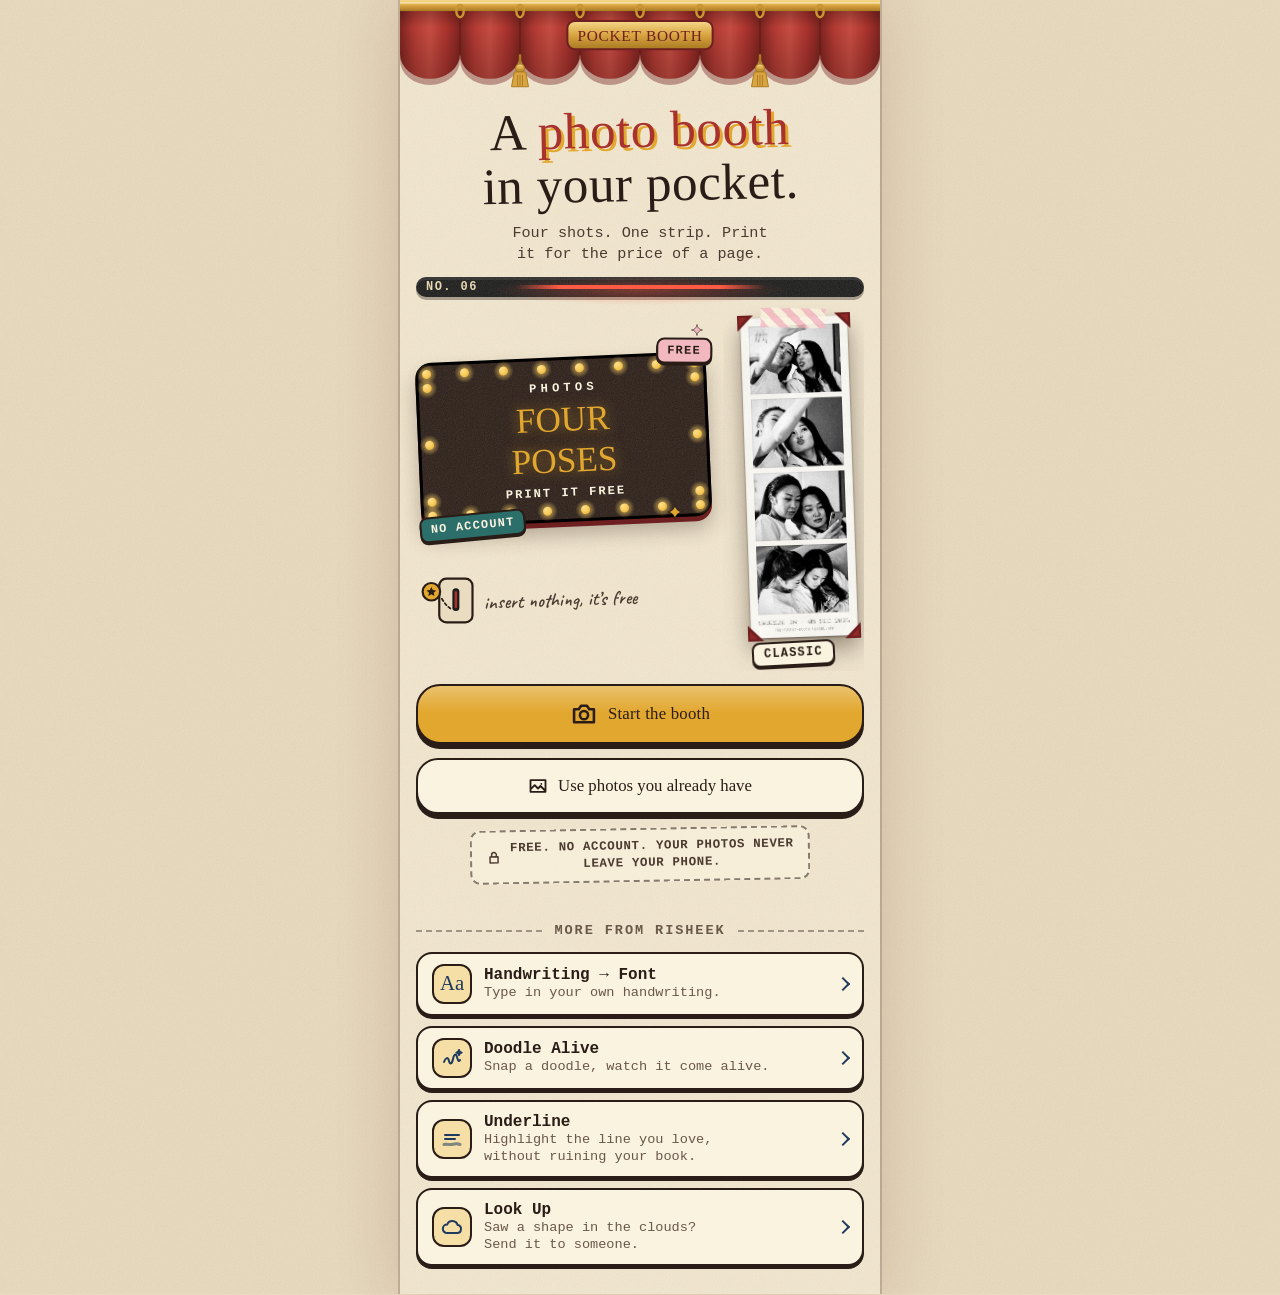
==== index.html @ fe0e9f1f "Pocket Booth (Day 6): a photo booth in your pocket Live booth and camera-roll modes, seven strip sty" ====
<!doctype html>
<html lang="en">
<head>
  <meta charset="utf-8">
  <meta name="viewport" content="width=device-width, initial-scale=1, viewport-fit=cover">
  <title>Pocket Booth: a photo booth in your pocket</title>
  <meta name="description" content="Four shots, a countdown and a flash, and out slides a real photo booth strip. Or turn four photos you already have into one. Print four real-size strips on one page. Free, no account, and your photos never leave your phone.">
  <meta name="color-scheme" content="light">
  <meta name="theme-color" content="#a8322d">
  <meta property="og:title" content="Pocket Booth: a photo booth in your pocket">
  <meta property="og:description" content="Four shots. One strip. Print it for the price of a page. Free, and your photos never leave your phone.">
  <meta property="og:type" content="website">
  <meta property="og:url" content="https://the-pocket-booth.vercel.app/">
  <meta name="twitter:card" content="summary">
  <meta name="twitter:title" content="Pocket Booth: a photo booth in your pocket">
  <link rel="icon" href="data:image/svg+xml,%3Csvg xmlns='http://www.w3.org/2000/svg' viewBox='0 0 32 32'%3E%3Crect width='32' height='32' rx='8' fill='%23a8322d'/%3E%3Crect x='10' y='3' width='12' height='26' rx='1.5' fill='%23f3e9d2' stroke='%232a1d17' stroke-width='1.4'/%3E%3Cg fill='%232a1d17'%3E%3Crect x='12' y='5.5' width='8' height='5.5'/%3E%3Crect x='12' y='12.5' width='8' height='5.5'/%3E%3Crect x='12' y='19.5' width='8' height='5.5'/%3E%3C/g%3E%3C/svg%3E">
  <link rel="preload" href="fonts/shrikhand-400.woff2" as="font" type="font/woff2" crossorigin>
  <link rel="preload" href="fonts/courier-prime-400.woff2" as="font" type="font/woff2" crossorigin>
  <link rel="stylesheet" href="src/styles.css">
  <!-- Vercel Web Analytics (page views). Same-origin once deployed; a harmless 404 until it is switched on in the Vercel dashboard. -->
  <script>window.va = window.va || function () { (window.vaq = window.vaq || []).push(arguments); };</script>
  <script defer src="/_vercel/insights/script.js" onerror="this.remove()"></script>
</head>
<body data-screen="landing">
  <noscript>
    <div class="noscript">
      <h1>Pocket Booth needs JavaScript</h1>
      <p>Switch it on in your browser settings and give this page a refresh. Then squeeze in.</p>
    </div>
  </noscript>

  <!-- Shared drawings: gradients, the curtain, sparkle, photo corner, a sample face. Everything is drawn here, no picture files. -->
  <svg class="sprite" width="0" height="0" aria-hidden="true" focusable="false">
    <defs>
      <linearGradient id="g-cv" x1="0" x2="48.75" y1="0" y2="0" gradientUnits="userSpaceOnUse" spreadMethod="repeat">
        <stop offset="0" stop-color="#7d2420"/><stop offset=".24" stop-color="#b13a33"/><stop offset=".5" stop-color="#c64d42"/><stop offset=".78" stop-color="#a8322d"/><stop offset="1" stop-color="#7d2420"/>
      </linearGradient>
      <linearGradient id="g-cs" x1="0" x2="0" y1="0" y2="1">
        <stop offset="0" stop-color="#000" stop-opacity=".28"/><stop offset=".28" stop-color="#000" stop-opacity="0"/><stop offset="1" stop-color="#000" stop-opacity=".2"/>
      </linearGradient>
      <linearGradient id="g-gold" x1="0" x2="0" y1="0" y2="1">
        <stop offset="0" stop-color="#f6d98a"/><stop offset=".5" stop-color="#d9a441"/><stop offset="1" stop-color="#a97a22"/>
      </linearGradient>
      <linearGradient id="g-photo" x1="0" x2="0" y1="0" y2="1">
        <stop offset="0" stop-color="#b9a58f"/><stop offset="1" stop-color="#6a5a4b"/>
      </linearGradient>

      <symbol id="sym-curtain" viewBox="0 0 390 74">
        <path transform="translate(0 5)" fill="#6e1f1f" opacity=".4" d="M0 8H390V44a24.375 20 0 0 1-48.75 0a24.375 20 0 0 1-48.75 0a24.375 20 0 0 1-48.75 0a24.375 20 0 0 1-48.75 0a24.375 20 0 0 1-48.75 0a24.375 20 0 0 1-48.75 0a24.375 20 0 0 1-48.75 0a24.375 20 0 0 1-48.75 0Z"/>
        <path fill="url(#g-cv)" d="M0 6H390V44a24.375 20 0 0 1-48.75 0a24.375 20 0 0 1-48.75 0a24.375 20 0 0 1-48.75 0a24.375 20 0 0 1-48.75 0a24.375 20 0 0 1-48.75 0a24.375 20 0 0 1-48.75 0a24.375 20 0 0 1-48.75 0a24.375 20 0 0 1-48.75 0Z"/>
        <path fill="url(#g-cs)" d="M0 6H390V44a24.375 20 0 0 1-48.75 0a24.375 20 0 0 1-48.75 0a24.375 20 0 0 1-48.75 0a24.375 20 0 0 1-48.75 0a24.375 20 0 0 1-48.75 0a24.375 20 0 0 1-48.75 0a24.375 20 0 0 1-48.75 0a24.375 20 0 0 1-48.75 0Z"/>
        <path fill="none" stroke="#4d1411" stroke-opacity=".35" stroke-width="1.4" d="M48.75 9v35M97.5 9v35M146.25 9v35M195 9v35M243.75 9v35M292.5 9v35M341.25 9v35"/>
        <rect width="390" height="9" fill="url(#g-gold)"/>
        <rect y="1.5" width="390" height="1.4" fill="#fff6d0" opacity=".6"/>
        <g fill="none" stroke="#c99533" stroke-width="2">
          <ellipse cx="48.75" cy="9" rx="3" ry="5"/><ellipse cx="97.5" cy="9" rx="3" ry="5"/><ellipse cx="146.25" cy="9" rx="3" ry="5"/><ellipse cx="195" cy="9" rx="3" ry="5"/><ellipse cx="243.75" cy="9" rx="3" ry="5"/><ellipse cx="292.5" cy="9" rx="3" ry="5"/><ellipse cx="341.25" cy="9" rx="3" ry="5"/>
        </g>
        <rect x="136" y="17" width="118" height="23" rx="6" fill="url(#g-gold)" stroke="#6e1f1f" stroke-width="1.6"/>
        <text x="195" y="33.4" text-anchor="middle" font-family="Shrikhand, 'Booth Display Fallback', Georgia, serif" font-size="12.5" letter-spacing=".6" fill="#6e1f1f">POCKET BOOTH</text>
        <g stroke="#a97a22">
          <path d="M97.5 44v10M292.5 44v10" stroke-width="2"/>
          <circle cx="97.5" cy="55.5" r="3.6" fill="url(#g-gold)"/><circle cx="292.5" cy="55.5" r="3.6" fill="url(#g-gold)"/>
          <path d="M92.8 58.5h9.4l2.2 12h-13.8zM287.8 58.5h9.4l2.2 12h-13.8z" fill="#d9a441" stroke-width=".8"/>
          <path d="M95.5 61v9M97.5 61v9M99.5 61v9M290.5 61v9M292.5 61v9M294.5 61v9" stroke-width=".7"/>
        </g>
      </symbol>

      <symbol id="sym-spark" viewBox="0 0 24 24"><path d="M12 1c.8 6.5 4.5 10.2 11 11-6.5.8-10.2 4.5-11 11-.8-6.5-4.5-10.2-11-11 6.5-.8 10.2-4.5 11-11z"/></symbol>
      <symbol id="sym-pc" viewBox="0 0 16 16"><path d="M0 0H16L0 16Z" fill="#6e1f1f"/><path d="M2 2H10L2 10Z" fill="#a8322d" opacity=".55"/></symbol>
      <symbol id="sym-face" viewBox="0 0 510 383">
        <rect width="510" height="383" fill="url(#g-photo)"/>
        <path d="M110 383c0-84 62-130 145-130s145 46 145 130z" fill="#7d5f50"/>
        <circle cx="255" cy="165" r="64" fill="#e0c3a8"/>
        <path d="M190 150c4-48 36-66 70-62 34 3 58 26 56 62-20-22-44-30-70-28-24 2-42 12-56 28z" fill="#3a2a21"/>
        <circle cx="232" cy="172" r="5" fill="#2a1d17"/><circle cx="278" cy="172" r="5" fill="#2a1d17"/>
        <path d="M232 196q23 20 46 0" fill="none" stroke="#7a3a2e" stroke-width="5" stroke-linecap="round"/>
      </symbol>
    </defs>
  </svg>

  <!-- the one strip: the picture, photo corners, washi tape, and the develop covers -->
  <template id="tpl-strip">
    <canvas class="sc" width="300" height="900" role="img" aria-label="Your photo booth strip"></canvas>
    <span class="tape" aria-hidden="true"></span>
    <svg class="pc pc1" viewBox="0 0 16 16" aria-hidden="true" focusable="false"><use href="#sym-pc"/></svg>
    <svg class="pc pc2" viewBox="0 0 16 16" aria-hidden="true" focusable="false"><use href="#sym-pc"/></svg>
    <svg class="pc pc3" viewBox="0 0 16 16" aria-hidden="true" focusable="false"><use href="#sym-pc"/></svg>
    <svg class="pc pc4" viewBox="0 0 16 16" aria-hidden="true" focusable="false"><use href="#sym-pc"/></svg>
    <div class="dv" aria-hidden="true"><i class="df f1"></i><i class="df f2"></i><i class="df f3"></i><i class="df f4"></i><i class="df df-b"></i></div>
  </template>

  <div id="app">

    <!-- 1. Landing (Step 1) -->
    <section id="screen-landing" class="screen landing is-active" aria-label="Pocket Booth">
      <div class="poster">
        <div class="curtain"><svg class="curtain-svg" viewBox="0 0 390 74" aria-hidden="true" focusable="false"><use href="#sym-curtain"/></svg></div>
        <main class="poster-main">
          <h1 class="headline" tabindex="-1">A <em>photo booth</em> in your pocket.</h1>
          <p class="sub">Four shots. One strip. Print it for the price of a page.</p>
          <svg class="garland" viewBox="0 0 390 84" preserveAspectRatio="xMidYMid meet" aria-hidden="true" focusable="false"><path d="M0 6 Q97.5 66 195 6  Q292.5 66 390 6 " fill="none" stroke="#2a1d17" stroke-width="2" stroke-linecap="round"/><g transform="translate(32.5 22.7)"><path d="M-3 0h6l1.4 5h-8.8z" fill="#6e1f1f"/><circle cy="10" r="6.2" fill="#f2b8c0" stroke="#2a1d17" stroke-width="1.6"/><circle cx="-2" cy="8" r="1.8" fill="#fff" opacity=".7"/></g><g transform="translate(65.0 32.7)"><path d="M-3 0h6l1.4 5h-8.8z" fill="#6e1f1f"/><circle cy="10" r="6.2" fill="#fff1c4" stroke="#2a1d17" stroke-width="1.6"/><circle cx="-2" cy="8" r="1.8" fill="#fff" opacity=".7"/></g><g transform="translate(97.5 36.0)"><path d="M-3 0h6l1.4 5h-8.8z" fill="#6e1f1f"/><circle cy="10" r="6.2" fill="#e2a72e" stroke="#2a1d17" stroke-width="1.6"/><circle cx="-2" cy="8" r="1.8" fill="#fff" opacity=".7"/></g><g transform="translate(130.0 32.7)"><path d="M-3 0h6l1.4 5h-8.8z" fill="#6e1f1f"/><circle cy="10" r="6.2" fill="#2c6e6a" stroke="#2a1d17" stroke-width="1.6"/><circle cx="-2" cy="8" r="1.8" fill="#fff" opacity=".7"/></g><g transform="translate(162.5 22.7)"><path d="M-3 0h6l1.4 5h-8.8z" fill="#6e1f1f"/><circle cy="10" r="6.2" fill="#fff1c4" stroke="#2a1d17" stroke-width="1.6"/><circle cx="-2" cy="8" r="1.8" fill="#fff" opacity=".7"/></g><g transform="translate(227.5 22.7)"><path d="M-3 0h6l1.4 5h-8.8z" fill="#6e1f1f"/><circle cy="10" r="6.2" fill="#2c6e6a" stroke="#2a1d17" stroke-width="1.6"/><circle cx="-2" cy="8" r="1.8" fill="#fff" opacity=".7"/></g><g transform="translate(260.0 32.7)"><path d="M-3 0h6l1.4 5h-8.8z" fill="#6e1f1f"/><circle cy="10" r="6.2" fill="#fff1c4" stroke="#2a1d17" stroke-width="1.6"/><circle cx="-2" cy="8" r="1.8" fill="#fff" opacity=".7"/></g><g transform="translate(292.5 36.0)"><path d="M-3 0h6l1.4 5h-8.8z" fill="#6e1f1f"/><circle cy="10" r="6.2" fill="#e2a72e" stroke="#2a1d17" stroke-width="1.6"/><circle cx="-2" cy="8" r="1.8" fill="#fff" opacity=".7"/></g><g transform="translate(325.0 32.7)"><path d="M-3 0h6l1.4 5h-8.8z" fill="#6e1f1f"/><circle cy="10" r="6.2" fill="#f2b8c0" stroke="#2a1d17" stroke-width="1.6"/><circle cx="-2" cy="8" r="1.8" fill="#fff" opacity=".7"/></g><g transform="translate(357.5 22.7)"><path d="M-3 0h6l1.4 5h-8.8z" fill="#6e1f1f"/><circle cy="10" r="6.2" fill="#fff1c4" stroke="#2a1d17" stroke-width="1.6"/><circle cx="-2" cy="8" r="1.8" fill="#fff" opacity=".7"/></g></svg>

          <div class="zone" id="zone">
            <div class="slot" aria-hidden="true"><span class="serial">NO. 06</span></div>
            <div class="zone-l">
              <div class="sign-wrap">
                <div class="sign">
                  <div data-ring="8,3"></div>
                  <p class="sign-a">PHOTOS</p>
                  <p class="sign-b">FOUR<br>POSES</p>
                  <p class="sign-c">PRINT IT FREE</p>
                </div>
                <span class="tag tag-free">FREE</span>
                <span class="tag tag-noacc">NO ACCOUNT</span>
              </div>
              <div class="coin">
                <svg viewBox="0 0 64 56" aria-hidden="true" focusable="false">
                  <rect x="22" y="3" width="38" height="50" rx="8" fill="#e9dcc0" stroke="#2a1d17" stroke-width="2.5"/>
                  <rect x="37" y="14" width="8" height="26" rx="4" fill="#1b1b1b"/>
                  <rect x="39.5" y="17" width="3" height="20" rx="1.5" fill="#a8322d"/>
                  <circle cx="13" cy="18" r="10" fill="#e2a72e" stroke="#2a1d17" stroke-width="2.5"/>
                  <path d="M13 12.5l1.7 3.6 3.9.4-2.9 2.6.8 3.8-3.5-2-3.5 2 .8-3.8-2.9-2.6 3.9-.4z" fill="#2a1d17"/>
                  <path d="M25 26c3 5 6 9 11 12" fill="none" stroke="#2a1d17" stroke-width="2" stroke-dasharray="3 3" stroke-linecap="round"/>
                </svg>
                <p>insert nothing, it&rsquo;s free</p>
              </div>
            </div>
            <div class="zone-r">
              <div class="clip">
                <div class="strip" id="lStrip" data-strip>
                  <svg class="fb" viewBox="0 0 600 1800" aria-hidden="true" focusable="false">
                    <rect width="600" height="1800" fill="#f7f5f0"/>
                    <use href="#sym-face" x="45" y="45" width="510" height="383"/>
                    <use href="#sym-face" x="45" y="458" width="510" height="383"/>
                    <use href="#sym-face" x="45" y="871" width="510" height="383"/>
                    <use href="#sym-face" x="45" y="1284" width="510" height="383"/>
                    <text x="300" y="1745" text-anchor="middle" font-family="'Courier Prime','Courier New',monospace" font-size="26" font-weight="700" fill="#2a1d17" opacity=".6">THE-POCKET-BOOTH.VERCEL.APP</text>
                  </svg>
                </div>
              </div>
              <p class="style-tag" id="lStyle" aria-live="off">Classic</p>
            </div>
            <svg class="spk spk-a" viewBox="0 0 24 24" aria-hidden="true" focusable="false"><use href="#sym-spark"/></svg>
            <svg class="spk spk-b" viewBox="0 0 24 24" aria-hidden="true" focusable="false"><use href="#sym-spark"/></svg>
          </div>

          <div class="cta">
            <button id="btnStart" class="btn btn-go btn-xl" type="button"><span data-icon="camera" aria-hidden="true"></span><span class="lbl">Start the booth</span></button>
            <button id="btnPhotos" class="btn" type="button"><span data-icon="photos" aria-hidden="true"></span><span class="lbl">Use photos you already have</span></button>
          </div>
          <p class="ticket"><span data-icon="lock" aria-hidden="true"></span><span>Free. No account. Your photos never leave your phone.</span></p>
        </main>
      </div>
      <div data-footer></div>
    </section>

    <!-- 2. The booth (Step 2A) -->
    <section id="screen-booth" class="screen booth has-bar st-asking" aria-label="The booth">
      <div class="curtain"><svg class="curtain-svg" viewBox="0 0 390 74" aria-hidden="true" focusable="false"><use href="#sym-curtain"/></svg></div>
      <header class="top">
        <button id="btnBoothBack" class="btn-back" type="button"><span data-icon="back" aria-hidden="true"></span><span>Back</span></button>
        <h1 class="top-title" tabindex="-1">Squeeze in.</h1>
        <button id="btnFlip" class="icon-btn" type="button" aria-label="Flip the camera"><span data-icon="flip" aria-hidden="true"></span></button>
      </header>
      <div class="window mirror" id="window">
        <div data-ring="12,8"></div>
        <div class="view">
          <video id="video" playsinline muted autoplay></video>
          <div class="explain" id="explain">
            <span class="explain-ico" data-icon="lock" aria-hidden="true"></span>
            <p id="explainText">Your camera stays on your phone. Nothing is recorded or sent.</p>
          </div>
          <div class="dare" id="dare" hidden><span id="dareText"></span></div>
          <div class="count" id="count" aria-hidden="true"><span id="countNum"></span></div>
          <div class="mini" id="mini" aria-hidden="true">
            <canvas width="108" height="81"></canvas><canvas width="108" height="81"></canvas><canvas width="108" height="81"></canvas><canvas width="108" height="81"></canvas>
          </div>
        </div>
      </div>
      <div class="shots" role="status" aria-live="polite">
        <span class="lamps" id="lamps" aria-hidden="true"><i></i><i></i><i></i><i></i></span>
        <span id="shotText">Shot 1 of 4</span>
      </div>
      <p class="hint">Prop your phone up, or hold it out.</p>
      <div class="toggles">
        <button id="tgPose" class="switch" type="button" role="switch" aria-checked="false"><span class="sw-t">Pose ideas</span><span class="sw" aria-hidden="true"><i></i></span></button>
        <button id="tgSound" class="switch" type="button" role="switch" aria-checked="true"><span class="sw-t">Sound</span><span class="sw" aria-hidden="true"><i></i></span></button>
      </div>
      <div class="floor" aria-hidden="true"></div>
      <div class="bar"><div class="bar-in">
        <button id="btnShoot" class="btn btn-go btn-xl grow" type="button" disabled><span class="lbl">Start</span></button>
        <button id="btnStop" class="btn btn-xl grow" type="button" hidden><span class="lbl">Stop</span></button>
      </div></div>
    </section>

    <!-- 3. Camera help (Step 2A, when the camera can't open) -->
    <section id="screen-camera-help" class="screen help has-bar" aria-label="The camera did not open">
      <header class="top">
        <button id="btnHelpBack" class="btn-back" type="button"><span data-icon="back" aria-hidden="true"></span><span>Back</span></button>
        <span class="top-spacer" aria-hidden="true"></span>
      </header>
      <main class="help-main">
        <svg class="help-art" viewBox="0 0 120 84" aria-hidden="true" focusable="false">
          <rect x="14" y="20" width="92" height="56" rx="12" fill="#faf3df" stroke="#2a1d17" stroke-width="3.5"/>
          <path d="M40 20l6-11h28l6 11" fill="#e2a72e" stroke="#2a1d17" stroke-width="3.5" stroke-linejoin="round"/>
          <circle cx="60" cy="48" r="17" fill="#2c6e6a" stroke="#2a1d17" stroke-width="3.5"/>
          <path d="M52 44q3-3 6 0M64 44q3-3 6 0M53 55q7 5 14 0" fill="none" stroke="#faf3df" stroke-width="3" stroke-linecap="round"/>
          <circle cx="94" cy="32" r="4" fill="#a8322d"/>
        </svg>
        <h1 class="help-title" id="helpTitle" tabindex="-1">No camera found.</h1>
        <p class="help-detail" id="helpDetail"></p>

        <div class="card one" id="oneBox">
          <div class="slots row" id="camSlots"></div>
          <p class="one-note">Each tap opens your phone&rsquo;s camera. Take the photo, then come back for the next one.</p>
        </div>

        <div class="card steps" id="steps" hidden>
          <h2>Open it in your browser</h2>
          <ol>
            <li>Tap the <b>&bull;&bull;&bull;</b> or the share icon in the corner.</li>
            <li>Choose <b>Open in browser</b>, <b>Open in Chrome</b> or <b>Open in Safari</b>.</li>
            <li>Tap <b>Start the booth</b> again.</li>
          </ol>
          <button id="btnCopy" class="btn btn-sm" type="button"><span class="lbl">Copy the link</span></button>
        </div>
        <div class="card steps" id="allow" hidden>
          <h2>Switch the camera back on</h2>
          <ol>
            <li>Tap the lock or camera icon next to the web address.</li>
            <li>Set <b>Camera</b> to <b>Allow</b>.</li>
            <li>Come back and try again.</li>
          </ol>
        </div>

        <div class="help-links">
          <button id="btnHelpRetry" class="btn btn-sm" type="button"><span data-icon="retake" aria-hidden="true"></span><span class="lbl">Try the camera again</span></button>
          <button id="btnHelpPhotos" class="btn btn-sm" type="button"><span data-icon="photos" aria-hidden="true"></span><span class="lbl">Use photos I already have</span></button>
        </div>
      </main>
      <div class="bar"><div class="bar-in">
        <button id="btnCamTake" class="btn btn-go btn-xl grow" type="button"><span data-icon="camera" aria-hidden="true"></span><span class="lbl">Take four photos one at a time</span></button>
      </div></div>
    </section>

    <!-- 4. Pick (Step 2B): "Pick N more" -->
    <section id="screen-pick" class="screen pick has-bar" aria-label="Pick your photos">
      <header class="top">
        <button id="btnPickBack" class="btn-back" type="button"><span data-icon="back" aria-hidden="true"></span><span>Back</span></button>
        <span class="top-spacer" aria-hidden="true"></span>
      </header>
      <main class="pick-main">
        <h1 class="pick-title" id="pickTitle" tabindex="-1">Pick four photos</h1>
        <p class="pick-note" id="pickNote">Four photos make one strip. They&rsquo;ll go in the order you pick them.</p>
        <div class="slots" id="pickSlots"></div>
      </main>
      <div class="floor" aria-hidden="true"></div>
      <div class="bar"><div class="bar-in col">
        <button id="btnPickAdd" class="btn btn-go btn-xl" type="button"><span data-icon="plus" aria-hidden="true"></span><span class="lbl">Add photos</span></button>
        <button id="btnPickReset" class="btn btn-sm" type="button"><span class="lbl">Start over</span></button>
      </div></div>
    </section>

    <!-- 5. Frame editor (Step 2B) -->
    <section id="screen-edit" class="screen edit has-bar" aria-label="Adjust a photo">
      <header class="top">
        <button id="btnEditBack" class="btn-back" type="button"><span data-icon="back" aria-hidden="true"></span><span>Strip</span></button>
        <h1 class="top-title" id="editTitle" tabindex="-1">Frame one of four</h1>
        <span class="top-spacer" aria-hidden="true"></span>
      </header>
      <div class="window window-edit">
        <div class="view view-edit"><canvas id="editCanvas" role="img" aria-label="The photo in its frame. Drag to move it, pinch to zoom."></canvas></div>
      </div>
      <p class="hint">Drag to move. Pinch to zoom.</p>
      <label class="zoomrow"><span>Zoom</span><input id="zoom" type="range" min="1" max="4" step="0.01" value="1"></label>
      <div class="frames" id="frameRow" role="group" aria-label="Pick a frame"></div>
      <div class="floor" aria-hidden="true"></div>
      <div class="bar"><div class="bar-in col">
        <div class="row3 only-photos">
          <button id="btnUp" class="btn btn-sm" type="button"><span data-icon="up" aria-hidden="true"></span><span class="lbl">Move up</span></button>
          <button id="btnDown" class="btn btn-sm" type="button"><span data-icon="down" aria-hidden="true"></span><span class="lbl">Move down</span></button>
          <button id="btnReplace" class="btn btn-sm" type="button"><span data-icon="photos" aria-hidden="true"></span><span class="lbl">Replace</span></button>
        </div>
        <button id="btnEditDone" class="btn btn-go btn-xl" type="button"><span data-icon="check" aria-hidden="true"></span><span class="lbl">Done</span></button>
      </div></div>
    </section>

    <!-- 6. Result (Steps 3 and 4) -->
    <section id="screen-result" class="screen result has-bar" aria-label="Your strip">
      <header class="top">
        <button id="btnNew" class="btn-back" type="button"><span data-icon="back" aria-hidden="true"></span><span>New strip</span></button>
        <h1 class="top-title" tabindex="-1">Your strip</h1>
        <span class="top-spacer" aria-hidden="true"></span>
      </header>

      <div class="table" id="rTable">
        <div class="slot" aria-hidden="true"><span class="serial">NO. 06</span></div>
        <div class="clip"><div class="strip" id="rStrip" data-strip></div></div>
        <div class="stamp-date" aria-hidden="true"><span>DEVELOPED</span><b id="stampDate">08 OCT 2026</b></div>
        <p class="note-hand" id="noteHand">tap a photo to adjust it
          <svg viewBox="0 0 40 24" aria-hidden="true" focusable="false"><path d="M36 3c-10 0-22 4-30 17M6 20l1-9M6 20l9-3" fill="none" stroke="currentColor" stroke-width="2" stroke-linecap="round" stroke-linejoin="round"/></svg>
        </p>
        <svg class="spk spk-a" viewBox="0 0 24 24" aria-hidden="true" focusable="false"><use href="#sym-spark"/></svg>
        <svg class="spk spk-b" viewBox="0 0 24 24" aria-hidden="true" focusable="false"><use href="#sym-spark"/></svg>
        <svg class="spk spk-c" viewBox="0 0 24 24" aria-hidden="true" focusable="false"><use href="#sym-spark"/></svg>
      </div>

      <div class="panel">
        <div class="grp">
          <h2 class="lbl">Style</h2>
          <div class="chips" id="styleRow" role="group" aria-label="Style"></div>
        </div>
        <div class="grp">
          <div class="lbl-row"><h2 class="lbl">Strip colour</h2><span class="lbl-val" id="paperName">Style&rsquo;s own</span></div>
          <div class="dots" id="paperRow" role="group" aria-label="Strip colour"></div>
        </div>
        <div class="grp grp-last">
          <label class="field" for="caption"><span class="lbl">Caption <small>(if you like)</small></span>
            <span class="field-box"><input id="caption" type="text" maxlength="24" autocomplete="off" autocapitalize="words" enterkeyhint="done" placeholder="Riya&rsquo;s room"><small id="capCount" aria-hidden="true">0/24</small></span>
          </label>
          <button id="dateToggle" class="switch switch-wide" type="button" role="switch" aria-checked="true"><span class="sw-t">Date on the strip <small id="dateText">08 OCT 2026</small></span><span class="sw" aria-hidden="true"><i></i></span></button>
        </div>
      </div>

      <div class="outs">
        <button id="btnPrint" class="btn" type="button"><span data-icon="print" aria-hidden="true"></span><span class="lbl">Print four strips (PDF)</span></button>
        <p class="tip">Print at Actual size (100%), on photo paper if you can.</p>
        <button id="btnStory" class="btn" type="button"><span data-icon="story" aria-hidden="true"></span><span class="lbl">Story size</span></button>
        <div class="row2">
          <button id="btnEdit" class="btn btn-sm" type="button"><span data-icon="crop" aria-hidden="true"></span><span class="lbl">Edit photos</span></button>
          <button id="btnRetake" class="btn btn-sm" type="button"><span data-icon="retake" aria-hidden="true"></span><span class="lbl">Retake</span></button>
        </div>
      </div>

      <div class="bar"><div class="bar-in">
        <button id="btnSend" class="btn btn-go btn-xl grow" type="button"><span data-icon="share" aria-hidden="true"></span><span class="lbl">Send</span></button>
        <button id="btnSave" class="btn btn-xl grow" type="button"><span data-icon="download" aria-hidden="true"></span><span class="lbl">Save image</span></button>
      </div></div>
    </section>

    <!-- 7. Done (Step 5) -->
    <section id="screen-done" class="screen done has-bar" aria-label="Done">
      <div class="table table-sm" id="dTable">
        <div class="slot" aria-hidden="true"><span class="serial">NO. 06</span></div>
        <div class="clip"><div class="strip" id="dStrip" data-strip></div></div>
        <svg class="spk spk-a" viewBox="0 0 24 24" aria-hidden="true" focusable="false"><use href="#sym-spark"/></svg>
        <svg class="spk spk-b" viewBox="0 0 24 24" aria-hidden="true" focusable="false"><use href="#sym-spark"/></svg>
        <svg class="spk spk-c" viewBox="0 0 24 24" aria-hidden="true" focusable="false"><use href="#sym-spark"/></svg>
      </div>
      <main class="done-main">
        <h1 class="done-title" id="doneTitle" tabindex="-1">Saved.</h1>
        <p class="done-nudge" id="doneNudge" role="status">Send it to everyone in the strip.</p>
        <div class="done-links">
          <button id="btnPrint2" class="btn btn-sm" type="button"><span data-icon="print" aria-hidden="true"></span><span class="lbl">Print four strips</span></button>
          <button id="btnAnother" class="btn btn-sm" type="button"><span data-icon="crop" aria-hidden="true"></span><span class="lbl">Try another style</span></button>
          <button id="btnNewStrip" class="btn btn-sm" type="button"><span data-icon="plus" aria-hidden="true"></span><span class="lbl">New strip</span></button>
        </div>
      </main>
      <div data-footer></div>
      <div class="bar"><div class="bar-in">
        <button id="btnSendAgain" class="btn btn-go btn-xl grow" type="button"><span data-icon="share" aria-hidden="true"></span><span class="lbl">Send again</span></button>
      </div></div>
    </section>

    <!-- 8. Errors: one friendly message, one button -->
    <section id="screen-error" class="screen error has-bar" aria-label="Something went wrong">
      <div class="curtain"><svg class="curtain-svg" viewBox="0 0 390 74" aria-hidden="true" focusable="false"><use href="#sym-curtain"/></svg></div>
      <main class="err-main">
        <div class="err-card">
          <div class="sign-wrap err-sign">
            <div class="sign">
              <div data-ring="7,3"></div>
              <p class="sign-a">SORRY</p>
              <p class="sign-b" id="errSign">OUT OF ORDER</p>
              <p class="sign-c">BACK IN A MOMENT</p>
            </div>
            <span class="tag tag-free">OOPS</span>
          </div>
          <h1 class="err-title" id="errTitle" tabindex="-1">Hmm, that didn&rsquo;t work.</h1>
          <p class="err-detail" id="errDetail" role="alert"></p>
        </div>
      </main>
      <div class="bar"><div class="bar-in col">
        <button id="errBtn" class="btn btn-go btn-xl" type="button"><span class="lbl">Start over</span></button>
        <button id="errBtn2" class="btn btn-sm" type="button" hidden><span class="lbl">Take four photos one at a time</span></button>
      </div></div>
    </section>

    <!-- The engine did not load -->
    <section id="screen-broken" class="screen error" aria-label="Pocket Booth did not load">
      <div class="curtain"><svg class="curtain-svg" viewBox="0 0 390 74" aria-hidden="true" focusable="false"><use href="#sym-curtain"/></svg></div>
      <main class="err-main">
        <div class="err-card">
          <svg class="err-art" viewBox="0 0 72 120" aria-hidden="true" focusable="false">
            <rect x="6" y="4" width="60" height="112" rx="4" fill="#faf3df" stroke="#2a1d17" stroke-width="3.5" transform="rotate(4 36 60)"/>
            <g transform="rotate(4 36 60)" fill="#d8c8a4" stroke="#2a1d17" stroke-width="2.5"><rect x="14" y="12" width="44" height="22"/><rect x="14" y="40" width="44" height="22"/><rect x="14" y="68" width="44" height="22"/></g>
          </svg>
          <h1 class="err-title" tabindex="-1">The booth&rsquo;s still warming up.</h1>
          <p class="err-detail">Something didn&rsquo;t load. Check your connection and give it another go.</p>
          <button id="brokenBtn" class="btn btn-go btn-xl" type="button"><span class="lbl">Refresh</span></button>
        </div>
      </main>
      <div data-footer></div>
    </section>

  </div>

  <!-- A single full-size output (address shortcut screen=frame) -->
  <div id="frameHolder"><canvas id="frameCanvas" width="600" height="1800"></canvas></div>

  <div class="flash" id="flash" aria-hidden="true"></div>
  <div class="busy" id="busy" role="status" aria-live="polite"><div class="busy-card"><span class="lamps" aria-hidden="true"><i></i><i></i><i></i><i></i></span><p id="busyText">One moment&hellip;</p></div></div>
  <div class="toast" id="toast" role="status" aria-live="polite"></div>

  <!-- Photo inputs: the picker, the one-at-a-time camera, and replace -->
  <input id="fPick" class="vh" type="file" accept="image/*" multiple tabindex="-1" aria-hidden="true">
  <input id="fCam" class="vh" type="file" accept="image/*" capture="user" tabindex="-1" aria-hidden="true">
  <input id="fRepl" class="vh" type="file" accept="image/*" tabindex="-1" aria-hidden="true">

  <script defer src="src/engine/util.js"></script>
  <script defer src="src/engine/decode.js"></script>
  <script defer src="src/engine/camera.js"></script>
  <script defer src="src/engine/photo.js"></script>
  <script defer src="src/engine/styles.js"></script>
  <script defer src="src/engine/stamp.js"></script>
  <script defer src="src/engine/strip.js"></script>
  <script defer src="src/engine/scene.js"></script>
  <script defer src="src/engine/print.js"></script>
  <script defer src="src/engine/pdf.js"></script>
  <script defer src="src/engine/sound.js"></script>
  <script defer src="src/engine/sample.js"></script>
  <script defer src="src/engine/export.js"></script>
  <script defer src="src/engine/share.js"></script>
  <script defer src="src/app.js"></script>
</body>
</html>
---- src/styles.css ----
/* Pocket Booth: styles.css
   A lovingly kept 1970s-80s mall photo booth, drawn with CSS and inline SVG.
   Starts from ../shared-kit/tokens.css and ../shared-kit/footer/footer.css (copied, then re-pointed to the booth palette).
   Sections: 0 fonts, 1 tokens, 2 base, 3 motion keyframes, 4 stickers (buttons, chips, switches), 5 curtain + bulbs + slot,
   6 strip + table + develop, 7 landing, 8 booth, 9 help + pick + edit, 10 result + done, 11 errors + overlays, 12 footer, 13 desktop. */

/* ===== 0. Fonts (self-hosted in ../fonts/; the fallbacks keep the retro look until they load) ===== */
@font-face { font-family: "Shrikhand"; src: url("../fonts/shrikhand-400.woff2") format("woff2"); font-weight: 400; font-style: normal; font-display: swap; }
@font-face { font-family: "Courier Prime"; src: url("../fonts/courier-prime-400.woff2") format("woff2"); font-weight: 400; font-style: normal; font-display: swap; }
@font-face { font-family: "Courier Prime"; src: url("../fonts/courier-prime-700.woff2") format("woff2"); font-weight: 700; font-style: normal; font-display: swap; }
@font-face { font-family: "Caveat"; src: url("../fonts/caveat-600.woff2") format("woff2"); font-weight: 600; font-style: normal; font-display: swap; } /* kit */
/* a bold-italic Georgia dressed as the display face, for the moment before Shrikhand arrives */
@font-face { font-family: "Booth Display Fallback"; src: local("Georgia Bold Italic"), local("Georgia-BoldItalic"), local("Times New Roman Bold Italic"), local("TimesNewRomanPS-BoldItalicMT"); font-weight: 400; font-style: normal; size-adjust: 94%; }

/* ===== 1. Tokens ===== */
:root {
  color-scheme: light;

  /* the booth palette */
  --paper: #f3e9d2;      /* page: warm cream */
  --paper-2: #e9dcc0;    /* deeper paper: panels, stripes, outside the column */
  --cream: #faf3df;      /* buttons, cards, the ticket stub */
  --curtain: #a8322d;    /* curtain red: countdown, curtain, small alerts */
  --burgundy: #6e1f1f;   /* shadows, gold lettering on the curtain */
  --mustard: #e2a72e;    /* the main button, bulbs, selected lamps */
  --teal: #2c6e6a;       /* secondary accent, selected chips */
  --ink: #2a1d17;        /* text and every outline */
  --ink-blue: #1f3a5f;   /* family accent: links and the footer only */
  --rose: #f2b8c0;       /* a sweet accent, used sparingly */
  --slot: #1b1b1b;       /* the slot the strip slides out of */

  /* kit names, re-pointed */
  --bg: var(--paper);
  --card: var(--cream);
  --text: var(--ink);
  --ink-2: #4b3b31;
  --muted: #6a5849;
  --accent: var(--ink-blue);
  --accent-2: #2a4a78;
  --accent-ink: #ffffff;
  --accent-soft: #f6dfa6;
  --line: #d8c8a4;
  --bad: #8f2a22;
  --bad-soft: #f6d9d2;

  /* shape and motion */
  --radius: 22px;
  --radius-sm: 16px;
  --ease: cubic-bezier(.2, .75, .25, 1);
  --pop: cubic-bezier(.3, 1.6, .5, 1);
  --shadow-sm: 0 1px 2px rgba(110, 31, 31, .1), 0 3px 10px rgba(110, 31, 31, .08);
  --shadow: 0 1px 2px rgba(110, 31, 31, .1), 0 8px 24px rgba(110, 31, 31, .12);

  /* type: Shrikhand for display, Courier Prime for everything you read, Caveat for tiny handwritten notes */
  --serif: "Shrikhand", "Booth Display Fallback", Georgia, "Times New Roman", serif;
  --mono: "Courier Prime", "Courier New", Courier, monospace;
  --sans: var(--mono);
  --hand: "Caveat", "Bradley Hand", "Segoe Print", cursive;

  /* phones with a home bar or notch, and the keyboard (set by app.js) */
  --safe-b: env(safe-area-inset-bottom, 0px);
  --safe-t: env(safe-area-inset-top, 0px);
  --kb: 0px;

  /* paper grain (light, warm) and film grain (for dark areas), both drawn as tiny SVG noise */
  --grain: url("data:image/svg+xml,%3Csvg xmlns='http://www.w3.org/2000/svg' width='180' height='180'%3E%3Cfilter id='n'%3E%3CfeTurbulence type='fractalNoise' baseFrequency='.85' numOctaves='2' stitchTiles='stitch'/%3E%3CfeColorMatrix values='0 0 0 0 .25 0 0 0 0 .16 0 0 0 0 .1 0 0 0 .9 0'/%3E%3C/filter%3E%3Crect width='180' height='180' filter='url(%23n)' opacity='.1'/%3E%3C/svg%3E");
  --grain-dark: url("data:image/svg+xml,%3Csvg xmlns='http://www.w3.org/2000/svg' width='140' height='140'%3E%3Cfilter id='n'%3E%3CfeTurbulence type='fractalNoise' baseFrequency='.9' numOctaves='2' stitchTiles='stitch'/%3E%3CfeColorMatrix values='0 0 0 0 .98 0 0 0 0 .95 0 0 0 0 .85 0 0 0 .9 0'/%3E%3C/filter%3E%3Crect width='140' height='140' filter='url(%23n)' opacity='.13'/%3E%3C/svg%3E");
}

/* ===== 2. Base ===== */
* { box-sizing: border-box; }
html { -webkit-text-size-adjust: 100%; background: var(--paper-2); }
body {
  margin: 0; background: var(--paper-2) var(--grain); color: var(--text);
  font: 400 16px/1.5 var(--mono); font-synthesis: none;
  -webkit-font-smoothing: antialiased; -webkit-tap-highlight-color: transparent; overflow-x: hidden;
}
h1, h2, h3 { font-family: var(--serif); font-weight: 400; line-height: 1.1; margin: 0; letter-spacing: .01em; }
p { margin: 0; }
a { color: var(--accent); }
button { font: inherit; color: inherit; }
[hidden] { display: none !important; }
[tabindex="-1"]:focus { outline: none; }
:focus-visible { outline: 3px dashed var(--teal); outline-offset: 3px; }
.vh { position: absolute !important; width: 1px; height: 1px; overflow: hidden; clip: rect(0 0 0 0); white-space: nowrap; opacity: 0; pointer-events: none; }
.sprite { position: absolute; width: 0; height: 0; overflow: hidden; }
.noscript { max-width: 420px; margin: 40px auto; padding: 0 20px; text-align: center; }
.ic { width: 1.25em; height: 1.25em; flex: none; fill: none; stroke: currentColor; stroke-width: 2.2; stroke-linecap: round; stroke-linejoin: round; }
[data-icon] { display: inline-flex; }

/* each screen is one page in a 480px column; only the active one shows */
.screen {
  display: none; position: relative; width: 100%; max-width: 480px; margin: 0 auto;
  min-height: 100vh; min-height: 100svh; padding-top: var(--safe-t);
  background: var(--paper) var(--grain);
}
.screen.is-active { display: block; }
.screen.landing, .screen.booth { padding-top: 0; }
.has-bar { padding-bottom: calc(124px + var(--safe-b)); }
.edit.has-bar, .pick.has-bar, .help.has-bar { padding-bottom: calc(172px + var(--safe-b)); }

.top { display: flex; align-items: center; justify-content: space-between; gap: 8px; min-height: 64px; padding: 10px 12px; }
.top-title { font-size: 1.35rem; text-align: center; flex: 1; }
.top-spacer { width: 44px; flex: none; }
body[data-screen="landing"] .top { display: none; }

/* ===== 3. Motion ===== */
@keyframes sway { from { transform: skewX(-.5deg) scaleY(1); } to { transform: skewX(.6deg) scaleY(1.025); } }
@keyframes curtain-in { from { transform: translateY(-14px) scaleY(.8); } to { transform: none; } }
@keyframes glow { 0%, 100% { opacity: .22; } 50% { opacity: 1; } }
@keyframes pop { 0% { transform: scale(.35); opacity: 0; } 55% { transform: scale(1.14); opacity: 1; } 100% { transform: scale(1); opacity: 1; } }
@keyframes drop { from { transform: translateY(-150%) scale(.8); opacity: 0; } to { transform: none; opacity: 1; } }
@keyframes blink { 50% { opacity: .35; } }
@keyframes slit { from { opacity: .45; } to { opacity: 1; } }
@keyframes twinkle { 0%, 100% { opacity: .25; transform: scale(.7) rotate(0); } 50% { opacity: 1; transform: scale(1.1) rotate(14deg); } }
@keyframes out {
  0% { transform: translateY(-112%) rotate(0deg); }
  55% { transform: translateY(1.5%) rotate(calc(var(--tilt, -2deg) - 1deg)); }
  80% { transform: translateY(-.4%) rotate(calc(var(--tilt, -2deg) + .6deg)); }
  100% { transform: translateY(0) rotate(var(--tilt, -2deg)); }
}
@keyframes unflat { from { opacity: 1; } to { opacity: 0; } }
@keyframes band { from { opacity: 1; transform: scaleX(1); } to { opacity: 1; transform: scaleX(0); } }
@keyframes wiggle { 0%, 100% { transform: rotate(-1deg); } 50% { transform: rotate(1deg); } }
@keyframes nowpulse { 0%, 100% { transform: scale(1); } 50% { transform: scale(1.3); } }
@keyframes chase { 0% { opacity: .25; } 25% { opacity: 1; } 50%, 100% { opacity: .25; } }
@keyframes toast-in { from { transform: translate(-50%, 12px); opacity: 0; } to { transform: translate(-50%, 0); opacity: 1; } }

/* ===== 4. Stickers: buttons, chips, switches ===== */
/* chunky sticker button: ink outline, a hard shadow that squishes down when pressed */
.btn {
  display: inline-flex; align-items: center; justify-content: center; gap: 10px; min-height: 56px; padding: 0 20px;
  border: 2.5px solid var(--ink); border-radius: 22px; background: var(--cream); color: var(--ink);
  font: 700 1rem/1.1 var(--mono); text-align: center; text-decoration: none; cursor: pointer; -webkit-user-select: none; user-select: none;
  box-shadow: 0 5px 0 var(--ink); transition: transform .08s var(--ease), box-shadow .08s var(--ease);
}
.btn:active { transform: translateY(4px); box-shadow: 0 1px 0 var(--ink); }
.btn[disabled], .btn.is-busy { opacity: .55; pointer-events: none; }
.btn-go {
  background: var(--mustard) linear-gradient(180deg, rgba(255, 255, 255, .3), rgba(255, 255, 255, 0) 48%); font-family: var(--serif); font-weight: 400; letter-spacing: .01em;
}
.btn-xl { min-height: 60px; font-size: 1.05rem; border-radius: 24px; }
.btn-xl.btn-go { font-size: 1.4rem; }
#btnCamTake { font-size: 1.1rem; }
.btn-sm { min-height: 44px; padding: 0 14px; font-size: .88rem; border-radius: 16px; box-shadow: 0 4px 0 var(--ink); }
.btn.is-now { animation: wiggle .5s ease-in-out infinite; background: var(--mustard); }
.grow { flex: 1 1 0; min-width: 0; }
.btn-back, .icon-btn {
  display: inline-flex; align-items: center; justify-content: center; gap: 4px; min-height: 44px; padding: 0 14px 0 8px;
  border: 2.5px solid var(--ink); border-radius: 16px; background: var(--cream); font: 700 .88rem/1 var(--mono); cursor: pointer;
  box-shadow: 0 3px 0 var(--ink); transition: transform .08s var(--ease), box-shadow .08s var(--ease);
}
.btn-back:active, .icon-btn:active { transform: translateY(2px); box-shadow: 0 1px 0 var(--ink); }
.icon-btn { width: 48px; min-height: 48px; padding: 0; border-radius: 50%; }

/* tiny tilted sticker labels */
.tag {
  position: absolute; z-index: 4; padding: 5px 9px; border: 2px solid var(--ink); border-radius: 8px; box-shadow: 0 2px 0 var(--ink);
  font: 700 .75rem/1 var(--mono); letter-spacing: .1em; white-space: nowrap; pointer-events: none;
}
.tag-free { right: -6px; top: -14px; background: var(--rose); color: var(--ink); transform: rotate(3deg); }
.tag-noacc { left: -2px; bottom: -13px; background: var(--teal); color: var(--cream); transform: rotate(-3deg); }

/* a style chip is a little sticker label with a swatch of that style's paper */
.chips { display: flex; gap: 12px; margin: 0 -16px; padding: 6px 16px 12px; overflow-x: auto; scroll-snap-type: x proximity; -webkit-overflow-scrolling: touch; scrollbar-width: none; }
.chips::-webkit-scrollbar { display: none; }
.chip {
  flex: none; display: inline-flex; align-items: center; gap: 8px; min-height: 44px; padding: 0 14px 0 8px; scroll-snap-align: center;
  border: 2.5px solid var(--ink); border-radius: 14px; background: var(--cream); color: var(--ink); font: 700 .82rem/1 var(--mono); cursor: pointer;
  box-shadow: 0 3px 0 var(--ink); transform: rotate(var(--r, 0deg)); transition: transform .1s var(--ease), box-shadow .1s var(--ease);
}
.chip i { width: 24px; height: 24px; border-radius: 50%; border: 2px solid var(--ink); background: var(--c, #fff); box-shadow: inset 0 -3px 0 rgba(42, 29, 23, .14); }
.chip[aria-pressed="true"] { background: var(--teal); color: var(--cream); transform: rotate(var(--r, 0deg)) translateY(2px); box-shadow: 0 1px 0 var(--ink); }

/* strip-colour dots: real colour discs with an ink ring */
.dots { display: flex; gap: 4px; justify-content: space-between; max-width: 320px; }
.dot { width: 48px; height: 48px; display: grid; place-items: center; padding: 0; border: 0; background: none; cursor: pointer; }
.dot .disc {
  width: 32px; height: 32px; border-radius: 50%; border: 2.5px solid var(--ink); background: var(--c, #fff); display: grid; place-items: center;
  box-shadow: 0 2px 0 var(--ink), inset 0 -4px 0 rgba(42, 29, 23, .12); transition: transform .1s var(--pop);
}
.dot .disc svg { width: 14px; height: 14px; fill: var(--ink); }
.dot[aria-pressed="true"] .disc { box-shadow: 0 0 0 3px var(--paper), 0 0 0 6px var(--teal); transform: scale(1.06); }

/* switches */
.switch {
  display: inline-flex; align-items: center; justify-content: space-between; gap: 10px; min-height: 44px; padding: 0 10px 0 14px;
  border: 2.5px solid var(--ink); border-radius: 14px; background: var(--cream); font: 700 .85rem/1.15 var(--mono); text-align: left; cursor: pointer;
  box-shadow: 0 3px 0 var(--ink); transition: transform .08s var(--ease), box-shadow .08s var(--ease);
}
.switch:active { transform: translateY(2px); box-shadow: 0 1px 0 var(--ink); }
.switch small { display: block; font-weight: 400; font-size: .74rem; color: var(--muted); letter-spacing: .06em; }
.sw { position: relative; flex: none; width: 46px; height: 26px; border: 2.5px solid var(--ink); border-radius: 14px; background: var(--paper-2); transition: background-color .15s; }
.sw i { position: absolute; top: 2px; left: 2px; width: 16px; height: 16px; border-radius: 50%; background: var(--ink); transition: transform .18s var(--pop); }
[aria-checked="true"] > .sw { background: var(--mustard); }
[aria-checked="true"] > .sw i { transform: translateX(20px); }
.switch-wide { width: 100%; }

/* ===== 5. Curtain, bulbs, slot ===== */
.curtain { background: none; box-shadow: inset 0 var(--safe-t) 0 0 #a97a22; padding-top: var(--safe-t); overflow: hidden; }   /* valance over the paper wall: no flat band under the scallops */
.curtain-svg { display: block; width: 100%; height: auto; transform-origin: 50% 0; animation: curtain-in .9s var(--ease) both, sway 7s 1s ease-in-out infinite alternate; }

/* marquee bulbs: a ring of warm dots whose glow chases round (data-ring="across,down" is filled in by app.js) */
.ring { position: absolute; inset: 4px; pointer-events: none; z-index: 3; }
.ring div { position: absolute; display: flex; justify-content: space-between; }
.r-t, .r-b { left: 0; right: 0; height: 9px; }
.r-t { top: 0; }
.r-b { bottom: 0; flex-direction: row-reverse; }
.r-l, .r-r { top: 14px; bottom: 14px; width: 9px; flex-direction: column; }
.r-r { right: 0; }
.r-l { left: 0; flex-direction: column-reverse; }
.ring i { position: relative; display: block; width: 9px; height: 9px; border-radius: 50%; background: radial-gradient(circle at 35% 30%, #fff6d0, var(--mustard) 60%, #b57d12); }
.ring i::after {
  content: ""; position: absolute; inset: -6px; border-radius: 50%; background: radial-gradient(circle, rgba(255, 213, 102, .85), rgba(255, 213, 102, 0) 68%);
  animation: glow 1.6s ease-in-out infinite; animation-delay: calc(var(--i, 0) * -.13s);
}
.is-count .ring i::after { animation-duration: .55s; animation-delay: calc(var(--i, 0) * -.045s); }

/* the slot a strip slides out of: a dark bar with a faint glowing red slit */
.slot { position: relative; height: 20px; border-radius: 10px; background: var(--slot) var(--grain-dark); box-shadow: inset 0 3px 0 rgba(255, 255, 255, .08), 0 3px 0 rgba(42, 29, 23, .35); z-index: 3; }
.slot::before { content: ""; position: absolute; left: 22%; right: 22%; top: 8px; height: 4px; border-radius: 2px; background: linear-gradient(90deg, transparent, #ff5a45 18%, #ff5a45 82%, transparent); }
.slot::after { content: ""; position: absolute; left: 14%; right: 14%; top: -2px; bottom: -9px; border-radius: 50%; background: radial-gradient(ellipse at 50% 50%, rgba(255, 90, 69, .38), transparent 66%); animation: slit 3.2s ease-in-out infinite alternate; pointer-events: none; }
.serial { position: absolute; left: 10px; top: 50%; transform: translateY(-50%); font: 700 12px/1 var(--mono); letter-spacing: .12em; color: #e6d7b2; }

.spk { position: absolute; z-index: 5; width: 16px; height: 16px; fill: var(--mustard); stroke: var(--ink); stroke-width: 1.2; pointer-events: none; animation: twinkle 3.2s ease-in-out infinite; }
.spk-a { left: 6%; top: 36%; }
.spk-b { right: 4%; top: 62%; width: 12px; height: 12px; animation-delay: -1.2s; fill: var(--rose); }
.spk-c { left: 12%; bottom: 14%; width: 11px; height: 11px; animation-delay: -2.1s; }

/* ===== 6. The strip, the table, the develop animation ===== */
.strip {
  position: relative; flex: none; height: var(--sh); width: calc(var(--sh) / 3); transform: rotate(var(--tilt, -2deg)); transform-origin: 50% 0; background: #f7f5f0;
  box-shadow: 0 1px 2px rgba(42, 29, 23, .5), 0 10px 18px rgba(42, 29, 23, .32), 0 18px 30px rgba(42, 29, 23, .16);
}
.strip .sc { display: block; width: 100%; height: 100%; }
.strip:not(.has-canvas) .sc { display: none; }
.strip.has-canvas .fb { display: none; }
.strip .fb { display: block; width: 100%; height: 100%; }
.strip[data-tap].has-canvas { cursor: pointer; }
.tape {
  position: absolute; top: -9px; left: 50%; width: 62%; height: 20px; transform: translateX(-50%) rotate(3deg); z-index: 2; pointer-events: none;
  background: repeating-linear-gradient(45deg, rgba(242, 184, 192, .85) 0 7px, rgba(250, 243, 223, .78) 7px 14px); box-shadow: 0 1px 2px rgba(42, 29, 23, .22);
  clip-path: polygon(0 0, 100% 0, 98% 25%, 100% 50%, 98% 75%, 100% 100%, 0 100%, 2% 75%, 0 50%, 2% 25%);
}
.pc { position: absolute; z-index: 2; width: clamp(10px, calc(var(--sh) * .05), 22px); aspect-ratio: 1; pointer-events: none; }
.pc1 { left: -3px; top: -3px; }
.pc2 { right: -3px; top: -3px; transform: rotate(90deg); }
.pc3 { right: -3px; bottom: -3px; transform: rotate(180deg); }
.pc4 { left: -3px; bottom: -3px; transform: rotate(270deg); }
/* develop covers: flat pale grey-brown over each frame, and the paper over the stamp band (frame positions come from PB.STRIP) */
.dv { position: absolute; inset: 0; pointer-events: none; z-index: 1; }
.df { position: absolute; left: 7.5%; width: 85%; height: 21.28%; background: #cfc6b8; opacity: 0; border-radius: 2px; }
.f1 { top: 2.5%; } .f2 { top: 25.44%; } .f3 { top: 48.39%; } .f4 { top: 71.33%; }
.df-b { left: 0; width: 100%; top: 92.6%; height: 7.4%; background: var(--paper-now, #f7f5f0); border-radius: 0; transform-origin: 100% 50%; }
.go .strip { animation: out 1.25s cubic-bezier(.16, .8, .3, 1) both; }
.go .df { animation: unflat 1.8s .6s ease-in both; }
.go .df-b { animation: band .55s 2.1s ease-in-out both; }

/* the table: slightly darker paper with a soft lamp light, the strip lying on it */
.table {
  position: relative; margin: 2px 12px 0; border: 2.5px solid var(--ink); border-radius: 24px; overflow: hidden; box-shadow: 0 5px 0 var(--ink);
  background: radial-gradient(120% 80% at 50% 14%, #f3e4bc 0, #dcc89a 55%, #bda673 100%); --sh: clamp(240px, 47vh, 500px); --tilt: -2deg;
}
.table::before { content: ""; position: absolute; inset: 0; background: var(--grain); pointer-events: none; }
.table .slot { margin: 14px 16px 0; }
.clip { position: relative; z-index: 2; overflow: hidden; margin-top: -10px; padding: 24px 0 42px; display: flex; justify-content: center; }
.table-sm { --sh: clamp(190px, 32vh, 320px); }
.stamp-date {
  position: absolute; left: 12px; bottom: 54px; z-index: 3; display: grid; padding: 4px 8px; border: 2.5px solid var(--curtain); border-radius: 6px; color: var(--curtain);
  font: 700 .75rem/1.25 var(--mono); letter-spacing: .1em; text-align: center; transform: rotate(-9deg); opacity: .85; mix-blend-mode: multiply; pointer-events: none;
}
.stamp-date b { font-size: .85rem; }
.table .spk-c { left: auto; right: 9%; bottom: 17%; }
.table .spk-a { top: 22%; }
.note-hand { position: absolute; right: 8px; top: 118px; z-index: 3; width: 92px; font: 600 1.15rem/1 var(--hand); color: var(--ink-2); transform: rotate(4deg); pointer-events: none; }
.note-hand svg { display: block; width: 40px; height: 24px; margin: 4px 0 0 -20px; }

/* ===== 7. Landing: a poster ===== */
.poster { min-height: 100vh; min-height: 100svh; display: flex; flex-direction: column; }
.poster-main { flex: 1; display: flex; flex-direction: column; gap: 12px; padding: 12px 16px calc(18px + var(--safe-b)); }
.headline {
  font-size: clamp(2rem, 9.8vw, 3.2rem); line-height: 1.05; text-align: center; text-wrap: balance; transform: rotate(-1.2deg); color: var(--ink);
}
.headline em { font-style: normal; color: var(--curtain); text-shadow: 3px 3px 0 var(--mustard); }
.sub { text-align: center; font-size: .95rem; line-height: 1.4; color: var(--ink-2); max-width: 31ch; margin: 0 auto; text-wrap: balance; }
.garland { display: none; }
.zone { position: relative; display: grid; grid-template-columns: 1fr auto; gap: 8px; padding-top: 14px; flex: 1 1 auto; align-content: center; min-height: 0; --sh: clamp(190px, 33vh, 320px); --tilt: -2deg; }
.zone > .slot { position: absolute; left: 0; right: 0; top: 0; }
.zone .spk-a { left: 56%; top: 58%; }
.zone .spk-b { right: 36%; top: 12%; }
.zone-l { position: relative; display: flex; flex-direction: column; justify-content: center; gap: clamp(22px, 6svh, 70px); padding: 26px 0 8px; min-width: 0; z-index: 2; }
.zone-r { position: relative; width: calc(var(--sh) / 3 + 34px); z-index: 1; }
.zone-r .clip { margin-top: 4px; padding: 20px 17px 34px; }
.style-tag {
  position: relative; display: block; width: max-content; margin: -30px auto 0; transform: rotate(-3deg); z-index: 4; white-space: nowrap; padding: 4px 10px;
  border: 2px solid var(--ink); border-radius: 8px; background: var(--cream); box-shadow: 0 2px 0 var(--ink); font: 700 .75rem/1.1 var(--mono); letter-spacing: .1em; text-transform: uppercase;
}
/* the lit booth sign */
.sign-wrap { position: relative; transform: rotate(-2.5deg); margin: 4px 6px 0 2px; }
.sign {
  position: relative; padding: 22px 14px 20px; text-align: center; color: var(--cream); border-radius: 16px; border: 3px solid #000;
  background: var(--ink) var(--grain-dark); box-shadow: 0 5px 0 var(--burgundy), 0 12px 20px rgba(42, 29, 23, .3);
}
.sign p { position: relative; z-index: 2; }
.sign-a { font: 700 .76rem/1 var(--mono); letter-spacing: .34em; padding-left: .34em; }
.sign-b { font: 400 clamp(1.7rem, 7.4vw, 2.2rem)/1.15 var(--serif); color: var(--mustard); text-shadow: 0 0 14px rgba(226, 167, 46, .6); margin: 6px 0; }
.sign-c { font: 700 .76rem/1 var(--mono); letter-spacing: .16em; }
.coin { display: flex; align-items: center; gap: 8px; padding-left: 4px; }
.coin svg { width: 56px; height: 49px; flex: none; }
.coin p { font: 600 1.2rem/1 var(--hand); color: var(--ink-2); transform: rotate(-2deg); }
.cta { display: grid; gap: 14px; margin: 4px 0 2px; }
.ticket {
  align-self: center; display: flex; align-items: center; gap: 8px; max-width: 340px; padding: 8px 14px; border: 2px dashed rgba(42, 29, 23, .55); border-radius: 10px;
  background: rgba(250, 243, 223, .65); color: var(--ink-2); text-align: center; text-transform: uppercase; font: 700 .78rem/1.35 var(--mono); letter-spacing: .05em; transform: rotate(-1deg);
}
.ticket .ic { width: 16px; height: 16px; }

/* ===== 8. The live booth ===== */
.window {
  position: relative; margin: 2px 10px 0; padding: 16px; border-radius: 26px; background: var(--ink) var(--grain-dark);
  box-shadow: 0 6px 0 var(--burgundy), 0 14px 22px rgba(42, 29, 23, .28);
}
.view { position: relative; aspect-ratio: 4 / 3; overflow: hidden; isolation: isolate; border-radius: 12px; border: 2px solid #000; background: var(--slot) var(--grain-dark); }
.view video { position: absolute; inset: 0; width: 100%; height: 100%; object-fit: cover; opacity: 0; transition: opacity .3s; }
.mirror video { transform: scaleX(-1); }
.st-ready .view video, .st-run .view video { opacity: 1; }
.explain { position: absolute; inset: 0; display: none; flex-direction: column; align-items: center; justify-content: center; gap: 12px; padding: 16px; text-align: center; }
.st-asking .explain, .st-opening .explain { display: flex; }
.explain-ico { width: 44px; height: 44px; align-items: center; justify-content: center; border-radius: 50%; border: 2.5px solid var(--ink); background: var(--mustard); color: var(--ink); }
.explain p { max-width: 270px; padding: 10px 14px; border: 2.5px solid var(--ink); border-radius: 12px; background: var(--cream); color: var(--ink); font-weight: 700; font-size: .92rem; line-height: 1.35; box-shadow: 0 4px 0 var(--burgundy); transform: rotate(-1deg); }
.dare { position: absolute; top: 10px; left: 10px; right: 74px; text-align: center; display: none; pointer-events: none; z-index: 3; }
.st-run .dare:not([hidden]) { display: block; }
.dare span { display: inline-block; max-width: 100%; padding: 6px 12px; border: 2.5px solid var(--ink); border-radius: 12px; background: var(--cream); color: var(--ink); font: 700 .95rem/1.2 var(--mono); transform: rotate(-1.5deg); box-shadow: 0 3px 0 var(--ink); text-wrap: balance; }
.count { position: absolute; inset: 0; display: none; align-items: center; justify-content: center; pointer-events: none; z-index: 2; }
.st-run .count.show { display: flex; }
.count span {
  font: 400 clamp(6.5rem, 38vw, 10rem)/1 var(--serif); color: var(--curtain); display: block; padding-top: .08em;
  text-shadow: -5px -5px 0 var(--cream), 5px -5px 0 var(--cream), -5px 5px 0 var(--cream), 5px 5px 0 var(--cream), 0 -6px 0 var(--cream), 0 6px 0 var(--cream), -6px 0 0 var(--cream), 6px 0 0 var(--cream), 0 11px 0 var(--ink), 6px 11px 0 var(--ink), -6px 11px 0 var(--ink);
}
.count.pop span { animation: pop .45s var(--pop) both; }
.mini { position: absolute; top: 8px; right: 8px; z-index: 3; width: 54px; padding: 5px; display: none; flex-direction: column; gap: 4px; border: 2px solid #000; border-radius: 8px; background: var(--slot) var(--grain-dark); box-shadow: 0 0 0 2px rgba(250, 243, 223, .55); }
.st-run .mini { display: flex; }
.mini canvas { display: block; width: 100%; aspect-ratio: 4 / 3; background: #2d2926; border-radius: 2px; opacity: .6; }
.mini canvas.in { opacity: 1; animation: drop .5s var(--pop) both; }
.shots { display: flex; align-items: center; justify-content: center; gap: 12px; margin-top: 22px; font: 700 .82rem/1 var(--mono); letter-spacing: .12em; text-transform: uppercase; }
.lamps { display: inline-flex; gap: 10px; }
.lamps i { width: 16px; height: 16px; border-radius: 50%; border: 2px solid var(--ink); background: #5b4a3f; box-shadow: inset 0 2px 2px rgba(0, 0, 0, .45); }
.lamps i.on { background: radial-gradient(circle at 35% 30%, #fff3c4, var(--mustard) 55%, #b57d12); box-shadow: 0 0 10px 2px rgba(226, 167, 46, .75); }
.lamps i.now { animation: nowpulse .9s ease-in-out infinite; border-color: var(--curtain); }
.hint { margin-top: 10px; text-align: center; font-size: .88rem; color: var(--ink-2); }
.toggles { display: flex; flex-wrap: wrap; gap: 12px; justify-content: center; padding: 0 16px; margin-top: 16px; }
.st-run .toggles, .st-run .hint { opacity: .35; pointer-events: none; }

/* on tall phones the content sits in the middle of the free height; a checkered booth floor fills the bottom */
.screen.is-active.booth, .screen.is-active.edit, .screen.is-active.pick { display: flex; flex-direction: column; }
.booth > .window, .edit > .window-edit { margin-top: auto; }
.pick > .pick-main { margin-block: auto; }
.floor { display: none; flex: none; margin-top: auto; height: 30px; border-block: 2.5px solid var(--ink); background: conic-gradient(var(--burgundy) 25%, var(--paper-2) 0 50%, var(--burgundy) 0 75%, var(--paper-2) 0) 0 0 / 30px 30px; box-shadow: inset 0 5px 8px rgba(42, 29, 23, .28); }
@media (min-height: 780px) { .floor { display: block; } }

/* ===== 9. Camera help, pick, frame editor ===== */
.help-main, .pick-main { display: flex; flex-direction: column; gap: 14px; padding: 0 16px 8px; }
.help-main { align-items: center; text-align: center; }
.help-art { width: 120px; height: 84px; transform: rotate(-4deg); }
.help-title, .pick-title { font-size: clamp(1.7rem, 7.6vw, 2.2rem); text-wrap: balance; }
.help-detail, .pick-note { color: var(--ink-2); font-size: .95rem; line-height: 1.45; max-width: 34ch; text-wrap: balance; }
.pick-main { text-align: center; align-items: center; }
.card { width: 100%; padding: 16px; border: 2.5px solid var(--ink); border-radius: var(--radius); background: var(--cream) var(--grain); box-shadow: 0 4px 0 var(--ink); text-align: left; }
.steps h2 { font-size: 1.15rem; margin-bottom: 8px; }
.steps ol { margin: 0 0 12px; padding-left: 22px; font-size: .9rem; line-height: 1.5; }
.steps li { padding-left: 4px; }
.one { text-align: center; }
.one-note { margin-top: 12px; font-size: .84rem; color: var(--muted); }
.help-links { display: flex; flex-wrap: wrap; gap: 12px; justify-content: center; width: 100%; padding-bottom: 6px; }
.slots { display: grid; grid-template-columns: repeat(2, 1fr); gap: 14px; width: 100%; }
.slots.row { grid-template-columns: repeat(4, 1fr); gap: 8px; }
.tile { position: relative; aspect-ratio: 4 / 3; display: grid; place-items: center; border: 2.5px dashed rgba(42, 29, 23, .5); border-radius: 12px; background: rgba(233, 220, 192, .7); color: var(--ink-2); }
.tile.full { border: 2.5px solid var(--ink); background: var(--slot); box-shadow: 0 4px 0 var(--ink); overflow: hidden; transform: rotate(var(--r, 0deg)); }
.tile.full:nth-child(odd) { --r: -1.4deg; }
.tile.full:nth-child(even) { --r: 1.2deg; }
.tile canvas { display: block; width: 100%; height: 100%; }
.tile b { position: absolute; left: 5px; top: 5px; z-index: 2; min-width: 22px; height: 22px; display: grid; place-items: center; border: 2px solid var(--ink); border-radius: 50%; background: var(--mustard); color: var(--ink); font: 700 .72rem/1 var(--mono); }
.tile:not(.full) b { background: var(--cream); }
.tile .ic { width: 24px; height: 24px; opacity: .6; }
.row .tile { border-radius: 8px; }
.row .tile .ic { width: 16px; height: 16px; }
.row .tile b { min-width: 18px; height: 18px; font-size: .6rem; left: 3px; top: 3px; }

.window-edit { margin-top: 0; }
.view-edit { aspect-ratio: 510 / 383; }
#editCanvas { position: absolute; inset: 0; width: 100%; height: 100%; touch-action: none; cursor: grab; -webkit-user-select: none; user-select: none; }
.zoomrow { display: flex; align-items: center; gap: 12px; padding: 0 22px; margin-top: 10px; font: 700 .85rem/1 var(--mono); letter-spacing: .1em; text-transform: uppercase; }
.zoomrow input { flex: 1; height: 44px; accent-color: var(--curtain); }
.frames { display: flex; gap: 10px; justify-content: center; padding: 8px 16px 0; }
.frames button { padding: 0; width: 72px; border: 2.5px solid var(--ink); border-radius: 8px; overflow: hidden; background: var(--slot); box-shadow: 0 3px 0 var(--ink); cursor: pointer; }
.frames button[aria-pressed="true"] { outline: 3px solid var(--mustard); outline-offset: 2px; }
.frames canvas { display: block; width: 100%; aspect-ratio: 4 / 3; }
.row3 { display: flex; gap: 10px; }
.row3 .btn { flex: 1 1 0; min-width: 0; padding: 0 8px; font-size: .8rem; gap: 4px; }
.row3 .btn[aria-disabled="true"] { opacity: .4; }
.edit.is-live .only-photos { display: none; }

/* ===== 10. Result and done ===== */
.panel { margin: 22px 12px 0; padding: 16px; border: 2.5px solid var(--ink); border-radius: 22px; background: var(--cream) var(--grain); box-shadow: 0 4px 0 var(--ink); }
.panel::before { content: ""; display: block; height: 0; margin: -4px 0 12px; border-top: 3px dotted rgba(42, 29, 23, .35); }
.grp { margin-bottom: 14px; }
.grp-last { margin-bottom: 0; display: grid; gap: 14px; }
.lbl { font: 400 1.05rem/1 var(--serif); color: var(--ink); }
.lbl small { font: 400 .74rem/1 var(--mono); color: var(--muted); }
.lbl-row { display: flex; align-items: baseline; justify-content: space-between; }
.lbl-val { font: 700 .76rem/1 var(--mono); letter-spacing: .1em; text-transform: uppercase; color: var(--muted); }
.field { display: grid; gap: 8px; }
.field-box { position: relative; display: block; }
.field input { width: 100%; min-height: 50px; padding: 0 56px 0 14px; border: 2.5px solid var(--ink); border-radius: 14px; background: #fffaf0; color: var(--ink); font: 700 1rem/1 var(--mono); box-shadow: inset 0 3px 0 rgba(42, 29, 23, .08); }
.field input::placeholder { color: #76665a; font-weight: 400; }
.field input:focus { outline: 3px dashed var(--teal); outline-offset: 2px; }
.field-box small { position: absolute; right: 12px; top: 50%; transform: translateY(-50%); font-size: .72rem; color: var(--muted); }
.outs { display: grid; gap: 12px; padding: 22px 16px 8px; }
.tip { margin-top: -4px; text-align: center; font-size: .8rem; color: var(--ink-2); }
.row2 { display: flex; gap: 12px; }
.row2 .btn { flex: 1 1 0; }
.done-main { display: flex; flex-direction: column; align-items: center; gap: 10px; padding: 24px 16px 8px; text-align: center; }
.done-title { font-size: clamp(2.2rem, 12vw, 3.2rem); color: var(--curtain); text-shadow: 3px 3px 0 var(--mustard); transform: rotate(-2deg); }
.done-nudge { max-width: 30ch; color: var(--ink-2); font-size: 1rem; text-wrap: balance; }
.done-links { display: flex; flex-wrap: wrap; justify-content: center; gap: 12px; margin-top: 8px; }
body.kb .bar { display: none; }
.result { padding-bottom: calc(124px + var(--safe-b) + var(--kb)); }

/* the sticky bar: a cream ticket stub with a perforated top edge */
.bar { position: fixed; left: 0; right: 0; bottom: 0; z-index: 20; width: 100%; max-width: 480px; margin: 0 auto; filter: drop-shadow(0 -3px 5px rgba(110, 31, 31, .2)); }
.bar-in {
  position: relative; display: flex; gap: 12px; padding: 22px 14px calc(14px + var(--safe-b)); background: var(--cream) var(--grain);
  -webkit-mask: radial-gradient(circle at 9px 0, transparent 5px, #000 5.5px) 0 0 / 18px 100% repeat-x; mask: radial-gradient(circle at 9px 0, transparent 5px, #000 5.5px) 0 0 / 18px 100% repeat-x;
}
.bar-in::before { content: ""; position: absolute; left: 12px; right: 12px; top: 11px; border-top: 2px dashed rgba(42, 29, 23, .28); }
.bar-in.col { flex-direction: column; gap: 10px; }

/* ===== 11. Errors, busy, toast, flash ===== */
.screen.error { padding-top: 0; }
.err-main { display: grid; place-items: center; min-height: calc(100svh - 230px); padding: 20px 16px 8px; }
.err-card { display: flex; flex-direction: column; align-items: center; gap: 14px; text-align: center; max-width: 340px; }
.err-sign { width: min(290px, 80vw); margin: 0 auto 10px; }
.err-sign .sign-b { font-size: clamp(1.8rem, 8.6vw, 2.5rem); }
.err-art { width: 76px; height: auto; }
.err-title { font-size: clamp(1.7rem, 8vw, 2.3rem); text-wrap: balance; }
.err-detail { color: var(--ink-2); line-height: 1.45; text-wrap: balance; }
.flash { position: fixed; inset: 0; z-index: 90; background: #fff; opacity: 0; pointer-events: none; transition: opacity .3s ease-out; }
.flash.on { opacity: 1; transition: none; }
.busy { position: fixed; inset: 0; z-index: 80; display: none; align-items: center; justify-content: center; padding: 20px; background: rgba(243, 233, 210, .9); }
.busy.on { display: flex; }
.busy-card { display: grid; justify-items: center; gap: 14px; padding: 22px 26px; border: 2.5px solid var(--ink); border-radius: 22px; background: var(--cream); box-shadow: 0 5px 0 var(--ink); font-weight: 700; text-align: center; }
.busy .lamps i { animation: chase 1.2s linear infinite; }
.busy .lamps i:nth-child(2) { animation-delay: .15s; } .busy .lamps i:nth-child(3) { animation-delay: .3s; } .busy .lamps i:nth-child(4) { animation-delay: .45s; }
.busy .lamps i { background: var(--mustard); }
.toast { position: fixed; left: 50%; bottom: calc(112px + var(--safe-b)); z-index: 85; display: none; max-width: min(90vw, 360px); padding: 10px 16px; border: 2.5px solid var(--ink); border-radius: 14px; background: var(--cream); font-weight: 700; font-size: .88rem; text-align: center; box-shadow: 0 4px 0 var(--ink); transform: translateX(-50%); }
.toast.on { display: block; animation: toast-in .25s var(--ease) both; }
.btn.is-busy::after { content: ""; width: 10px; height: 10px; border-radius: 50%; background: var(--curtain); animation: blink .6s steps(2) infinite; }

/* address shortcut screen=frame: just one canvas, full size */
#frameHolder { display: none; }
body.is-frame #app, body.is-frame .busy { display: none; }
body.is-frame #frameHolder { display: block; }
body.is-frame { background: #fff; }
#frameCanvas { display: block; }

/* ===== 12. Footer: "More from Risheek", restyled as a ticket edge (kit footer.css, re-pointed) ===== */
.site-footer { padding: 24px 16px calc(28px + var(--safe-b)); display: grid; gap: 10px; text-align: left; width: 100%; max-width: 480px; margin: 0 auto; }
.more-from { display: flex; align-items: center; gap: 12px; margin: 0 0 4px; font: 700 .85rem/1 var(--mono); letter-spacing: .14em; text-transform: uppercase; color: var(--muted); }
.more-from::before, .more-from::after { content: ""; flex: 1; height: 0; border-top: 2.5px dashed rgba(42, 29, 23, .4); }
.sib-card {
  display: flex; align-items: center; gap: 12px; min-height: 64px; padding: 10px 14px; background: var(--cream); border: 2px solid var(--ink); border-radius: var(--radius-sm);
  text-decoration: none; color: var(--ink); box-shadow: 0 3px 0 var(--ink); transition: transform .08s var(--ease), box-shadow .08s var(--ease);
}
.sib-card::after { content: ""; flex: none; margin-left: auto; width: 8px; height: 8px; border-right: 2.5px solid var(--ink-blue); border-top: 2.5px solid var(--ink-blue); transform: rotate(45deg); }
.sib-card:active { transform: translateY(2px); box-shadow: 0 1px 0 var(--ink); }
.sib-ico { flex: none; width: 40px; height: 40px; border-radius: 12px; border: 2px solid var(--ink); background: var(--accent-soft); color: var(--ink-blue); display: grid; place-items: center; font-family: var(--serif); font-size: 1.3rem; line-height: 1; }
.sib-ico svg { width: 24px; height: 24px; }
.sib-text { display: grid; line-height: 1.25; min-width: 0; }
.sib-text strong { font-size: 1rem; }
.sib-text span { color: var(--muted); font-size: .85rem; text-wrap: balance; }

/* ===== 13. Small screens, wide screens, reduced motion ===== */
/* where the "small viewport" unit exists, the strip sizes follow it (so the browser bar never pushes things off the screen) */
@supports (height: 1svh) {
  .table { --sh: clamp(240px, 47svh, 500px); }
  .table-sm { --sh: clamp(190px, 32svh, 320px); }
  .zone { --sh: clamp(190px, 33svh, 320px); }
}
@media (max-width: 430px) {
  .row3 .btn { white-space: nowrap; }
  .row3 .ic { display: none; }   /* "Move up / Move down / Replace" stay on one line on a phone */
}
@media (max-width: 400px) {
  .bar-in .btn-xl { padding: 0 10px; gap: 6px; white-space: nowrap; }
  .bar-in .btn-xl:not(.btn-go) { font-size: .98rem; }
  #btnCamTake { font-size: 1rem; }
}
@media (max-width: 380px) {
  .btn-xl.btn-go { font-size: 1.25rem; }
  #btnCamTake { font-size: 1rem; }
  .poster-main { padding-left: 12px; padding-right: 12px; }
}
@media (max-height: 700px) {
  .table { --sh: clamp(200px, 34svh, 250px); }   /* the strip leaves room for the style chips to peek above the bar */
  .sub { display: none; }
  .zone { --sh: clamp(170px, 30vh, 260px); }
}
@media (min-height: 940px) {
  .garland { display: block; flex: none; width: 100%; height: auto; max-height: 90px; margin: auto 0 0; filter: drop-shadow(0 3px 0 rgba(42, 29, 23, .16)); }
  .zone { margin-bottom: auto; flex: 0 1 auto; }
  .zone { --sh: clamp(300px, 36svh, 430px); }
  .sign { padding: 32px 16px 30px; }
  .sign-b { font-size: clamp(1.9rem, 8vw, 2.4rem); margin: 10px 0; }
  .sign-a, .sign-c { font-size: .78rem; letter-spacing: .12em; }
  .coin svg { width: 66px; height: 58px; }
  .coin p { font-size: 1.4rem; }
}
@media (min-width: 520px) {
  .screen { box-shadow: -2px 0 0 rgba(42, 29, 23, .18), 2px 0 0 rgba(42, 29, 23, .18), 0 0 60px rgba(110, 31, 31, .18); }
  .table { --sh: 480px; }
  .table-sm { --sh: 320px; }
  .zone { --sh: 320px; }
}
@media (prefers-reduced-motion: reduce) {
  *, *::before, *::after { animation-duration: .01ms !important; animation-delay: 0s !important; animation-iteration-count: 1 !important; transition-duration: .01ms !important; scroll-behavior: auto !important; }
  .ring i::after { animation: none; opacity: .65; }
  .spk, .slot::after { animation: none; opacity: .8; }
  .curtain-svg { animation: none; }
  .btn.is-now, .lamps i.now { animation: none; }
}

/* breathing room above the booth floor */
.booth .toggles, .edit .frames, .pick-main { margin-bottom: 16px; }
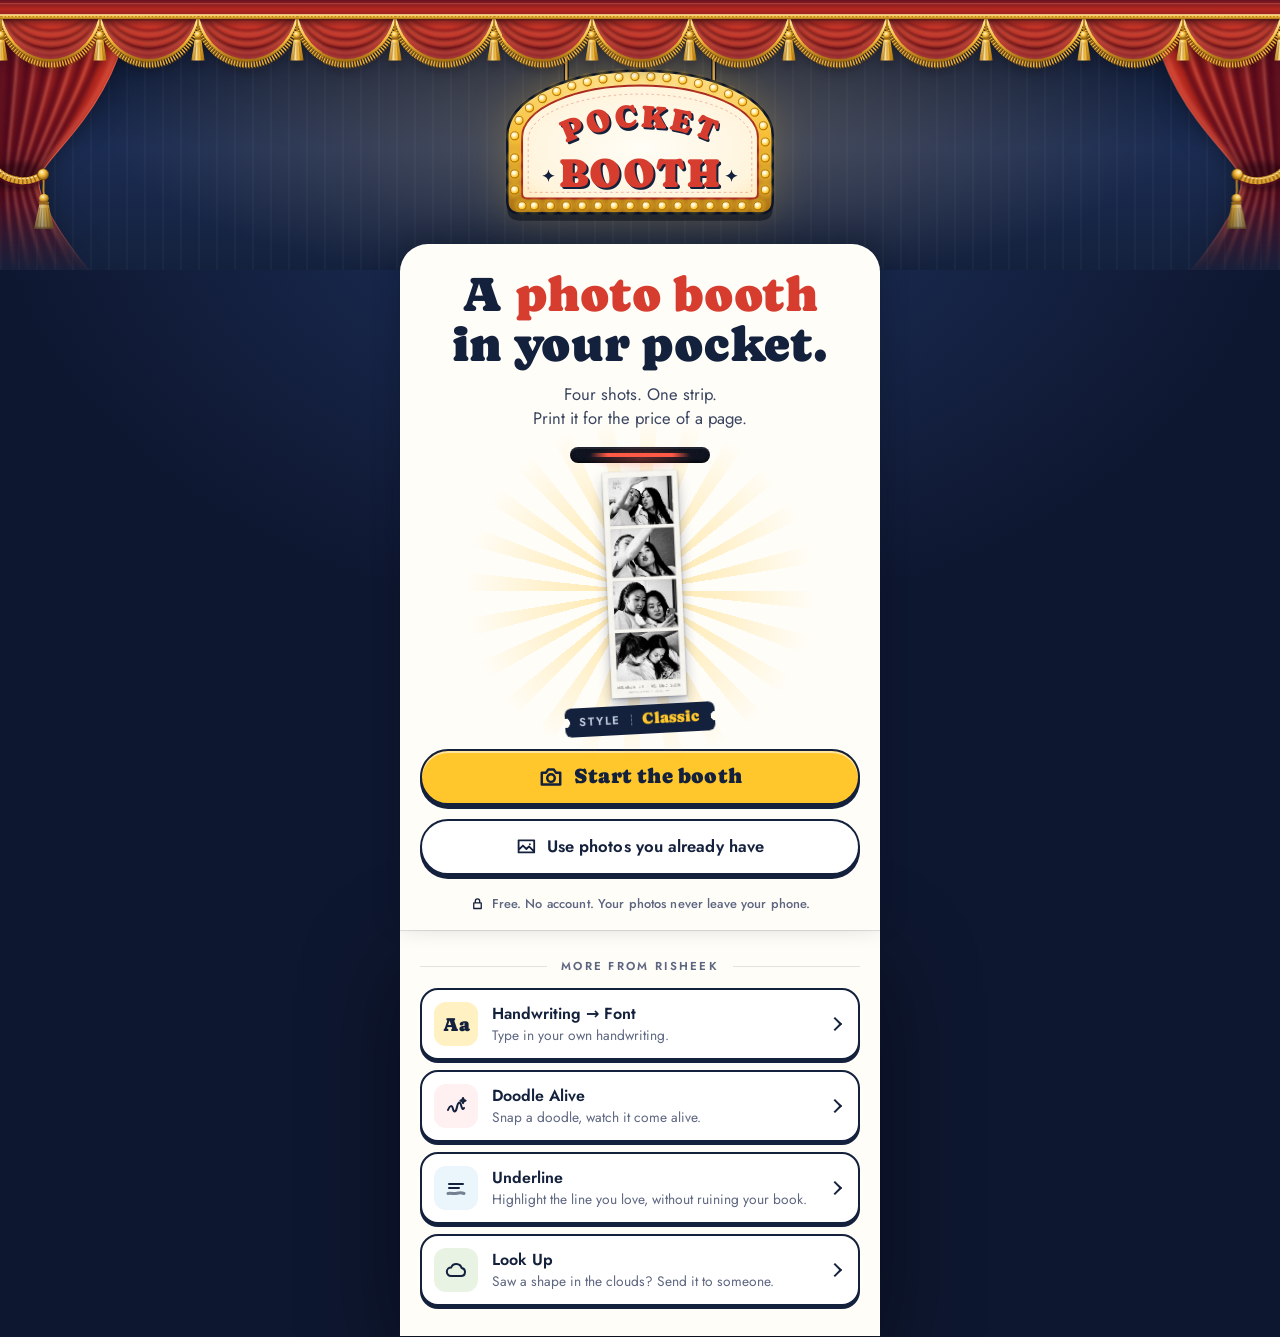
==== commit 3a2fdb8b: "Redesign: Caprasimo + Jost type, illustrated curtain, navy/red/butter palette - New fonts (Caprasimo" ====
--- a/index.html
+++ b/index.html
@@ -6,16 +6,16 @@
   <title>Pocket Booth: a photo booth in your pocket</title>
   <meta name="description" content="Four shots, a countdown and a flash, and out slides a real photo booth strip. Or turn four photos you already have into one. Print four real-size strips on one page. Free, no account, and your photos never leave your phone.">
   <meta name="color-scheme" content="light">
-  <meta name="theme-color" content="#a8322d">
+  <meta name="theme-color" content="#8e1c1f">
   <meta property="og:title" content="Pocket Booth: a photo booth in your pocket">
   <meta property="og:description" content="Four shots. One strip. Print it for the price of a page. Free, and your photos never leave your phone.">
   <meta property="og:type" content="website">
   <meta property="og:url" content="https://the-pocket-booth.vercel.app/">
   <meta name="twitter:card" content="summary">
   <meta name="twitter:title" content="Pocket Booth: a photo booth in your pocket">
-  <link rel="icon" href="data:image/svg+xml,%3Csvg xmlns='http://www.w3.org/2000/svg' viewBox='0 0 32 32'%3E%3Crect width='32' height='32' rx='8' fill='%23a8322d'/%3E%3Crect x='10' y='3' width='12' height='26' rx='1.5' fill='%23f3e9d2' stroke='%232a1d17' stroke-width='1.4'/%3E%3Cg fill='%232a1d17'%3E%3Crect x='12' y='5.5' width='8' height='5.5'/%3E%3Crect x='12' y='12.5' width='8' height='5.5'/%3E%3Crect x='12' y='19.5' width='8' height='5.5'/%3E%3C/g%3E%3C/svg%3E">
-  <link rel="preload" href="fonts/shrikhand-400.woff2" as="font" type="font/woff2" crossorigin>
-  <link rel="preload" href="fonts/courier-prime-400.woff2" as="font" type="font/woff2" crossorigin>
+  <link rel="icon" href="data:image/svg+xml,%3Csvg xmlns='http://www.w3.org/2000/svg' viewBox='0 0 32 32'%3E%3Crect width='32' height='32' rx='8' fill='%23d63d2e'/%3E%3Crect x='10' y='3' width='12' height='26' rx='1.5' fill='%23fffdf8' stroke='%2314213d' stroke-width='1.4'/%3E%3Cg fill='%2314213d'%3E%3Crect x='12' y='5.5' width='8' height='5.5'/%3E%3Crect x='12' y='12.5' width='8' height='5.5'/%3E%3Crect x='12' y='19.5' width='8' height='5.5'/%3E%3C/g%3E%3C/svg%3E">
+  <link rel="preload" href="fonts/caprasimo-400.woff2" as="font" type="font/woff2" crossorigin>
+  <link rel="preload" href="fonts/jost-var.woff2" as="font" type="font/woff2" crossorigin>
   <link rel="stylesheet" href="src/styles.css">
   <!-- Vercel Web Analytics (page views). Same-origin once deployed; a harmless 404 until it is switched on in the Vercel dashboard. -->
   <script>window.va = window.va || function () { (window.vaq = window.vaq || []).push(arguments); };</script>
@@ -29,63 +29,100 @@
     </div>
   </noscript>
 
-  <!-- Shared drawings: gradients, the curtain, sparkle, photo corner, a sample face. Everything is drawn here, no picture files. -->
+  <!-- Shared drawings: velvet, gold, the drape, sparkle, photo corner, a sample face. Everything is drawn here, no picture files. -->
   <svg class="sprite" width="0" height="0" aria-hidden="true" focusable="false">
     <defs>
-      <linearGradient id="g-cv" x1="0" x2="48.75" y1="0" y2="0" gradientUnits="userSpaceOnUse" spreadMethod="repeat">
-        <stop offset="0" stop-color="#7d2420"/><stop offset=".24" stop-color="#b13a33"/><stop offset=".5" stop-color="#c64d42"/><stop offset=".78" stop-color="#a8322d"/><stop offset="1" stop-color="#7d2420"/>
+      <!-- velvet: dark at the outer edge, lit where the spotlight catches the inner edge -->
+      <linearGradient id="g-vel" x1="0" x2="1" y1="0" y2="0">
+        <stop offset="0" stop-color="#5e1020"/><stop offset=".35" stop-color="#8e1c22"/><stop offset=".78" stop-color="#b8291f"/><stop offset="1" stop-color="#cf3a2c"/>
       </linearGradient>
-      <linearGradient id="g-cs" x1="0" x2="0" y1="0" y2="1">
-        <stop offset="0" stop-color="#000" stop-opacity=".28"/><stop offset=".28" stop-color="#000" stop-opacity="0"/><stop offset="1" stop-color="#000" stop-opacity=".2"/>
+      <linearGradient id="g-velv" x1="0" x2="0" y1="0" y2="1">
+        <stop offset="0" stop-color="#1e0610" stop-opacity=".7"/><stop offset=".2" stop-color="#1e0610" stop-opacity="0"/>
+        <stop offset=".54" stop-color="#1e0610" stop-opacity="0"/><stop offset=".64" stop-color="#1e0610" stop-opacity=".38"/><stop offset=".74" stop-color="#1e0610" stop-opacity="0"/>
+        <stop offset="1" stop-color="#1e0610" stop-opacity=".35"/>
       </linearGradient>
       <linearGradient id="g-gold" x1="0" x2="0" y1="0" y2="1">
-        <stop offset="0" stop-color="#f6d98a"/><stop offset=".5" stop-color="#d9a441"/><stop offset="1" stop-color="#a97a22"/>
+        <stop offset="0" stop-color="#ffe9a8"/><stop offset=".45" stop-color="#f4bd3a"/><stop offset="1" stop-color="#a86f12"/>
       </linearGradient>
+      <linearGradient id="g-goldh" x1="0" x2="1" y1="0" y2="0">
+        <stop offset="0" stop-color="#b47812"/><stop offset=".4" stop-color="#ffe39a"/><stop offset=".62" stop-color="#f2b632"/><stop offset="1" stop-color="#9a650f"/>
+      </linearGradient>
+      <radialGradient id="g-knob" cx=".38" cy=".32" r=".7">
+        <stop offset="0" stop-color="#fff3c8"/><stop offset=".45" stop-color="#f4bd3a"/><stop offset="1" stop-color="#8f5c0e"/>
+      </radialGradient>
+      <radialGradient id="g-bulb" cx=".4" cy=".35" r=".65">
+        <stop offset="0" stop-color="#ffffff"/><stop offset=".35" stop-color="#fff2bf"/><stop offset=".8" stop-color="#ffc72c"/><stop offset="1" stop-color="#d98e0b"/>
+      </radialGradient>
+      <radialGradient id="g-halo" cx=".5" cy=".5" r=".5">
+        <stop offset="0" stop-color="#ffd76a" stop-opacity=".95"/><stop offset=".5" stop-color="#ffc72c" stop-opacity=".35"/><stop offset="1" stop-color="#ffc72c" stop-opacity="0"/>
+      </radialGradient>
+      <radialGradient id="g-panel" cx=".5" cy=".55" r=".7">
+        <stop offset="0" stop-color="#fffdf6"/><stop offset=".75" stop-color="#fff4dc"/><stop offset="1" stop-color="#ffe7b8"/>
+      </radialGradient>
       <linearGradient id="g-photo" x1="0" x2="0" y1="0" y2="1">
-        <stop offset="0" stop-color="#b9a58f"/><stop offset="1" stop-color="#6a5a4b"/>
+        <stop offset="0" stop-color="#c8ccd4"/><stop offset="1" stop-color="#6c7383"/>
       </linearGradient>
-
-      <symbol id="sym-curtain" viewBox="0 0 390 74">
-        <path transform="translate(0 5)" fill="#6e1f1f" opacity=".4" d="M0 8H390V44a24.375 20 0 0 1-48.75 0a24.375 20 0 0 1-48.75 0a24.375 20 0 0 1-48.75 0a24.375 20 0 0 1-48.75 0a24.375 20 0 0 1-48.75 0a24.375 20 0 0 1-48.75 0a24.375 20 0 0 1-48.75 0a24.375 20 0 0 1-48.75 0Z"/>
-        <path fill="url(#g-cv)" d="M0 6H390V44a24.375 20 0 0 1-48.75 0a24.375 20 0 0 1-48.75 0a24.375 20 0 0 1-48.75 0a24.375 20 0 0 1-48.75 0a24.375 20 0 0 1-48.75 0a24.375 20 0 0 1-48.75 0a24.375 20 0 0 1-48.75 0a24.375 20 0 0 1-48.75 0Z"/>
-        <path fill="url(#g-cs)" d="M0 6H390V44a24.375 20 0 0 1-48.75 0a24.375 20 0 0 1-48.75 0a24.375 20 0 0 1-48.75 0a24.375 20 0 0 1-48.75 0a24.375 20 0 0 1-48.75 0a24.375 20 0 0 1-48.75 0a24.375 20 0 0 1-48.75 0a24.375 20 0 0 1-48.75 0Z"/>
-        <path fill="none" stroke="#4d1411" stroke-opacity=".35" stroke-width="1.4" d="M48.75 9v35M97.5 9v35M146.25 9v35M195 9v35M243.75 9v35M292.5 9v35M341.25 9v35"/>
-        <rect width="390" height="9" fill="url(#g-gold)"/>
-        <rect y="1.5" width="390" height="1.4" fill="#fff6d0" opacity=".6"/>
-        <g fill="none" stroke="#c99533" stroke-width="2">
-          <ellipse cx="48.75" cy="9" rx="3" ry="5"/><ellipse cx="97.5" cy="9" rx="3" ry="5"/><ellipse cx="146.25" cy="9" rx="3" ry="5"/><ellipse cx="195" cy="9" rx="3" ry="5"/><ellipse cx="243.75" cy="9" rx="3" ry="5"/><ellipse cx="292.5" cy="9" rx="3" ry="5"/><ellipse cx="341.25" cy="9" rx="3" ry="5"/>
+      <filter id="f-soft" x="-20%" y="-5%" width="140%" height="110%"><feGaussianBlur stdDeviation="2.4"/></filter>
+      <filter id="f-softer" x="-20%" y="-5%" width="140%" height="110%"><feGaussianBlur stdDeviation="1.3"/></filter>
+      <clipPath id="c-drape"><path d="M-2-2H152C150 40 132 92 96 140C72 172 52 190 46 204C40 220 60 262 110 322H-2Z"/></clipPath>
+
+      <!-- one drape, pulled aside to the left and tied back with a gold rope; the right one is the same, mirrored -->
+      <symbol id="sym-drape" viewBox="0 0 150 320">
+        <path d="M-2-2H152C150 40 132 92 96 140C72 172 52 190 46 204C40 220 60 262 110 322H-2Z" fill="url(#g-vel)"/>
+        <g clip-path="url(#c-drape)">
+          <!-- the folds: soft shadow valleys, then the lit ridges beside them -->
+          <g filter="url(#f-soft)" fill="none" stroke="#3a0814" stroke-opacity=".62" stroke-width="7" stroke-linecap="round">
+            <path d="M14-2C14 70 7.2 150 5 204C2 226 6 268 10 322"/>
+            <path d="M36-2C36 70 21 150 13 204C10 226 20 268 26 322"/>
+            <path d="M60-2C60 70 34 150 21 204C18 226 34 268 44 322"/>
+            <path d="M84-2C84 70 48 150 29 204C26 226 47 268 62 322"/>
+            <path d="M106-2C106 70 61 150 36 204C33 226 60 268 80 322"/>
+            <path d="M127-2C127 70 72 150 42 204C39 226 72 268 97 322"/>
+          </g>
+          <g filter="url(#f-softer)" fill="none" stroke="#ff9478" stroke-opacity=".34" stroke-width="3.2" stroke-linecap="round">
+            <path d="M23-2C23 70 11 150 8 204C6 226 12 268 17 322"/>
+            <path d="M46-2C46 70 26 150 16.5 204C14 226 26 268 34 322"/>
+            <path d="M70-2C70 70 40 150 24.5 204C22 226 40 268 52 322"/>
+            <path d="M94-2C94 70 54 150 32.5 204C30 226 53 268 70 322"/>
+            <path d="M116-2C116 70 67 150 39.5 204C37 226 66 268 88 322"/>
+          </g>
+          <!-- velvet sheen along the inner hem, and the shade under the valance, at the pinch and at the floor -->
+          <path filter="url(#f-soft)" d="M146 0C144 40 128 92 92 140C69 172 50 190 44 204C39 220 58 262 106 322" fill="none" stroke="#ff7a5c" stroke-opacity=".42" stroke-width="6"/>
+          <rect x="-2" y="-2" width="154" height="324" fill="url(#g-velv)"/>
+          <ellipse cx="22" cy="204" rx="34" ry="16" fill="#1e0610" opacity=".35" filter="url(#f-soft)"/>
         </g>
-        <rect x="136" y="17" width="118" height="23" rx="6" fill="url(#g-gold)" stroke="#6e1f1f" stroke-width="1.6"/>
-        <text x="195" y="33.4" text-anchor="middle" font-family="Shrikhand, 'Booth Display Fallback', Georgia, serif" font-size="12.5" letter-spacing=".6" fill="#6e1f1f">POCKET BOOTH</text>
-        <g stroke="#a97a22">
-          <path d="M97.5 44v10M292.5 44v10" stroke-width="2"/>
-          <circle cx="97.5" cy="55.5" r="3.6" fill="url(#g-gold)"/><circle cx="292.5" cy="55.5" r="3.6" fill="url(#g-gold)"/>
-          <path d="M92.8 58.5h9.4l2.2 12h-13.8zM287.8 58.5h9.4l2.2 12h-13.8z" fill="#d9a441" stroke-width=".8"/>
-          <path d="M95.5 61v9M97.5 61v9M99.5 61v9M290.5 61v9M292.5 61v9M294.5 61v9" stroke-width=".7"/>
-        </g>
+        <path d="M152-2C150 40 132 92 96 140C72 172 52 190 46 204C40 220 60 262 110 322" fill="none" stroke="#f0644c" stroke-opacity=".75" stroke-width="1.3"/>
+        <!-- the gold rope tieback with a tassel -->
+        <path d="M-4 197C10 211 34 214 50 202" fill="none" stroke="#5e1020" stroke-opacity=".45" stroke-width="10" stroke-linecap="round" transform="translate(1 3)"/>
+        <path d="M-4 197C10 211 34 214 50 202" fill="none" stroke="#e3a632" stroke-width="8" stroke-linecap="round"/>
+        <path d="M-4 197C10 211 34 214 50 202" fill="none" stroke="#7d500c" stroke-opacity=".75" stroke-width="8" stroke-dasharray="1.6 3.1"/>
+        <path d="M-4 194.6C10 208.6 34 211.6 50 199.6" fill="none" stroke="#fff0b8" stroke-opacity=".85" stroke-width="1.5" stroke-dasharray="3 1.7"/>
+        <path d="M50 206C52 213 49 219 51 226" fill="none" stroke="#c78a22" stroke-width="2.2" stroke-linecap="round"/>
+        <circle cx="50" cy="202" r="6.4" fill="url(#g-knob)" stroke="#7a4d0c" stroke-width=".8"/>
+        <ellipse cx="51" cy="230" rx="5.6" ry="5" fill="url(#g-knob)"/>
+        <rect x="45" y="233.5" width="12" height="3.4" rx="1.7" fill="#a86f12"/>
+        <path d="M45.4 237C44 247 41 255 39.6 265H62.4C61 255 58 247 56.6 237Z" fill="url(#g-goldh)"/>
+        <path d="M46 241 42.6 264M48.7 241 46.8 264M51 241V264M53.3 241 55.2 264M56 241 59.4 264" stroke="#8a5a0f" stroke-opacity=".7" stroke-width=".7"/>
+        <rect x="39.4" y="263" width="23.2" height="2.6" rx="1.3" fill="#8a5a0f" opacity=".55"/>
       </symbol>
 
       <symbol id="sym-spark" viewBox="0 0 24 24"><path d="M12 1c.8 6.5 4.5 10.2 11 11-6.5.8-10.2 4.5-11 11-.8-6.5-4.5-10.2-11-11 6.5-.8 10.2-4.5 11-11z"/></symbol>
-      <symbol id="sym-pc" viewBox="0 0 16 16"><path d="M0 0H16L0 16Z" fill="#6e1f1f"/><path d="M2 2H10L2 10Z" fill="#a8322d" opacity=".55"/></symbol>
+      <symbol id="sym-pc" viewBox="0 0 16 16"><path d="M0 0H16L0 16Z" fill="#14213d"/><path d="M2 2H10L2 10Z" fill="#fffdf8" opacity=".25"/></symbol>
       <symbol id="sym-face" viewBox="0 0 510 383">
         <rect width="510" height="383" fill="url(#g-photo)"/>
-        <path d="M110 383c0-84 62-130 145-130s145 46 145 130z" fill="#7d5f50"/>
-        <circle cx="255" cy="165" r="64" fill="#e0c3a8"/>
-        <path d="M190 150c4-48 36-66 70-62 34 3 58 26 56 62-20-22-44-30-70-28-24 2-42 12-56 28z" fill="#3a2a21"/>
-        <circle cx="232" cy="172" r="5" fill="#2a1d17"/><circle cx="278" cy="172" r="5" fill="#2a1d17"/>
-        <path d="M232 196q23 20 46 0" fill="none" stroke="#7a3a2e" stroke-width="5" stroke-linecap="round"/>
+        <path d="M110 383c0-84 62-130 145-130s145 46 145 130z" fill="#5d6576"/>
+        <circle cx="255" cy="165" r="64" fill="#e3e5ea"/>
+        <path d="M190 150c4-48 36-66 70-62 34 3 58 26 56 62-20-22-44-30-70-28-24 2-42 12-56 28z" fill="#2a2f3a"/>
+        <circle cx="232" cy="172" r="5" fill="#14213d"/><circle cx="278" cy="172" r="5" fill="#14213d"/>
+        <path d="M232 196q23 20 46 0" fill="none" stroke="#4a5060" stroke-width="5" stroke-linecap="round"/>
       </symbol>
     </defs>
   </svg>
 
-  <!-- the one strip: the picture, photo corners, washi tape, and the develop covers -->
+  <!-- the one strip: the picture, washi tape (done screen), photo corners, and the develop covers -->
   <template id="tpl-strip">
     <canvas class="sc" width="300" height="900" role="img" aria-label="Your photo booth strip"></canvas>
     <span class="tape" aria-hidden="true"></span>
-    <svg class="pc pc1" viewBox="0 0 16 16" aria-hidden="true" focusable="false"><use href="#sym-pc"/></svg>
-    <svg class="pc pc2" viewBox="0 0 16 16" aria-hidden="true" focusable="false"><use href="#sym-pc"/></svg>
-    <svg class="pc pc3" viewBox="0 0 16 16" aria-hidden="true" focusable="false"><use href="#sym-pc"/></svg>
-    <svg class="pc pc4" viewBox="0 0 16 16" aria-hidden="true" focusable="false"><use href="#sym-pc"/></svg>
     <div class="dv" aria-hidden="true"><i class="df f1"></i><i class="df f2"></i><i class="df f3"></i><i class="df f4"></i><i class="df df-b"></i></div>
   </template>
 
@@ -93,119 +130,122 @@
 
     <!-- 1. Landing (Step 1) -->
     <section id="screen-landing" class="screen landing is-active" aria-label="Pocket Booth">
-      <div class="poster">
-        <div class="curtain"><svg class="curtain-svg" viewBox="0 0 390 74" aria-hidden="true" focusable="false"><use href="#sym-curtain"/></svg></div>
-        <main class="poster-main">
-          <h1 class="headline" tabindex="-1">A <em>photo booth</em> in your pocket.</h1>
-          <p class="sub">Four shots. One strip. Print it for the price of a page.</p>
-          <svg class="garland" viewBox="0 0 390 84" preserveAspectRatio="xMidYMid meet" aria-hidden="true" focusable="false"><path d="M0 6 Q97.5 66 195 6  Q292.5 66 390 6 " fill="none" stroke="#2a1d17" stroke-width="2" stroke-linecap="round"/><g transform="translate(32.5 22.7)"><path d="M-3 0h6l1.4 5h-8.8z" fill="#6e1f1f"/><circle cy="10" r="6.2" fill="#f2b8c0" stroke="#2a1d17" stroke-width="1.6"/><circle cx="-2" cy="8" r="1.8" fill="#fff" opacity=".7"/></g><g transform="translate(65.0 32.7)"><path d="M-3 0h6l1.4 5h-8.8z" fill="#6e1f1f"/><circle cy="10" r="6.2" fill="#fff1c4" stroke="#2a1d17" stroke-width="1.6"/><circle cx="-2" cy="8" r="1.8" fill="#fff" opacity=".7"/></g><g transform="translate(97.5 36.0)"><path d="M-3 0h6l1.4 5h-8.8z" fill="#6e1f1f"/><circle cy="10" r="6.2" fill="#e2a72e" stroke="#2a1d17" stroke-width="1.6"/><circle cx="-2" cy="8" r="1.8" fill="#fff" opacity=".7"/></g><g transform="translate(130.0 32.7)"><path d="M-3 0h6l1.4 5h-8.8z" fill="#6e1f1f"/><circle cy="10" r="6.2" fill="#2c6e6a" stroke="#2a1d17" stroke-width="1.6"/><circle cx="-2" cy="8" r="1.8" fill="#fff" opacity=".7"/></g><g transform="translate(162.5 22.7)"><path d="M-3 0h6l1.4 5h-8.8z" fill="#6e1f1f"/><circle cy="10" r="6.2" fill="#fff1c4" stroke="#2a1d17" stroke-width="1.6"/><circle cx="-2" cy="8" r="1.8" fill="#fff" opacity=".7"/></g><g transform="translate(227.5 22.7)"><path d="M-3 0h6l1.4 5h-8.8z" fill="#6e1f1f"/><circle cy="10" r="6.2" fill="#2c6e6a" stroke="#2a1d17" stroke-width="1.6"/><circle cx="-2" cy="8" r="1.8" fill="#fff" opacity=".7"/></g><g transform="translate(260.0 32.7)"><path d="M-3 0h6l1.4 5h-8.8z" fill="#6e1f1f"/><circle cy="10" r="6.2" fill="#fff1c4" stroke="#2a1d17" stroke-width="1.6"/><circle cx="-2" cy="8" r="1.8" fill="#fff" opacity=".7"/></g><g transform="translate(292.5 36.0)"><path d="M-3 0h6l1.4 5h-8.8z" fill="#6e1f1f"/><circle cy="10" r="6.2" fill="#e2a72e" stroke="#2a1d17" stroke-width="1.6"/><circle cx="-2" cy="8" r="1.8" fill="#fff" opacity=".7"/></g><g transform="translate(325.0 32.7)"><path d="M-3 0h6l1.4 5h-8.8z" fill="#6e1f1f"/><circle cy="10" r="6.2" fill="#f2b8c0" stroke="#2a1d17" stroke-width="1.6"/><circle cx="-2" cy="8" r="1.8" fill="#fff" opacity=".7"/></g><g transform="translate(357.5 22.7)"><path d="M-3 0h6l1.4 5h-8.8z" fill="#6e1f1f"/><circle cy="10" r="6.2" fill="#fff1c4" stroke="#2a1d17" stroke-width="1.6"/><circle cx="-2" cy="8" r="1.8" fill="#fff" opacity=".7"/></g></svg>
-
-          <div class="zone" id="zone">
-            <div class="slot" aria-hidden="true"><span class="serial">NO. 06</span></div>
-            <div class="zone-l">
-              <div class="sign-wrap">
-                <div class="sign">
-                  <div data-ring="8,3"></div>
-                  <p class="sign-a">PHOTOS</p>
-                  <p class="sign-b">FOUR<br>POSES</p>
-                  <p class="sign-c">PRINT IT FREE</p>
-                </div>
-                <span class="tag tag-free">FREE</span>
-                <span class="tag tag-noacc">NO ACCOUNT</span>
-              </div>
-              <div class="coin">
-                <svg viewBox="0 0 64 56" aria-hidden="true" focusable="false">
-                  <rect x="22" y="3" width="38" height="50" rx="8" fill="#e9dcc0" stroke="#2a1d17" stroke-width="2.5"/>
-                  <rect x="37" y="14" width="8" height="26" rx="4" fill="#1b1b1b"/>
-                  <rect x="39.5" y="17" width="3" height="20" rx="1.5" fill="#a8322d"/>
-                  <circle cx="13" cy="18" r="10" fill="#e2a72e" stroke="#2a1d17" stroke-width="2.5"/>
-                  <path d="M13 12.5l1.7 3.6 3.9.4-2.9 2.6.8 3.8-3.5-2-3.5 2 .8-3.8-2.9-2.6 3.9-.4z" fill="#2a1d17"/>
-                  <path d="M25 26c3 5 6 9 11 12" fill="none" stroke="#2a1d17" stroke-width="2" stroke-dasharray="3 3" stroke-linecap="round"/>
-                </svg>
-                <p>insert nothing, it&rsquo;s free</p>
-              </div>
+      <div class="stage" aria-hidden="true">
+        <div class="stage-wall"></div>
+        <svg class="drape drape-l" viewBox="0 0 150 320" preserveAspectRatio="xMinYMax meet" focusable="false"><use href="#sym-drape"/></svg>
+        <svg class="drape drape-r" viewBox="0 0 150 320" preserveAspectRatio="xMinYMax meet" focusable="false"><use href="#sym-drape"/></svg>
+        <svg class="marquee" viewBox="0 0 240 140" focusable="false">
+          <path d="M60-90V36M180-90V36" stroke="#0b1428" stroke-width="4"/>
+          <path d="M60-90V36M180-90V36" stroke="#d9a441" stroke-width="2"/>
+          <path d="M12 64A108 52 0 0 1 228 64V118Q228 128 218 128H22Q12 128 12 118Z" fill="#050a16" opacity=".5" transform="translate(0 6)"/>
+          <path d="M12 64A108 52 0 0 1 228 64V118Q228 128 218 128H22Q12 128 12 118Z" fill="url(#g-gold)" stroke="#0b1428" stroke-width="2"/>
+          <path d="M24 66A96 42 0 0 1 216 66V112Q216 116 212 116H28Q24 116 24 112Z" fill="url(#g-panel)" stroke="#a8281f" stroke-width="1.6"/>
+          <path d="M29 68A91 37 0 0 1 211 68V109Q211 111 209 111H31Q29 111 29 109Z" fill="none" stroke="#d63d2e" stroke-opacity=".35" stroke-width=".8" stroke-dasharray="2 2.4"/>
+          <path id="mq-arc" d="M46 90A74 32 0 0 1 194 90" fill="none"/>
+          <g class="mq-word" font-family="Caprasimo, 'Caprasimo Fallback', Georgia, serif" text-anchor="middle">
+            <text font-size="26" letter-spacing="1.6" fill="#14213d" transform="translate(1.4 1.8)"><textPath href="#mq-arc" startOffset="50%">POCKET</textPath></text>
+            <text font-size="26" letter-spacing="1.6" fill="#d63d2e"><textPath href="#mq-arc" startOffset="50%">POCKET</textPath></text>
+            <text x="121.6" y="108.6" font-size="33" letter-spacing="1.2" fill="#14213d">BOOTH</text>
+            <text x="120" y="106.6" font-size="33" letter-spacing="1.2" fill="#d63d2e">BOOTH</text>
+          </g>
+          <g fill="#14213d"><use href="#sym-spark" x="40" y="92" width="11" height="11"/><use href="#sym-spark" x="189" y="92" width="11" height="11"/></g>
+          <g class="mq-halo" fill="url(#g-halo)"><circle cx="18" cy="65" r="8" style="--i:0"/><circle cx="21.5" cy="52.4" r="8" style="--i:1"/><circle cx="30" cy="42.3" r="8" style="--i:2"/><circle cx="40.5" cy="34.7" r="8" style="--i:3"/><circle cx="52.2" cy="28.9" r="8" style="--i:4"/><circle cx="64.5" cy="24.4" r="8" style="--i:5"/><circle cx="77.1" cy="21.1" r="8" style="--i:6"/><circle cx="89.9" cy="18.8" r="8" style="--i:7"/><circle cx="102.9" cy="17.4" r="8" style="--i:8"/><circle cx="115.9" cy="16.7" r="8" style="--i:9"/><circle cx="128.9" cy="16.9" r="8" style="--i:10"/><circle cx="141.9" cy="17.8" r="8" style="--i:11"/><circle cx="154.8" cy="19.6" r="8" style="--i:12"/><circle cx="167.6" cy="22.4" r="8" style="--i:13"/><circle cx="180" cy="26" r="8" style="--i:14"/><circle cx="192.1" cy="30.9" r="8" style="--i:15"/><circle cx="203.5" cy="37.3" r="8" style="--i:16"/><circle cx="213.4" cy="45.8" r="8" style="--i:17"/><circle cx="220.4" cy="56.8" r="8" style="--i:18"/><circle cx="222" cy="70" r="8" style="--i:19"/><circle cx="222" cy="83" r="8" style="--i:20"/><circle cx="222" cy="96" r="8" style="--i:21"/><circle cx="222" cy="109" r="8" style="--i:22"/><circle cx="216" cy="122" r="8" style="--i:23"/><circle cx="203" cy="122" r="8" style="--i:24"/><circle cx="190" cy="122" r="8" style="--i:25"/><circle cx="177" cy="122" r="8" style="--i:26"/><circle cx="164" cy="122" r="8" style="--i:27"/><circle cx="151" cy="122" r="8" style="--i:28"/><circle cx="138" cy="122" r="8" style="--i:29"/><circle cx="125" cy="122" r="8" style="--i:30"/><circle cx="112" cy="122" r="8" style="--i:31"/><circle cx="99" cy="122" r="8" style="--i:32"/><circle cx="86" cy="122" r="8" style="--i:33"/><circle cx="73" cy="122" r="8" style="--i:34"/><circle cx="60" cy="122" r="8" style="--i:35"/><circle cx="47" cy="122" r="8" style="--i:36"/><circle cx="34" cy="122" r="8" style="--i:37"/><circle cx="24" cy="122" r="8" style="--i:38"/><circle cx="18" cy="109" r="8" style="--i:39"/><circle cx="18" cy="96" r="8" style="--i:40"/><circle cx="18" cy="83" r="8" style="--i:41"/></g>
+          <g class="mq-bulb" fill="url(#g-bulb)" stroke="#9a5f08" stroke-width=".6"><circle cx="18" cy="65" r="3.3"/><circle cx="21.5" cy="52.4" r="3.3"/><circle cx="30" cy="42.3" r="3.3"/><circle cx="40.5" cy="34.7" r="3.3"/><circle cx="52.2" cy="28.9" r="3.3"/><circle cx="64.5" cy="24.4" r="3.3"/><circle cx="77.1" cy="21.1" r="3.3"/><circle cx="89.9" cy="18.8" r="3.3"/><circle cx="102.9" cy="17.4" r="3.3"/><circle cx="115.9" cy="16.7" r="3.3"/><circle cx="128.9" cy="16.9" r="3.3"/><circle cx="141.9" cy="17.8" r="3.3"/><circle cx="154.8" cy="19.6" r="3.3"/><circle cx="167.6" cy="22.4" r="3.3"/><circle cx="180" cy="26" r="3.3"/><circle cx="192.1" cy="30.9" r="3.3"/><circle cx="203.5" cy="37.3" r="3.3"/><circle cx="213.4" cy="45.8" r="3.3"/><circle cx="220.4" cy="56.8" r="3.3"/><circle cx="222" cy="70" r="3.3"/><circle cx="222" cy="83" r="3.3"/><circle cx="222" cy="96" r="3.3"/><circle cx="222" cy="109" r="3.3"/><circle cx="216" cy="122" r="3.3"/><circle cx="203" cy="122" r="3.3"/><circle cx="190" cy="122" r="3.3"/><circle cx="177" cy="122" r="3.3"/><circle cx="164" cy="122" r="3.3"/><circle cx="151" cy="122" r="3.3"/><circle cx="138" cy="122" r="3.3"/><circle cx="125" cy="122" r="3.3"/><circle cx="112" cy="122" r="3.3"/><circle cx="99" cy="122" r="3.3"/><circle cx="86" cy="122" r="3.3"/><circle cx="73" cy="122" r="3.3"/><circle cx="60" cy="122" r="3.3"/><circle cx="47" cy="122" r="3.3"/><circle cx="34" cy="122" r="3.3"/><circle cx="24" cy="122" r="3.3"/><circle cx="18" cy="109" r="3.3"/><circle cx="18" cy="96" r="3.3"/><circle cx="18" cy="83" r="3.3"/></g>
+        </svg>
+        <div class="valance"></div>
+      </div>
+
+      <main class="sheet poster">
+        <h1 class="headline" tabindex="-1">A <em>photo booth</em> in your&nbsp;pocket.</h1>
+        <p class="sub"><span>Four shots. One strip.</span> <span>Print it for the price of a page.</span></p>
+
+        <div class="zone" id="zone">
+          <div class="burst" aria-hidden="true"></div>
+          <div class="slot" aria-hidden="true"></div>
+          <div class="clip">
+            <div class="strip" id="lStrip" data-strip>
+              <svg class="fb" viewBox="0 0 600 1800" aria-hidden="true" focusable="false">
+                <rect width="600" height="1800" fill="#f7f5f0"/>
+                <use href="#sym-face" x="45" y="45" width="510" height="383"/>
+                <use href="#sym-face" x="45" y="458" width="510" height="383"/>
+                <use href="#sym-face" x="45" y="871" width="510" height="383"/>
+                <use href="#sym-face" x="45" y="1284" width="510" height="383"/>
+                <text x="300" y="1745" text-anchor="middle" font-family="Jost, 'Jost Fallback', 'Century Gothic', sans-serif" font-size="26" font-weight="600" letter-spacing="3" fill="#14213d" opacity=".6">THE-POCKET-BOOTH.VERCEL.APP</text>
+              </svg>
             </div>
-            <div class="zone-r">
-              <div class="clip">
-                <div class="strip" id="lStrip" data-strip>
-                  <svg class="fb" viewBox="0 0 600 1800" aria-hidden="true" focusable="false">
-                    <rect width="600" height="1800" fill="#f7f5f0"/>
-                    <use href="#sym-face" x="45" y="45" width="510" height="383"/>
-                    <use href="#sym-face" x="45" y="458" width="510" height="383"/>
-                    <use href="#sym-face" x="45" y="871" width="510" height="383"/>
-                    <use href="#sym-face" x="45" y="1284" width="510" height="383"/>
-                    <text x="300" y="1745" text-anchor="middle" font-family="'Courier Prime','Courier New',monospace" font-size="26" font-weight="700" fill="#2a1d17" opacity=".6">THE-POCKET-BOOTH.VERCEL.APP</text>
-                  </svg>
-                </div>
-              </div>
-              <p class="style-tag" id="lStyle" aria-live="off">Classic</p>
-            </div>
-            <svg class="spk spk-a" viewBox="0 0 24 24" aria-hidden="true" focusable="false"><use href="#sym-spark"/></svg>
-            <svg class="spk spk-b" viewBox="0 0 24 24" aria-hidden="true" focusable="false"><use href="#sym-spark"/></svg>
-          </div>
-
-          <div class="cta">
-            <button id="btnStart" class="btn btn-go btn-xl" type="button"><span data-icon="camera" aria-hidden="true"></span><span class="lbl">Start the booth</span></button>
-            <button id="btnPhotos" class="btn" type="button"><span data-icon="photos" aria-hidden="true"></span><span class="lbl">Use photos you already have</span></button>
-          </div>
-          <p class="ticket"><span data-icon="lock" aria-hidden="true"></span><span>Free. No account. Your photos never leave your phone.</span></p>
-        </main>
-      </div>
+          </div>
+          <p class="ticket-tag" aria-live="off"><span>Style</span><b id="lStyle">Classic</b></p>
+        </div>
+
+        <div class="cta">
+          <button id="btnStart" class="btn btn-go btn-xl" type="button"><span data-icon="camera" aria-hidden="true"></span><span class="lbl">Start the booth</span></button>
+          <button id="btnPhotos" class="btn btn-xl" type="button"><span data-icon="photos" aria-hidden="true"></span><span class="lbl">Use photos you already have</span></button>
+        </div>
+        <p class="trust"><span data-icon="lock" aria-hidden="true"></span><span>Free. No account. Your photos never leave your phone.</span></p>
+      </main>
       <div data-footer></div>
     </section>
 
     <!-- 2. The booth (Step 2A) -->
-    <section id="screen-booth" class="screen booth has-bar st-asking" aria-label="The booth">
-      <div class="curtain"><svg class="curtain-svg" viewBox="0 0 390 74" aria-hidden="true" focusable="false"><use href="#sym-curtain"/></svg></div>
+    <section id="screen-booth" class="screen booth dark has-bar st-asking" aria-label="The booth">
+      <div class="valance slim" aria-hidden="true"></div>
       <header class="top">
         <button id="btnBoothBack" class="btn-back" type="button"><span data-icon="back" aria-hidden="true"></span><span>Back</span></button>
         <h1 class="top-title" tabindex="-1">Squeeze in.</h1>
         <button id="btnFlip" class="icon-btn" type="button" aria-label="Flip the camera"><span data-icon="flip" aria-hidden="true"></span></button>
       </header>
-      <div class="window mirror" id="window">
-        <div data-ring="12,8"></div>
-        <div class="view">
-          <video id="video" playsinline muted autoplay></video>
-          <div class="explain" id="explain">
-            <span class="explain-ico" data-icon="lock" aria-hidden="true"></span>
-            <p id="explainText">Your camera stays on your phone. Nothing is recorded or sent.</p>
-          </div>
-          <div class="dare" id="dare" hidden><span id="dareText"></span></div>
-          <div class="count" id="count" aria-hidden="true"><span id="countNum"></span></div>
-          <div class="mini" id="mini" aria-hidden="true">
-            <canvas width="108" height="81"></canvas><canvas width="108" height="81"></canvas><canvas width="108" height="81"></canvas><canvas width="108" height="81"></canvas>
-          </div>
-        </div>
-      </div>
-      <div class="shots" role="status" aria-live="polite">
-        <span class="lamps" id="lamps" aria-hidden="true"><i></i><i></i><i></i><i></i></span>
-        <span id="shotText">Shot 1 of 4</span>
-      </div>
-      <p class="hint">Prop your phone up, or hold it out.</p>
-      <div class="toggles">
-        <button id="tgPose" class="switch" type="button" role="switch" aria-checked="false"><span class="sw-t">Pose ideas</span><span class="sw" aria-hidden="true"><i></i></span></button>
-        <button id="tgSound" class="switch" type="button" role="switch" aria-checked="true"><span class="sw-t">Sound</span><span class="sw" aria-hidden="true"><i></i></span></button>
-      </div>
-      <div class="floor" aria-hidden="true"></div>
+      <div class="booth-main">
+        <p class="booth-sign" aria-hidden="true"><span>Photos</span></p>
+        <div class="window mirror" id="window">
+          <div data-ring="12,9"></div>
+          <div class="view">
+            <video id="video" playsinline muted autoplay></video>
+            <div class="explain" id="explain">
+              <span class="explain-ico" data-icon="lock" aria-hidden="true"></span>
+              <p id="explainText">Your camera stays on your phone. Nothing is recorded or sent.</p>
+            </div>
+            <div class="dare" id="dare" hidden><span id="dareText"></span></div>
+            <div class="count" id="count" aria-hidden="true"><span id="countNum"></span></div>
+            <div class="mini" id="mini" aria-hidden="true">
+              <canvas width="108" height="81"></canvas><canvas width="108" height="81"></canvas><canvas width="108" height="81"></canvas><canvas width="108" height="81"></canvas>
+            </div>
+          </div>
+        </div>
+        <div class="shots" role="status" aria-live="polite">
+          <span class="lamps" id="lamps" aria-hidden="true"><i></i><i></i><i></i><i></i></span>
+          <span id="shotText">Shot 1 of 4</span>
+        </div>
+        <p class="hint">Prop your phone up, or hold it out.</p>
+        <div class="toggles">
+          <button id="tgPose" class="switch" type="button" role="switch" aria-checked="false"><span class="sw-t">Pose ideas</span><span class="sw" aria-hidden="true"><i></i></span></button>
+          <button id="tgSound" class="switch" type="button" role="switch" aria-checked="true"><span class="sw-t">Sound</span><span class="sw" aria-hidden="true"><i></i></span></button>
+        </div>
+      </div>
       <div class="bar"><div class="bar-in">
-        <button id="btnShoot" class="btn btn-go btn-xl grow" type="button" disabled><span class="lbl">Start</span></button>
+        <button id="btnShoot" class="btn btn-go btn-xl grow" type="button" disabled><span data-icon="camera" aria-hidden="true"></span><span class="lbl">Start</span></button>
         <button id="btnStop" class="btn btn-xl grow" type="button" hidden><span class="lbl">Stop</span></button>
       </div></div>
     </section>
 
     <!-- 3. Camera help (Step 2A, when the camera can't open) -->
     <section id="screen-camera-help" class="screen help has-bar" aria-label="The camera did not open">
+      <div class="valance slim" aria-hidden="true"></div>
       <header class="top">
         <button id="btnHelpBack" class="btn-back" type="button"><span data-icon="back" aria-hidden="true"></span><span>Back</span></button>
         <span class="top-spacer" aria-hidden="true"></span>
       </header>
       <main class="help-main">
-        <svg class="help-art" viewBox="0 0 120 84" aria-hidden="true" focusable="false">
-          <rect x="14" y="20" width="92" height="56" rx="12" fill="#faf3df" stroke="#2a1d17" stroke-width="3.5"/>
-          <path d="M40 20l6-11h28l6 11" fill="#e2a72e" stroke="#2a1d17" stroke-width="3.5" stroke-linejoin="round"/>
-          <circle cx="60" cy="48" r="17" fill="#2c6e6a" stroke="#2a1d17" stroke-width="3.5"/>
-          <path d="M52 44q3-3 6 0M64 44q3-3 6 0M53 55q7 5 14 0" fill="none" stroke="#faf3df" stroke-width="3" stroke-linecap="round"/>
-          <circle cx="94" cy="32" r="4" fill="#a8322d"/>
+        <svg class="help-art" viewBox="0 0 132 96" aria-hidden="true" focusable="false">
+          <ellipse cx="66" cy="88" rx="44" ry="5" fill="#14213d" opacity=".1"/>
+          <path d="M46 24l6-12h28l6 12" fill="#ffc72c" stroke="#14213d" stroke-width="3" stroke-linejoin="round"/>
+          <rect x="14" y="22" width="104" height="62" rx="16" fill="#d63d2e" stroke="#14213d" stroke-width="3"/>
+          <rect x="14" y="40" width="104" height="26" fill="#a8281f"/>
+          <rect x="14" y="22" width="104" height="62" rx="16" fill="none" stroke="#14213d" stroke-width="3"/>
+          <circle cx="66" cy="53" r="22" fill="#fffdf8" stroke="#14213d" stroke-width="3"/>
+          <circle cx="66" cy="53" r="14" fill="#14213d"/>
+          <circle cx="60" cy="47" r="4.5" fill="#bfe3f0"/>
+          <rect x="94" y="29" width="14" height="7" rx="3.5" fill="#fffdf8" stroke="#14213d" stroke-width="2.2"/>
+          <path d="M104 10l2.4 4.6 5 .6-3.7 3.4 1 5-4.7-2.5-4.6 2.5.9-5-3.6-3.4 5-.6z" fill="#ffc72c" stroke="#14213d" stroke-width="1.6" stroke-linejoin="round"/>
         </svg>
         <h1 class="help-title" id="helpTitle" tabindex="-1">No camera found.</h1>
         <p class="help-detail" id="helpDetail"></p>
@@ -239,42 +279,44 @@
         </div>
       </main>
       <div class="bar"><div class="bar-in">
-        <button id="btnCamTake" class="btn btn-go btn-xl grow" type="button"><span data-icon="camera" aria-hidden="true"></span><span class="lbl">Take four photos one at a time</span></button>
+        <button id="btnCamTake" class="btn btn-go btn-xl grow" type="button"><span data-icon="camera" aria-hidden="true"></span><span class="lbl">Take 4 photos one at a time</span></button>
       </div></div>
     </section>
 
     <!-- 4. Pick (Step 2B): "Pick N more" -->
     <section id="screen-pick" class="screen pick has-bar" aria-label="Pick your photos">
+      <div class="valance slim" aria-hidden="true"></div>
       <header class="top">
         <button id="btnPickBack" class="btn-back" type="button"><span data-icon="back" aria-hidden="true"></span><span>Back</span></button>
         <span class="top-spacer" aria-hidden="true"></span>
       </header>
       <main class="pick-main">
-        <h1 class="pick-title" id="pickTitle" tabindex="-1">Pick four photos</h1>
+        <h1 class="pick-title" id="pickTitle" tabindex="-1">Pick 4 photos</h1>
         <p class="pick-note" id="pickNote">Four photos make one strip. They&rsquo;ll go in the order you pick them.</p>
         <div class="slots" id="pickSlots"></div>
       </main>
-      <div class="floor" aria-hidden="true"></div>
       <div class="bar"><div class="bar-in col">
         <button id="btnPickAdd" class="btn btn-go btn-xl" type="button"><span data-icon="plus" aria-hidden="true"></span><span class="lbl">Add photos</span></button>
-        <button id="btnPickReset" class="btn btn-sm" type="button"><span class="lbl">Start over</span></button>
+        <button id="btnPickReset" class="btn btn-text" type="button"><span class="lbl">Start over</span></button>
       </div></div>
     </section>
 
     <!-- 5. Frame editor (Step 2B) -->
     <section id="screen-edit" class="screen edit has-bar" aria-label="Adjust a photo">
+      <div class="valance slim" aria-hidden="true"></div>
       <header class="top">
         <button id="btnEditBack" class="btn-back" type="button"><span data-icon="back" aria-hidden="true"></span><span>Strip</span></button>
-        <h1 class="top-title" id="editTitle" tabindex="-1">Frame one of four</h1>
+        <h1 class="top-title" id="editTitle" tabindex="-1">Frame 1 of 4</h1>
         <span class="top-spacer" aria-hidden="true"></span>
       </header>
-      <div class="window window-edit">
-        <div class="view view-edit"><canvas id="editCanvas" role="img" aria-label="The photo in its frame. Drag to move it, pinch to zoom."></canvas></div>
-      </div>
-      <p class="hint">Drag to move. Pinch to zoom.</p>
-      <label class="zoomrow"><span>Zoom</span><input id="zoom" type="range" min="1" max="4" step="0.01" value="1"></label>
-      <div class="frames" id="frameRow" role="group" aria-label="Pick a frame"></div>
-      <div class="floor" aria-hidden="true"></div>
+      <div class="edit-main">
+        <div class="window window-edit">
+          <div class="view view-edit"><canvas id="editCanvas" role="img" aria-label="The photo in its frame. Drag to move it, pinch to zoom."></canvas></div>
+        </div>
+        <p class="hint">Drag to move. Pinch to zoom.</p>
+        <label class="zoomrow"><span>Zoom</span><input id="zoom" type="range" min="1" max="4" step="0.01" value="1"></label>
+        <div class="frames" id="frameRow" role="group" aria-label="Pick a frame"></div>
+      </div>
       <div class="bar"><div class="bar-in col">
         <div class="row3 only-photos">
           <button id="btnUp" class="btn btn-sm" type="button"><span data-icon="up" aria-hidden="true"></span><span class="lbl">Move up</span></button>
@@ -287,48 +329,50 @@
 
     <!-- 6. Result (Steps 3 and 4) -->
     <section id="screen-result" class="screen result has-bar" aria-label="Your strip">
-      <header class="top">
-        <button id="btnNew" class="btn-back" type="button"><span data-icon="back" aria-hidden="true"></span><span>New strip</span></button>
-        <h1 class="top-title" tabindex="-1">Your strip</h1>
-        <span class="top-spacer" aria-hidden="true"></span>
-      </header>
-
-      <div class="table" id="rTable">
-        <div class="slot" aria-hidden="true"><span class="serial">NO. 06</span></div>
-        <div class="clip"><div class="strip" id="rStrip" data-strip></div></div>
-        <div class="stamp-date" aria-hidden="true"><span>DEVELOPED</span><b id="stampDate">08 OCT 2026</b></div>
-        <p class="note-hand" id="noteHand">tap a photo to adjust it
-          <svg viewBox="0 0 40 24" aria-hidden="true" focusable="false"><path d="M36 3c-10 0-22 4-30 17M6 20l1-9M6 20l9-3" fill="none" stroke="currentColor" stroke-width="2" stroke-linecap="round" stroke-linejoin="round"/></svg>
-        </p>
-        <svg class="spk spk-a" viewBox="0 0 24 24" aria-hidden="true" focusable="false"><use href="#sym-spark"/></svg>
-        <svg class="spk spk-b" viewBox="0 0 24 24" aria-hidden="true" focusable="false"><use href="#sym-spark"/></svg>
-        <svg class="spk spk-c" viewBox="0 0 24 24" aria-hidden="true" focusable="false"><use href="#sym-spark"/></svg>
-      </div>
-
-      <div class="panel">
-        <div class="grp">
-          <h2 class="lbl">Style</h2>
-          <div class="chips" id="styleRow" role="group" aria-label="Style"></div>
-        </div>
-        <div class="grp">
-          <div class="lbl-row"><h2 class="lbl">Strip colour</h2><span class="lbl-val" id="paperName">Style&rsquo;s own</span></div>
-          <div class="dots" id="paperRow" role="group" aria-label="Strip colour"></div>
-        </div>
-        <div class="grp grp-last">
-          <label class="field" for="caption"><span class="lbl">Caption <small>(if you like)</small></span>
-            <span class="field-box"><input id="caption" type="text" maxlength="24" autocomplete="off" autocapitalize="words" enterkeyhint="done" placeholder="Riya&rsquo;s room"><small id="capCount" aria-hidden="true">0/24</small></span>
-          </label>
-          <button id="dateToggle" class="switch switch-wide" type="button" role="switch" aria-checked="true"><span class="sw-t">Date on the strip <small id="dateText">08 OCT 2026</small></span><span class="sw" aria-hidden="true"><i></i></span></button>
-        </div>
-      </div>
-
-      <div class="outs">
-        <button id="btnPrint" class="btn" type="button"><span data-icon="print" aria-hidden="true"></span><span class="lbl">Print four strips (PDF)</span></button>
-        <p class="tip">Print at Actual size (100%), on photo paper if you can.</p>
-        <button id="btnStory" class="btn" type="button"><span data-icon="story" aria-hidden="true"></span><span class="lbl">Story size</span></button>
-        <div class="row2">
-          <button id="btnEdit" class="btn btn-sm" type="button"><span data-icon="crop" aria-hidden="true"></span><span class="lbl">Edit photos</span></button>
-          <button id="btnRetake" class="btn btn-sm" type="button"><span data-icon="retake" aria-hidden="true"></span><span class="lbl">Retake</span></button>
+      <div class="dark-top">
+        <div class="valance slim" aria-hidden="true"></div>
+        <header class="top">
+          <button id="btnNew" class="btn-back" type="button"><span data-icon="back" aria-hidden="true"></span><span>New strip</span></button>
+          <h1 class="top-title" tabindex="-1">Your strip</h1>
+          <span class="top-spacer" aria-hidden="true"></span>
+        </header>
+        <div class="table" id="rTable">
+          <div class="slot" aria-hidden="true"></div>
+          <div class="clip"><div class="strip" id="rStrip" data-strip></div></div>
+          <p class="note-hand" id="noteHand">tap a photo to adjust it
+            <svg viewBox="0 0 40 24" aria-hidden="true" focusable="false"><path d="M36 3c-10 0-22 4-30 17M6 20l1-9M6 20l9-3" fill="none" stroke="currentColor" stroke-width="2" stroke-linecap="round" stroke-linejoin="round"/></svg>
+          </p>
+        </div>
+      </div>
+
+      <div class="sheet">
+        <div class="panel">
+          <div class="grp">
+            <div class="lbl-row"><h2 class="plbl">Style</h2></div>
+            <div class="chips" id="styleRow" role="group" aria-label="Style"></div>
+          </div>
+          <div class="grp">
+            <div class="lbl-row"><h2 class="plbl">Strip colour</h2><span class="lbl-val" id="paperName">Style&rsquo;s own</span></div>
+            <div class="dots" id="paperRow" role="group" aria-label="Strip colour"></div>
+          </div>
+          <div class="grp">
+            <label class="field" for="caption"><span class="lbl-row"><span class="plbl">Caption</span><span class="lbl-val">If you like</span></span>
+              <span class="field-box"><input id="caption" type="text" maxlength="24" autocomplete="off" autocapitalize="words" enterkeyhint="done" placeholder="Riya&rsquo;s room"><small id="capCount" aria-hidden="true">0/24</small></span>
+            </label>
+          </div>
+          <div class="grp grp-last">
+            <button id="dateToggle" class="switch switch-wide" type="button" role="switch" aria-checked="true"><span class="sw-t">Date on the strip <small id="dateText">08 OCT 2026</small></span><span class="sw" aria-hidden="true"><i></i></span></button>
+          </div>
+        </div>
+
+        <div class="outs">
+          <button id="btnPrint" class="btn btn-xl" type="button"><span data-icon="print" aria-hidden="true"></span><span class="lbl">Print 4 strips (PDF)</span></button>
+          <p class="tip">Print at Actual size (100%), on photo paper if you can.</p>
+          <div class="row2">
+            <button id="btnStory" class="btn btn-sm" type="button"><span data-icon="story" aria-hidden="true"></span><span class="lbl">Story size</span></button>
+            <button id="btnEdit" class="btn btn-sm" type="button"><span data-icon="crop" aria-hidden="true"></span><span class="lbl">Edit photos</span></button>
+            <button id="btnRetake" class="btn btn-sm" type="button"><span data-icon="retake" aria-hidden="true"></span><span class="lbl">Retake</span></button>
+          </div>
         </div>
       </div>
 
@@ -340,18 +384,17 @@
 
     <!-- 7. Done (Step 5) -->
     <section id="screen-done" class="screen done has-bar" aria-label="Done">
-      <div class="table table-sm" id="dTable">
-        <div class="slot" aria-hidden="true"><span class="serial">NO. 06</span></div>
-        <div class="clip"><div class="strip" id="dStrip" data-strip></div></div>
-        <svg class="spk spk-a" viewBox="0 0 24 24" aria-hidden="true" focusable="false"><use href="#sym-spark"/></svg>
-        <svg class="spk spk-b" viewBox="0 0 24 24" aria-hidden="true" focusable="false"><use href="#sym-spark"/></svg>
-        <svg class="spk spk-c" viewBox="0 0 24 24" aria-hidden="true" focusable="false"><use href="#sym-spark"/></svg>
-      </div>
-      <main class="done-main">
+      <div class="dark-top">
+        <div class="valance slim" aria-hidden="true"></div>
+        <div class="table table-sm" id="dTable">
+          <div class="clip"><div class="strip" id="dStrip" data-strip></div></div>
+        </div>
+      </div>
+      <main class="sheet done-main">
         <h1 class="done-title" id="doneTitle" tabindex="-1">Saved.</h1>
         <p class="done-nudge" id="doneNudge" role="status">Send it to everyone in the strip.</p>
         <div class="done-links">
-          <button id="btnPrint2" class="btn btn-sm" type="button"><span data-icon="print" aria-hidden="true"></span><span class="lbl">Print four strips</span></button>
+          <button id="btnPrint2" class="btn btn-sm" type="button"><span data-icon="print" aria-hidden="true"></span><span class="lbl">Print 4 strips</span></button>
           <button id="btnAnother" class="btn btn-sm" type="button"><span data-icon="crop" aria-hidden="true"></span><span class="lbl">Try another style</span></button>
           <button id="btnNewStrip" class="btn btn-sm" type="button"><span data-icon="plus" aria-hidden="true"></span><span class="lbl">New strip</span></button>
         </div>
@@ -364,41 +407,38 @@
 
     <!-- 8. Errors: one friendly message, one button -->
     <section id="screen-error" class="screen error has-bar" aria-label="Something went wrong">
-      <div class="curtain"><svg class="curtain-svg" viewBox="0 0 390 74" aria-hidden="true" focusable="false"><use href="#sym-curtain"/></svg></div>
+      <div class="valance slim" aria-hidden="true"></div>
       <main class="err-main">
-        <div class="err-card">
-          <div class="sign-wrap err-sign">
-            <div class="sign">
-              <div data-ring="7,3"></div>
-              <p class="sign-a">SORRY</p>
-              <p class="sign-b" id="errSign">OUT OF ORDER</p>
-              <p class="sign-c">BACK IN A MOMENT</p>
-            </div>
-            <span class="tag tag-free">OOPS</span>
-          </div>
-          <h1 class="err-title" id="errTitle" tabindex="-1">Hmm, that didn&rsquo;t work.</h1>
-          <p class="err-detail" id="errDetail" role="alert"></p>
-        </div>
+        <div class="hang" aria-hidden="true">
+          <div class="hang-card">
+            <p class="hang-a">Sorry</p>
+            <p class="hang-b" id="errSign">OUT OF ORDER</p>
+            <p class="hang-c">Back in a moment</p>
+          </div>
+        </div>
+        <h1 class="err-title" id="errTitle" tabindex="-1">Hmm, that didn&rsquo;t work.</h1>
+        <p class="err-detail" id="errDetail" role="alert"></p>
       </main>
       <div class="bar"><div class="bar-in col">
         <button id="errBtn" class="btn btn-go btn-xl" type="button"><span class="lbl">Start over</span></button>
-        <button id="errBtn2" class="btn btn-sm" type="button" hidden><span class="lbl">Take four photos one at a time</span></button>
+        <button id="errBtn2" class="btn btn-xl" type="button" hidden><span class="lbl">Take 4 photos one at a time</span></button>
       </div></div>
     </section>
 
     <!-- The engine did not load -->
     <section id="screen-broken" class="screen error" aria-label="Pocket Booth did not load">
-      <div class="curtain"><svg class="curtain-svg" viewBox="0 0 390 74" aria-hidden="true" focusable="false"><use href="#sym-curtain"/></svg></div>
+      <div class="valance slim" aria-hidden="true"></div>
       <main class="err-main">
-        <div class="err-card">
-          <svg class="err-art" viewBox="0 0 72 120" aria-hidden="true" focusable="false">
-            <rect x="6" y="4" width="60" height="112" rx="4" fill="#faf3df" stroke="#2a1d17" stroke-width="3.5" transform="rotate(4 36 60)"/>
-            <g transform="rotate(4 36 60)" fill="#d8c8a4" stroke="#2a1d17" stroke-width="2.5"><rect x="14" y="12" width="44" height="22"/><rect x="14" y="40" width="44" height="22"/><rect x="14" y="68" width="44" height="22"/></g>
-          </svg>
-          <h1 class="err-title" tabindex="-1">The booth&rsquo;s still warming up.</h1>
-          <p class="err-detail">Something didn&rsquo;t load. Check your connection and give it another go.</p>
-          <button id="brokenBtn" class="btn btn-go btn-xl" type="button"><span class="lbl">Refresh</span></button>
-        </div>
+        <div class="hang" aria-hidden="true">
+          <div class="hang-card">
+            <p class="hang-a">One moment</p>
+            <p class="hang-b">WARMING UP</p>
+            <p class="hang-c">Check your connection</p>
+          </div>
+        </div>
+        <h1 class="err-title" tabindex="-1">The booth&rsquo;s still warming up.</h1>
+        <p class="err-detail">Something didn&rsquo;t load. Check your connection and give it another go.</p>
+        <button id="brokenBtn" class="btn btn-go btn-xl" type="button"><span class="lbl">Refresh</span></button>
       </main>
       <div data-footer></div>
     </section>
--- a/src/styles.css
+++ b/src/styles.css
@@ -1,118 +1,160 @@
 /* Pocket Booth: styles.css
-   A lovingly kept 1970s-80s mall photo booth, drawn with CSS and inline SVG.
-   Starts from ../shared-kit/tokens.css and ../shared-kit/footer/footer.css (copied, then re-pointed to the booth palette).
-   Sections: 0 fonts, 1 tokens, 2 base, 3 motion keyframes, 4 stickers (buttons, chips, switches), 5 curtain + bulbs + slot,
-   6 strip + table + develop, 7 landing, 8 booth, 9 help + pick + edit, 10 result + done, 11 errors + overlays, 12 footer, 13 desktop. */
-
-/* ===== 0. Fonts (self-hosted in ../fonts/; the fallbacks keep the retro look until they load) ===== */
-@font-face { font-family: "Shrikhand"; src: url("../fonts/shrikhand-400.woff2") format("woff2"); font-weight: 400; font-style: normal; font-display: swap; }
-@font-face { font-family: "Courier Prime"; src: url("../fonts/courier-prime-400.woff2") format("woff2"); font-weight: 400; font-style: normal; font-display: swap; }
-@font-face { font-family: "Courier Prime"; src: url("../fonts/courier-prime-700.woff2") format("woff2"); font-weight: 700; font-style: normal; font-display: swap; }
+   A 1970s photo booth poster: warm white paper, poppy-red velvet, midnight navy, butter-yellow buttons.
+   Built from ../shared-kit/tokens.css and ../shared-kit/footer/footer.css (copied, then re-pointed to this palette).
+
+   Sections
+     0  fonts                     7  the strip, the table, the develop animation
+     1  design tokens             8  landing
+     2  base + screens            9  the live booth
+     3  motion                   10  camera help, pick, frame editor
+     4  buttons, chips, switches 11  result and done
+     5  the stage: valance,      12  errors, busy, toast, flash
+        drapes, marquee          13  footer: "More from Risheek"
+     6  bulbs and the slot       14  sizes: short, tall, wide; reduced motion
+
+   Rules of thumb
+     - Anything you can tap has a 2px ink outline (and a hard shadow if it is a button). Containers have no outline.
+     - Caprasimo for display (headlines, big buttons, numerals). Jost for everything you read. Caveat only for tiny notes.
+     - Spacing comes from the --s* scale, corners from the --r* scale, depth from the --e* levels. */
+
+/* ===== 0. Fonts (self-hosted in ../fonts/, SIL OFL) ===== */
+@font-face { font-family: "Caprasimo"; src: url("../fonts/caprasimo-400.woff2") format("woff2"); font-weight: 400; font-style: normal; font-display: swap; }
+@font-face { font-family: "Jost"; src: url("../fonts/jost-var.woff2") format("woff2"); font-weight: 100 900; font-style: normal; font-display: swap; }
 @font-face { font-family: "Caveat"; src: url("../fonts/caveat-600.woff2") format("woff2"); font-weight: 600; font-style: normal; font-display: swap; } /* kit */
-/* a bold-italic Georgia dressed as the display face, for the moment before Shrikhand arrives */
-@font-face { font-family: "Booth Display Fallback"; src: local("Georgia Bold Italic"), local("Georgia-BoldItalic"), local("Times New Roman Bold Italic"), local("TimesNewRomanPS-BoldItalicMT"); font-weight: 400; font-style: normal; size-adjust: 94%; }
-
-/* ===== 1. Tokens ===== */
+/* before Caprasimo arrives: a bold Georgia, nudged to the same width */
+@font-face { font-family: "Caprasimo Fallback"; src: local("Georgia Bold"), local("Georgia-Bold"), local("Times New Roman Bold"); font-weight: 400; size-adjust: 104%; }
+
+/* ===== 1. Design tokens ===== */
 :root {
   color-scheme: light;
 
-  /* the booth palette */
-  --paper: #f3e9d2;      /* page: warm cream */
-  --paper-2: #e9dcc0;    /* deeper paper: panels, stripes, outside the column */
-  --cream: #faf3df;      /* buttons, cards, the ticket stub */
-  --curtain: #a8322d;    /* curtain red: countdown, curtain, small alerts */
-  --burgundy: #6e1f1f;   /* shadows, gold lettering on the curtain */
-  --mustard: #e2a72e;    /* the main button, bulbs, selected lamps */
-  --teal: #2c6e6a;       /* secondary accent, selected chips */
-  --ink: #2a1d17;        /* text and every outline */
-  --ink-blue: #1f3a5f;   /* family accent: links and the footer only */
-  --rose: #f2b8c0;       /* a sweet accent, used sparingly */
-  --slot: #1b1b1b;       /* the slot the strip slides out of */
+  /* colour: a warm white page; the colour fields do the work */
+  --white: #fffdf8;        /* the page */
+  --snow: #ffffff;         /* buttons, cards, inputs */
+  --sky: #eaf6fb;          /* soft powder field: empty tiles, help cards */
+  --blush: #fff0f2;        /* soft rose field */
+  --red: #d63d2e;          /* poppy booth red: emphasis, the curtain, the done title */
+  --red-deep: #a8281f;
+  --wine: #5b1526;         /* velvet shadow */
+  --navy: #14213d;         /* the booth interior, the table, and the ink */
+  --navy-2: #1e3158;       /* lit navy */
+  --navy-3: #0b1428;       /* deepest navy, shadows on dark */
+  --teal: #0f3340;
+  --butter: #ffc72c;       /* the primary button and the bulbs */
+  --butter-2: #f0a814;
+  --butter-soft: #fff1c2;
+  --powder: #bfe3f0;
+  --rose: #f6b9c4;
+
+  --ink: #14213d;          /* text and every outline */
+  --ink-2: #3a4560;        /* secondary text (AA on white: 9.6:1) */
+  --muted: #5d6680;        /* tertiary text (AA on white: 5.6:1) */
+  --line: rgba(20, 33, 61, .12);
+  --on-dark: #fffdf8;
+  --on-dark-2: #c3cde0;    /* secondary text on navy (AA: 9.8:1) */
 
   /* kit names, re-pointed */
-  --bg: var(--paper);
-  --card: var(--cream);
-  --text: var(--ink);
-  --ink-2: #4b3b31;
-  --muted: #6a5849;
-  --accent: var(--ink-blue);
-  --accent-2: #2a4a78;
-  --accent-ink: #ffffff;
-  --accent-soft: #f6dfa6;
-  --line: #d8c8a4;
-  --bad: #8f2a22;
-  --bad-soft: #f6d9d2;
-
-  /* shape and motion */
-  --radius: 22px;
-  --radius-sm: 16px;
+  --bg: var(--white); --card: var(--snow); --text: var(--ink); --accent: var(--navy); --accent-soft: var(--butter-soft);
+
+  /* type */
+  --display: "Caprasimo", "Caprasimo Fallback", Georgia, "Times New Roman", serif;
+  --sans: "Jost", "Futura", "Century Gothic", "Avenir Next", "Avenir", "Segoe UI", system-ui, -apple-system, sans-serif;
+  --hand: "Caveat", "Bradley Hand", "Segoe Print", cursive;
+  --fs-hero: clamp(2.3rem, 10.6vw, 3.05rem);   /* the landing headline */
+  --fs-h1: clamp(1.8rem, 7.6vw, 2.25rem);      /* a screen's one big line */
+  --fs-h2: 1.2rem;                             /* card titles */
+  --fs-title: 1.3rem;                          /* the top bar */
+  --fs-body: 1rem;
+  --fs-small: .875rem;
+  --fs-label: .72rem;                          /* UPPERCASE LABELS, Jost 600, wide tracking */
+  --track-label: .16em;
+
+  /* spacing (4-pt scale) */
+  --s1: 4px; --s2: 8px; --s3: 12px; --s4: 16px; --s5: 20px; --s6: 24px; --s7: 32px; --s8: 48px;
+  --gutter: 20px;
+
+  /* corners */
+  --r-sm: 10px; --r-md: 16px; --r-lg: 22px; --r-xl: 28px; --r-pill: 999px;
+
+  /* elevation: hard (buttons), 1 (cards), 2 (floating), strip (paper on a table) */
+  --e-hard: 0 4px 0 var(--ink);
+  --e-1: 0 1px 2px rgba(20, 33, 61, .06), 0 4px 14px rgba(20, 33, 61, .07);
+  --e-2: 0 2px 4px rgba(20, 33, 61, .08), 0 16px 36px rgba(20, 33, 61, .16);
+  --e-strip: 0 1px 2px rgba(0, 0, 0, .45), 0 10px 20px rgba(0, 0, 0, .38), 0 28px 50px rgba(0, 0, 0, .3);
+
+  /* motion */
   --ease: cubic-bezier(.2, .75, .25, 1);
   --pop: cubic-bezier(.3, 1.6, .5, 1);
-  --shadow-sm: 0 1px 2px rgba(110, 31, 31, .1), 0 3px 10px rgba(110, 31, 31, .08);
-  --shadow: 0 1px 2px rgba(110, 31, 31, .1), 0 8px 24px rgba(110, 31, 31, .12);
-
-  /* type: Shrikhand for display, Courier Prime for everything you read, Caveat for tiny handwritten notes */
-  --serif: "Shrikhand", "Booth Display Fallback", Georgia, "Times New Roman", serif;
-  --mono: "Courier Prime", "Courier New", Courier, monospace;
-  --sans: var(--mono);
-  --hand: "Caveat", "Bradley Hand", "Segoe Print", cursive;
 
   /* phones with a home bar or notch, and the keyboard (set by app.js) */
   --safe-b: env(safe-area-inset-bottom, 0px);
   --safe-t: env(safe-area-inset-top, 0px);
   --kb: 0px;
 
-  /* paper grain (light, warm) and film grain (for dark areas), both drawn as tiny SVG noise */
-  --grain: url("data:image/svg+xml,%3Csvg xmlns='http://www.w3.org/2000/svg' width='180' height='180'%3E%3Cfilter id='n'%3E%3CfeTurbulence type='fractalNoise' baseFrequency='.85' numOctaves='2' stitchTiles='stitch'/%3E%3CfeColorMatrix values='0 0 0 0 .25 0 0 0 0 .16 0 0 0 0 .1 0 0 0 .9 0'/%3E%3C/filter%3E%3Crect width='180' height='180' filter='url(%23n)' opacity='.1'/%3E%3C/svg%3E");
-  --grain-dark: url("data:image/svg+xml,%3Csvg xmlns='http://www.w3.org/2000/svg' width='140' height='140'%3E%3Cfilter id='n'%3E%3CfeTurbulence type='fractalNoise' baseFrequency='.9' numOctaves='2' stitchTiles='stitch'/%3E%3CfeColorMatrix values='0 0 0 0 .98 0 0 0 0 .95 0 0 0 0 .85 0 0 0 .9 0'/%3E%3C/filter%3E%3Crect width='140' height='140' filter='url(%23n)' opacity='.13'/%3E%3C/svg%3E");
-}
-
-/* ===== 2. Base ===== */
+  /* the stage and the valance */
+  --val-h: 70px;
+  --stage-h: clamp(176px, 24.5svh, 290px);
+  --overlap: 26px;          /* how far the paper sheet slides over the stage */
+  --valance: url("data:image/svg+xml,%3Csvg xmlns='http://www.w3.org/2000/svg' viewBox='0 0 96 66' preserveAspectRatio='none'%3E%3Cdefs%3E%3ClinearGradient id='b' x1='0' y1='0' x2='0' y2='1'%3E%3Cstop offset='0' stop-color='%236a1220'/%3E%3Cstop offset='.5' stop-color='%23b2281f'/%3E%3Cstop offset='1' stop-color='%23891c21'/%3E%3C/linearGradient%3E%3CradialGradient id='s' cx='.5' cy='.1' r='.95' gradientTransform='translate(0 0) scale(1 1)'%3E%3Cstop offset='0' stop-color='%23d33a2b'/%3E%3Cstop offset='.55' stop-color='%23ae271f'/%3E%3Cstop offset='1' stop-color='%23661021'/%3E%3C/radialGradient%3E%3ClinearGradient id='g' x1='0' y1='0' x2='0' y2='1'%3E%3Cstop offset='0' stop-color='%23ffe9a8'/%3E%3Cstop offset='.5' stop-color='%23f4bd3a'/%3E%3Cstop offset='1' stop-color='%23a86f12'/%3E%3C/linearGradient%3E%3ClinearGradient id='gh' x1='0' y1='0' x2='1' y2='0'%3E%3Cstop offset='0' stop-color='%23b47812'/%3E%3Cstop offset='.42' stop-color='%23ffe39a'/%3E%3Cstop offset='.62' stop-color='%23f2b632'/%3E%3Cstop offset='1' stop-color='%239a650f'/%3E%3C/linearGradient%3E%3CradialGradient id='k' cx='.38' cy='.32' r='.7'%3E%3Cstop offset='0' stop-color='%23fff3c8'/%3E%3Cstop offset='.45' stop-color='%23f4bd3a'/%3E%3Cstop offset='1' stop-color='%238f5c0e'/%3E%3C/radialGradient%3E%3ClinearGradient id='sh' x1='0' y1='0' x2='0' y2='1'%3E%3Cstop offset='0' stop-color='%23200610' stop-opacity='.55'/%3E%3Cstop offset='1' stop-color='%23200610' stop-opacity='0'/%3E%3C/linearGradient%3E%3Cfilter id='f' x='-5%' y='-20%' width='110%' height='140%'%3E%3CfeGaussianBlur stdDeviation='1.5'/%3E%3C/filter%3E%3CclipPath id='c'%3E%3Cpath d='M0 17H96C82 70 14 70 0 17Z'/%3E%3C/clipPath%3E%3C/defs%3E%3Cpath d='M0 20C14 73 82 73 96 20' fill='none' stroke='%238a5a0f' stroke-width='7.5' stroke-dasharray='1.2 1.5' transform='translate(.7 1)'/%3E%3Cpath d='M0 20C14 73 82 73 96 20' fill='none' stroke='%23eeb23a' stroke-width='7.5' stroke-dasharray='1.2 1.5'/%3E%3Cpath d='M0 17H96C82 70 14 70 0 17Z' fill='url(%23s)'/%3E%3Cg clip-path='url(%23c)'%3E%3Cg filter='url(%23f)' fill='none' stroke-linecap='round'%3E%3Cpath d='M2 18C18 55 78 55 94 18' stroke='%233a0814' stroke-opacity='.55' stroke-width='3.6'/%3E%3Cpath d='M7 18C25 44 71 44 89 18' stroke='%233a0814' stroke-opacity='.5' stroke-width='3.2'/%3E%3Cpath d='M14 18C32 33 64 33 82 18' stroke='%233a0814' stroke-opacity='.42' stroke-width='3'/%3E%3Cpath d='M3 21C19 60 77 60 93 21' stroke='%23ff8f72' stroke-opacity='.4' stroke-width='2.2'/%3E%3Cpath d='M8 21C26 48 70 48 88 21' stroke='%23ff8f72' stroke-opacity='.32' stroke-width='2'/%3E%3Cpath d='M15 20C33 37 63 37 81 20' stroke='%23ff8f72' stroke-opacity='.26' stroke-width='1.8'/%3E%3C/g%3E%3Crect x='0' y='17' width='96' height='9' fill='url(%23sh)'/%3E%3Cpath d='M2 22C16 66 80 66 94 22' fill='none' stroke='%23f47c60' stroke-opacity='.55' stroke-width='2.2' filter='url(%23f)'/%3E%3C/g%3E%3Cpath d='M0 17C14 70 82 70 96 17' fill='none' stroke='%237a4d0c' stroke-width='3' transform='translate(0 .8)' stroke-opacity='.5'/%3E%3Cpath d='M0 17C14 70 82 70 96 17' fill='none' stroke='url(%23g)' stroke-width='2.4'/%3E%3Crect width='96' height='17' fill='url(%23b)'/%3E%3Crect y='3' width='96' height='1' fill='%23ff9a80' opacity='.3'/%3E%3Crect y='13.4' width='96' height='4.6' fill='url(%23g)'/%3E%3Cpath d='M0 15.7H96' stroke='%238a5a0f' stroke-width='1.3' stroke-dasharray='1.6 1.8' opacity='.6'/%3E%3Crect y='18' width='96' height='1.2' fill='%23200610' opacity='.35'/%3E%3Cg transform='translate(0 0)'%3E%3Cpath d='M0 18V31' stroke='%23b47812' stroke-width='1.6'/%3E%3Ccircle cx='0' cy='33' r='3.6' fill='url(%23k)'/%3E%3Crect x='-3.2' y='35.6' width='6.4' height='2' rx='1' fill='%23a06a10'/%3E%3Cpath d='M-3.4 37.5C-4 44-5.6 50-6.4 57H6.4C5.6 50 4 44 3.4 37.5Z' fill='url(%23gh)'/%3E%3Cpath d='M-1.8 40-3.4 56M0 40V56M1.8 40 3.4 56' stroke='%238a5a0f' stroke-opacity='.7' stroke-width='.6'/%3E%3C/g%3E%3Cg transform='translate(96 0)'%3E%3Cpath d='M0 18V31' stroke='%23b47812' stroke-width='1.6'/%3E%3Ccircle cx='0' cy='33' r='3.6' fill='url(%23k)'/%3E%3Crect x='-3.2' y='35.6' width='6.4' height='2' rx='1' fill='%23a06a10'/%3E%3Cpath d='M-3.4 37.5C-4 44-5.6 50-6.4 57H6.4C5.6 50 4 44 3.4 37.5Z' fill='url(%23gh)'/%3E%3Cpath d='M-1.8 40-3.4 56M0 40V56M1.8 40 3.4 56' stroke='%238a5a0f' stroke-opacity='.7' stroke-width='.6'/%3E%3C/g%3E%3C/svg%3E");
+
+  /* film grain for dark areas, as tiny SVG noise */
+  --grain-dark: url("data:image/svg+xml,%3Csvg xmlns='http://www.w3.org/2000/svg' width='140' height='140'%3E%3Cfilter id='n'%3E%3CfeTurbulence type='fractalNoise' baseFrequency='.9' numOctaves='2' stitchTiles='stitch'/%3E%3CfeColorMatrix values='0 0 0 0 1 0 0 0 0 1 0 0 0 0 1 0 0 0 .9 0'/%3E%3C/filter%3E%3Crect width='140' height='140' filter='url(%23n)' opacity='.07'/%3E%3C/svg%3E");
+}
+
+/* ===== 2. Base and screens ===== */
 * { box-sizing: border-box; }
-html { -webkit-text-size-adjust: 100%; background: var(--paper-2); }
+html { -webkit-text-size-adjust: 100%; background: var(--white); }
 body {
-  margin: 0; background: var(--paper-2) var(--grain); color: var(--text);
-  font: 400 16px/1.5 var(--mono); font-synthesis: none;
+  margin: 0; min-height: 100vh; background: var(--white); color: var(--text);
+  font: 400 var(--fs-body)/1.55 var(--sans); font-synthesis: none; font-kerning: normal;
   -webkit-font-smoothing: antialiased; -webkit-tap-highlight-color: transparent; overflow-x: hidden;
 }
-h1, h2, h3 { font-family: var(--serif); font-weight: 400; line-height: 1.1; margin: 0; letter-spacing: .01em; }
+body[data-screen="booth"] { background: var(--navy); }
+h1, h2, h3 { font-family: var(--display); font-weight: 400; line-height: 1.08; margin: 0; letter-spacing: -.005em; }
 p { margin: 0; }
-a { color: var(--accent); }
+a { color: var(--ink); }
 button { font: inherit; color: inherit; }
 [hidden] { display: none !important; }
 [tabindex="-1"]:focus { outline: none; }
-:focus-visible { outline: 3px dashed var(--teal); outline-offset: 3px; }
+:focus-visible { outline: 3px solid var(--powder); outline-offset: 3px; }
 .vh { position: absolute !important; width: 1px; height: 1px; overflow: hidden; clip: rect(0 0 0 0); white-space: nowrap; opacity: 0; pointer-events: none; }
 .sprite { position: absolute; width: 0; height: 0; overflow: hidden; }
 .noscript { max-width: 420px; margin: 40px auto; padding: 0 20px; text-align: center; }
-.ic { width: 1.25em; height: 1.25em; flex: none; fill: none; stroke: currentColor; stroke-width: 2.2; stroke-linecap: round; stroke-linejoin: round; }
+.ic { width: 1.25em; height: 1.25em; flex: none; fill: none; stroke: currentColor; stroke-width: 2.1; stroke-linecap: round; stroke-linejoin: round; }
 [data-icon] { display: inline-flex; }
 
 /* each screen is one page in a 480px column; only the active one shows */
 .screen {
   display: none; position: relative; width: 100%; max-width: 480px; margin: 0 auto;
-  min-height: 100vh; min-height: 100svh; padding-top: var(--safe-t);
-  background: var(--paper) var(--grain);
-}
-.screen.is-active { display: block; }
-.screen.landing, .screen.booth { padding-top: 0; }
-.has-bar { padding-bottom: calc(124px + var(--safe-b)); }
-.edit.has-bar, .pick.has-bar, .help.has-bar { padding-bottom: calc(172px + var(--safe-b)); }
-
-.top { display: flex; align-items: center; justify-content: space-between; gap: 8px; min-height: 64px; padding: 10px 12px; }
-.top-title { font-size: 1.35rem; text-align: center; flex: 1; }
+  min-height: 100vh; min-height: 100svh; background: var(--white);
+}
+.screen.is-active { display: flex; flex-direction: column; }
+.screen.dark { background: var(--navy); color: var(--on-dark); }
+.has-bar { padding-bottom: calc(92px + var(--safe-b)); }
+.pick.has-bar, .edit.has-bar, .error.has-bar { padding-bottom: calc(150px + var(--safe-b)); }
+
+.top { position: relative; z-index: 7; display: flex; align-items: center; justify-content: space-between; gap: var(--s2); min-height: 56px; padding: 0 var(--s4) var(--s2); }
+.top-title { flex: 1; font-size: var(--fs-title); text-align: center; white-space: nowrap; }
 .top-spacer { width: 44px; flex: none; }
-body[data-screen="landing"] .top { display: none; }
-
-/* ===== 3. Motion ===== */
-@keyframes sway { from { transform: skewX(-.5deg) scaleY(1); } to { transform: skewX(.6deg) scaleY(1.025); } }
-@keyframes curtain-in { from { transform: translateY(-14px) scaleY(.8); } to { transform: none; } }
-@keyframes glow { 0%, 100% { opacity: .22; } 50% { opacity: 1; } }
-@keyframes pop { 0% { transform: scale(.35); opacity: 0; } 55% { transform: scale(1.14); opacity: 1; } 100% { transform: scale(1); opacity: 1; } }
-@keyframes drop { from { transform: translateY(-150%) scale(.8); opacity: 0; } to { transform: none; opacity: 1; } }
+.dark .top-title, .dark-top .top-title { color: var(--on-dark); }
+
+/* the paper sheet that slides over the stage or the dark table */
+.sheet {
+  position: relative; z-index: 8; margin-top: calc(-1 * var(--overlap)); border-radius: var(--r-xl) var(--r-xl) 0 0;
+  background: var(--white); box-shadow: 0 -10px 28px rgba(5, 10, 22, .28);
+}
+
+/* ===== 3. Motion (transform and opacity only) ===== */
+@keyframes sway-l { from { transform: rotate(-.35deg); } to { transform: rotate(.5deg); } }
+@keyframes sway-r { from { transform: scaleX(-1) rotate(-.35deg); } to { transform: scaleX(-1) rotate(.5deg); } }
+@keyframes halo { 0%, 100% { opacity: .25; } 45% { opacity: 1; } }
+@keyframes glow { 0%, 100% { opacity: .3; } 50% { opacity: 1; } }
+@keyframes spin { to { transform: translate(-50%, -50%) rotate(360deg); } }
+@keyframes swing { from { transform: rotate(-1.4deg); } to { transform: rotate(1.4deg); } }
+@keyframes pop { 0% { transform: scale(.4); opacity: 0; } 55% { transform: scale(1.12); opacity: 1; } 100% { transform: scale(1); opacity: 1; } }
+@keyframes drop { from { transform: translateY(-140%) scale(.8); opacity: 0; } to { transform: none; opacity: 1; } }
 @keyframes blink { 50% { opacity: .35; } }
-@keyframes slit { from { opacity: .45; } to { opacity: 1; } }
-@keyframes twinkle { 0%, 100% { opacity: .25; transform: scale(.7) rotate(0); } 50% { opacity: 1; transform: scale(1.1) rotate(14deg); } }
+@keyframes slit { from { opacity: .5; } to { opacity: 1; } }
 @keyframes out {
   0% { transform: translateY(-112%) rotate(0deg); }
   55% { transform: translateY(1.5%) rotate(calc(var(--tilt, -2deg) - 1deg)); }
@@ -126,127 +168,168 @@
 @keyframes chase { 0% { opacity: .25; } 25% { opacity: 1; } 50%, 100% { opacity: .25; } }
 @keyframes toast-in { from { transform: translate(-50%, 12px); opacity: 0; } to { transform: translate(-50%, 0); opacity: 1; } }
 
-/* ===== 4. Stickers: buttons, chips, switches ===== */
-/* chunky sticker button: ink outline, a hard shadow that squishes down when pressed */
+/* ===== 4. Buttons, chips, switches ===== */
+/* the button: a pill with an ink outline and a hard shadow that presses down */
 .btn {
-  display: inline-flex; align-items: center; justify-content: center; gap: 10px; min-height: 56px; padding: 0 20px;
-  border: 2.5px solid var(--ink); border-radius: 22px; background: var(--cream); color: var(--ink);
-  font: 700 1rem/1.1 var(--mono); text-align: center; text-decoration: none; cursor: pointer; -webkit-user-select: none; user-select: none;
-  box-shadow: 0 5px 0 var(--ink); transition: transform .08s var(--ease), box-shadow .08s var(--ease);
-}
-.btn:active { transform: translateY(4px); box-shadow: 0 1px 0 var(--ink); }
-.btn[disabled], .btn.is-busy { opacity: .55; pointer-events: none; }
+  --press: var(--ink);
+  display: inline-flex; align-items: center; justify-content: center; gap: 10px; min-height: 52px; padding: 0 22px;
+  border: 2px solid var(--ink); border-radius: var(--r-pill); background: var(--snow); color: var(--ink);
+  font: 600 1rem/1.15 var(--sans); letter-spacing: .005em; text-align: center; text-decoration: none; cursor: pointer;
+  -webkit-user-select: none; user-select: none; box-shadow: 0 4px 0 var(--press);
+  transition: transform .08s var(--ease), box-shadow .08s var(--ease), background-color .15s;
+}
+.btn:active { transform: translateY(3px); box-shadow: 0 1px 0 var(--press); }
+.btn[disabled], .btn.is-busy { opacity: .5; pointer-events: none; }
+.btn-xl { min-height: 56px; font-size: 1.04rem; }
 .btn-go {
-  background: var(--mustard) linear-gradient(180deg, rgba(255, 255, 255, .3), rgba(255, 255, 255, 0) 48%); font-family: var(--serif); font-weight: 400; letter-spacing: .01em;
-}
-.btn-xl { min-height: 60px; font-size: 1.05rem; border-radius: 24px; }
-.btn-xl.btn-go { font-size: 1.4rem; }
-#btnCamTake { font-size: 1.1rem; }
-.btn-sm { min-height: 44px; padding: 0 14px; font-size: .88rem; border-radius: 16px; box-shadow: 0 4px 0 var(--ink); }
-.btn.is-now { animation: wiggle .5s ease-in-out infinite; background: var(--mustard); }
+  background: var(--butter); font-family: var(--display); font-weight: 400; font-size: 1.3rem; letter-spacing: .01em;
+  box-shadow: inset 0 2px 0 rgba(255, 255, 255, .55), 0 4px 0 var(--press);
+}
+.btn-go:active { box-shadow: inset 0 2px 0 rgba(255, 255, 255, .55), 0 1px 0 var(--press); }
+.btn-go .ic { stroke-width: 2.3; }
+.btn-sm { min-height: 44px; padding: 0 16px; gap: 7px; font-size: .92rem; box-shadow: 0 3px 0 var(--press); }
+.btn-sm:active { transform: translateY(2px); box-shadow: 0 1px 0 var(--press); }
+.btn-text { min-height: 44px; border: 0; background: none; box-shadow: none; color: var(--ink-2); font-weight: 600; text-decoration: underline; text-underline-offset: 4px; text-decoration-thickness: 1.5px; }
+.btn-text:active { transform: none; box-shadow: none; opacity: .7; }
+.btn.is-now { animation: wiggle .5s ease-in-out infinite; background: var(--butter); }
 .grow { flex: 1 1 0; min-width: 0; }
+.dark .btn, .dark-top .btn { --press: #050a16; border-color: #050a16; }
+
+/* back and icon buttons: small outlined pills (ghosts on navy) */
 .btn-back, .icon-btn {
-  display: inline-flex; align-items: center; justify-content: center; gap: 4px; min-height: 44px; padding: 0 14px 0 8px;
-  border: 2.5px solid var(--ink); border-radius: 16px; background: var(--cream); font: 700 .88rem/1 var(--mono); cursor: pointer;
+  display: inline-flex; align-items: center; justify-content: center; gap: 4px; min-height: 44px; padding: 0 16px 0 10px;
+  border: 2px solid var(--ink); border-radius: var(--r-pill); background: var(--snow); color: var(--ink); font: 600 .92rem/1 var(--sans); cursor: pointer;
   box-shadow: 0 3px 0 var(--ink); transition: transform .08s var(--ease), box-shadow .08s var(--ease);
 }
 .btn-back:active, .icon-btn:active { transform: translateY(2px); box-shadow: 0 1px 0 var(--ink); }
-.icon-btn { width: 48px; min-height: 48px; padding: 0; border-radius: 50%; }
-
-/* tiny tilted sticker labels */
-.tag {
-  position: absolute; z-index: 4; padding: 5px 9px; border: 2px solid var(--ink); border-radius: 8px; box-shadow: 0 2px 0 var(--ink);
-  font: 700 .75rem/1 var(--mono); letter-spacing: .1em; white-space: nowrap; pointer-events: none;
-}
-.tag-free { right: -6px; top: -14px; background: var(--rose); color: var(--ink); transform: rotate(3deg); }
-.tag-noacc { left: -2px; bottom: -13px; background: var(--teal); color: var(--cream); transform: rotate(-3deg); }
-
-/* a style chip is a little sticker label with a swatch of that style's paper */
-.chips { display: flex; gap: 12px; margin: 0 -16px; padding: 6px 16px 12px; overflow-x: auto; scroll-snap-type: x proximity; -webkit-overflow-scrolling: touch; scrollbar-width: none; }
+.icon-btn { width: 46px; min-height: 46px; padding: 0; }
+.dark .btn-back, .dark .icon-btn, .dark-top .btn-back {
+  border: 1.5px solid rgba(255, 253, 248, .38); background: rgba(255, 253, 248, .07); color: var(--on-dark); box-shadow: none;
+}
+.dark .btn-back:active, .dark .icon-btn:active, .dark-top .btn-back:active { transform: scale(.97); background: rgba(255, 253, 248, .16); }
+
+/* style chips: a pill with a tiny strip swatch in that style's paper */
+.chips { display: flex; gap: var(--s2); margin: 0 calc(-1 * var(--gutter)); padding: 2px var(--gutter) 8px; overflow-x: auto; scroll-snap-type: x proximity; -webkit-overflow-scrolling: touch; scrollbar-width: none; }
 .chips::-webkit-scrollbar { display: none; }
 .chip {
-  flex: none; display: inline-flex; align-items: center; gap: 8px; min-height: 44px; padding: 0 14px 0 8px; scroll-snap-align: center;
-  border: 2.5px solid var(--ink); border-radius: 14px; background: var(--cream); color: var(--ink); font: 700 .82rem/1 var(--mono); cursor: pointer;
-  box-shadow: 0 3px 0 var(--ink); transform: rotate(var(--r, 0deg)); transition: transform .1s var(--ease), box-shadow .1s var(--ease);
-}
-.chip i { width: 24px; height: 24px; border-radius: 50%; border: 2px solid var(--ink); background: var(--c, #fff); box-shadow: inset 0 -3px 0 rgba(42, 29, 23, .14); }
-.chip[aria-pressed="true"] { background: var(--teal); color: var(--cream); transform: rotate(var(--r, 0deg)) translateY(2px); box-shadow: 0 1px 0 var(--ink); }
+  flex: none; display: inline-flex; align-items: center; gap: 9px; min-height: 44px; padding: 0 16px 0 11px; scroll-snap-align: center;
+  border: 2px solid var(--ink); border-radius: var(--r-pill); background: var(--snow); color: var(--ink); font: 600 .9rem/1 var(--sans); cursor: pointer;
+  transition: background-color .15s, color .15s, transform .1s var(--ease);
+}
+.chip:active { transform: scale(.96); }
+.chip i {
+  flex: none; width: 13px; height: 22px; border-radius: 2px; transform: rotate(-7deg);
+  background:
+    linear-gradient(var(--f, #777) 0 0) 50% 2px / 9px 4.5px no-repeat,
+    linear-gradient(var(--f, #777) 0 0) 50% 7.5px / 9px 4.5px no-repeat,
+    linear-gradient(var(--f, #777) 0 0) 50% 13px / 9px 4.5px no-repeat,
+    var(--c, #fff);
+  box-shadow: 0 0 0 1px rgba(20, 33, 61, .35), 0 1px 2px rgba(20, 33, 61, .25);
+}
+.chip[aria-pressed="true"] { background: var(--navy); color: var(--on-dark); box-shadow: 0 3px 0 var(--butter); }
+.chip[aria-pressed="true"] i { box-shadow: 0 0 0 1.5px var(--snow); }
 
 /* strip-colour dots: real colour discs with an ink ring */
-.dots { display: flex; gap: 4px; justify-content: space-between; max-width: 320px; }
+.dots { display: flex; gap: 6px; }
 .dot { width: 48px; height: 48px; display: grid; place-items: center; padding: 0; border: 0; background: none; cursor: pointer; }
 .dot .disc {
-  width: 32px; height: 32px; border-radius: 50%; border: 2.5px solid var(--ink); background: var(--c, #fff); display: grid; place-items: center;
-  box-shadow: 0 2px 0 var(--ink), inset 0 -4px 0 rgba(42, 29, 23, .12); transition: transform .1s var(--pop);
-}
-.dot .disc svg { width: 14px; height: 14px; fill: var(--ink); }
-.dot[aria-pressed="true"] .disc { box-shadow: 0 0 0 3px var(--paper), 0 0 0 6px var(--teal); transform: scale(1.06); }
+  width: 34px; height: 34px; border-radius: 50%; border: 2px solid var(--ink); background: var(--c, #fff); display: grid; place-items: center;
+  box-shadow: inset 0 -3px 0 rgba(20, 33, 61, .1); transition: transform .12s var(--pop), box-shadow .12s;
+}
+.dot .disc svg { width: 15px; height: 15px; fill: var(--butter); stroke: var(--ink); stroke-width: 1.6; }
+.dot[aria-pressed="true"] .disc { box-shadow: 0 0 0 3px var(--white), 0 0 0 5.5px var(--navy); transform: scale(1.04); }
 
 /* switches */
 .switch {
-  display: inline-flex; align-items: center; justify-content: space-between; gap: 10px; min-height: 44px; padding: 0 10px 0 14px;
-  border: 2.5px solid var(--ink); border-radius: 14px; background: var(--cream); font: 700 .85rem/1.15 var(--mono); text-align: left; cursor: pointer;
-  box-shadow: 0 3px 0 var(--ink); transition: transform .08s var(--ease), box-shadow .08s var(--ease);
-}
-.switch:active { transform: translateY(2px); box-shadow: 0 1px 0 var(--ink); }
-.switch small { display: block; font-weight: 400; font-size: .74rem; color: var(--muted); letter-spacing: .06em; }
-.sw { position: relative; flex: none; width: 46px; height: 26px; border: 2.5px solid var(--ink); border-radius: 14px; background: var(--paper-2); transition: background-color .15s; }
-.sw i { position: absolute; top: 2px; left: 2px; width: 16px; height: 16px; border-radius: 50%; background: var(--ink); transition: transform .18s var(--pop); }
-[aria-checked="true"] > .sw { background: var(--mustard); }
-[aria-checked="true"] > .sw i { transform: translateX(20px); }
-.switch-wide { width: 100%; }
-
-/* ===== 5. Curtain, bulbs, slot ===== */
-.curtain { background: none; box-shadow: inset 0 var(--safe-t) 0 0 #a97a22; padding-top: var(--safe-t); overflow: hidden; }   /* valance over the paper wall: no flat band under the scallops */
-.curtain-svg { display: block; width: 100%; height: auto; transform-origin: 50% 0; animation: curtain-in .9s var(--ease) both, sway 7s 1s ease-in-out infinite alternate; }
-
-/* marquee bulbs: a ring of warm dots whose glow chases round (data-ring="across,down" is filled in by app.js) */
-.ring { position: absolute; inset: 4px; pointer-events: none; z-index: 3; }
+  display: inline-flex; align-items: center; justify-content: space-between; gap: var(--s3); min-height: 44px; padding: 0 7px 0 16px;
+  border: 2px solid var(--ink); border-radius: var(--r-pill); background: var(--snow); color: var(--ink); font: 600 .92rem/1.2 var(--sans); text-align: left; cursor: pointer;
+}
+.switch small { display: block; margin-top: 3px; font-weight: 500; font-size: .8rem; color: var(--muted); letter-spacing: .06em; }
+.sw { position: relative; flex: none; width: 46px; height: 28px; border: 2px solid var(--ink); border-radius: var(--r-pill); background: #e6e9ef; transition: background-color .15s; }
+.sw i { position: absolute; top: 2px; left: 2px; width: 20px; height: 20px; border-radius: 50%; background: var(--snow); border: 2px solid var(--ink); transition: transform .2s var(--pop); }
+[aria-checked="true"] > .sw { background: var(--butter); }
+[aria-checked="true"] > .sw i { transform: translateX(18px); }
+.switch-wide { width: 100%; min-height: 52px; padding: 0; border: 0; border-radius: 0; background: none; }
+.dark .switch { border: 1.5px solid rgba(255, 253, 248, .3); background: rgba(255, 253, 248, .06); color: var(--on-dark); }
+.dark .sw { border-color: rgba(255, 253, 248, .55); background: rgba(255, 253, 248, .1); }
+.dark .sw i { border-color: transparent; }
+.dark [aria-checked="true"] > .sw { background: var(--butter); border-color: var(--butter); }
+.dark [aria-checked="true"] > .sw i { background: var(--navy); }
+
+/* ===== 5. The stage: valance, drapes, marquee ===== */
+/* the valance: a gathered swag pelmet with gold braid, fringe and tassels, tiled so whole swags always fill the width */
+.valance {
+  position: relative; z-index: 6; flex: none; width: 100vw; margin-left: calc(50% - 50vw); height: calc(var(--val-h) + var(--safe-t)); pointer-events: none;
+  background: var(--valance) 50% 100% / 96px var(--val-h) round no-repeat, linear-gradient(#6a1220, #6a1220) 0 0 / 100% calc(var(--safe-t) + 2px) no-repeat;
+  filter: drop-shadow(0 5px 5px rgba(12, 4, 12, .28));
+}
+.valance.slim { --val-h: 62px; }
+.stage .valance { position: absolute; top: 0; left: 0; margin: 0; width: 100%; }
+
+/* the stage on the landing: navy booth interior, two drapes tied back, the lit sign */
+.stage {
+  position: relative; z-index: 1; flex: none; width: 100vw; margin-left: calc(50% - 50vw); height: calc(var(--stage-h) + var(--safe-t)); overflow: hidden;
+  background: var(--navy);
+}
+.stage-wall {
+  position: absolute; inset: 0;
+  background:
+    radial-gradient(42% 62% at 50% 46%, rgba(255, 210, 130, .26), rgba(255, 210, 130, 0) 100%),
+    repeating-linear-gradient(90deg, rgba(255, 255, 255, .028) 0 2px, transparent 2px 18px),
+    linear-gradient(180deg, #0b1428 0%, #1b2c52 55%, #14213d 100%);
+}
+.drape {
+  position: absolute; z-index: 3; top: var(--safe-t); height: calc(var(--stage-h) + 6px); width: auto; aspect-ratio: 150 / 320; overflow: visible;
+  transform-origin: 50% 0; will-change: transform; filter: drop-shadow(0 0 12px rgba(5, 10, 22, .55));
+}
+.drape-l { left: 0; animation: sway-l 9s ease-in-out infinite alternate; }
+.drape-r { right: 0; transform: scaleX(-1); animation: sway-r 9s -4.5s ease-in-out infinite alternate; }
+.marquee {
+  position: absolute; z-index: 4; left: 50%; top: calc(var(--safe-t) + var(--val-h) - 14px);
+  height: calc(var(--stage-h) - var(--val-h) - var(--overlap) + 4px); max-height: 172px; width: auto; aspect-ratio: 240 / 140; overflow: visible;
+  transform: translateX(-50%); filter: drop-shadow(0 0 22px rgba(255, 199, 44, .2));
+}
+.mq-halo circle { animation: halo 2.8s ease-in-out infinite; animation-delay: calc(var(--i, 0) * -.2s); }
+
+/* ===== 6. Bulbs and the slot ===== */
+/* marquee bulbs around a frame: a ring of warm dots whose glow chases round (data-ring="across,down" is filled in by app.js) */
+.ring { position: absolute; inset: 5px; pointer-events: none; z-index: 3; }
 .ring div { position: absolute; display: flex; justify-content: space-between; }
-.r-t, .r-b { left: 0; right: 0; height: 9px; }
+.r-t, .r-b { left: 0; right: 0; height: 8px; }
 .r-t { top: 0; }
 .r-b { bottom: 0; flex-direction: row-reverse; }
-.r-l, .r-r { top: 14px; bottom: 14px; width: 9px; flex-direction: column; }
+.r-l, .r-r { top: 14px; bottom: 14px; width: 8px; flex-direction: column; }
 .r-r { right: 0; }
 .r-l { left: 0; flex-direction: column-reverse; }
-.ring i { position: relative; display: block; width: 9px; height: 9px; border-radius: 50%; background: radial-gradient(circle at 35% 30%, #fff6d0, var(--mustard) 60%, #b57d12); }
+.ring i { position: relative; display: block; width: 8px; height: 8px; border-radius: 50%; background: radial-gradient(circle at 38% 32%, #fff, #fff2bf 35%, var(--butter) 75%, #d98e0b); }
 .ring i::after {
-  content: ""; position: absolute; inset: -6px; border-radius: 50%; background: radial-gradient(circle, rgba(255, 213, 102, .85), rgba(255, 213, 102, 0) 68%);
+  content: ""; position: absolute; inset: -6px; border-radius: 50%; background: radial-gradient(circle, rgba(255, 215, 106, .9), rgba(255, 199, 44, 0) 68%);
   animation: glow 1.6s ease-in-out infinite; animation-delay: calc(var(--i, 0) * -.13s);
 }
 .is-count .ring i::after { animation-duration: .55s; animation-delay: calc(var(--i, 0) * -.045s); }
 
 /* the slot a strip slides out of: a dark bar with a faint glowing red slit */
-.slot { position: relative; height: 20px; border-radius: 10px; background: var(--slot) var(--grain-dark); box-shadow: inset 0 3px 0 rgba(255, 255, 255, .08), 0 3px 0 rgba(42, 29, 23, .35); z-index: 3; }
-.slot::before { content: ""; position: absolute; left: 22%; right: 22%; top: 8px; height: 4px; border-radius: 2px; background: linear-gradient(90deg, transparent, #ff5a45 18%, #ff5a45 82%, transparent); }
-.slot::after { content: ""; position: absolute; left: 14%; right: 14%; top: -2px; bottom: -9px; border-radius: 50%; background: radial-gradient(ellipse at 50% 50%, rgba(255, 90, 69, .38), transparent 66%); animation: slit 3.2s ease-in-out infinite alternate; pointer-events: none; }
-.serial { position: absolute; left: 10px; top: 50%; transform: translateY(-50%); font: 700 12px/1 var(--mono); letter-spacing: .12em; color: #e6d7b2; }
-
-.spk { position: absolute; z-index: 5; width: 16px; height: 16px; fill: var(--mustard); stroke: var(--ink); stroke-width: 1.2; pointer-events: none; animation: twinkle 3.2s ease-in-out infinite; }
-.spk-a { left: 6%; top: 36%; }
-.spk-b { right: 4%; top: 62%; width: 12px; height: 12px; animation-delay: -1.2s; fill: var(--rose); }
-.spk-c { left: 12%; bottom: 14%; width: 11px; height: 11px; animation-delay: -2.1s; }
-
-/* ===== 6. The strip, the table, the develop animation ===== */
+.slot {
+  position: relative; z-index: 3; height: 16px; border-radius: var(--r-pill); background: #070c18 var(--grain-dark);
+  box-shadow: inset 0 2px 0 rgba(255, 255, 255, .08), inset 0 -2px 3px rgba(0, 0, 0, .6), 0 2px 0 rgba(255, 255, 255, .06);
+}
+.slot::before { content: ""; position: absolute; left: 14%; right: 14%; top: 6px; height: 4px; border-radius: 2px; background: linear-gradient(90deg, transparent, #ff5a45 18%, #ff5a45 82%, transparent); }
+.slot::after { content: ""; position: absolute; left: 8%; right: 8%; top: -3px; bottom: -10px; border-radius: 50%; background: radial-gradient(ellipse at 50% 50%, rgba(255, 90, 69, .32), transparent 66%); animation: slit 3.2s ease-in-out infinite alternate; pointer-events: none; }
+
+/* ===== 7. The strip, the table, the develop animation ===== */
 .strip {
   position: relative; flex: none; height: var(--sh); width: calc(var(--sh) / 3); transform: rotate(var(--tilt, -2deg)); transform-origin: 50% 0; background: #f7f5f0;
-  box-shadow: 0 1px 2px rgba(42, 29, 23, .5), 0 10px 18px rgba(42, 29, 23, .32), 0 18px 30px rgba(42, 29, 23, .16);
+  box-shadow: var(--e-strip);
 }
 .strip .sc { display: block; width: 100%; height: 100%; }
 .strip:not(.has-canvas) .sc { display: none; }
 .strip.has-canvas .fb { display: none; }
 .strip .fb { display: block; width: 100%; height: 100%; }
-.strip[data-tap].has-canvas { cursor: pointer; }
 .tape {
-  position: absolute; top: -9px; left: 50%; width: 62%; height: 20px; transform: translateX(-50%) rotate(3deg); z-index: 2; pointer-events: none;
-  background: repeating-linear-gradient(45deg, rgba(242, 184, 192, .85) 0 7px, rgba(250, 243, 223, .78) 7px 14px); box-shadow: 0 1px 2px rgba(42, 29, 23, .22);
+  display: none; position: absolute; top: -9px; left: 50%; width: 58%; height: 20px; transform: translateX(-50%) rotate(3deg); z-index: 2; pointer-events: none;
+  background: repeating-linear-gradient(45deg, rgba(246, 185, 196, .9) 0 7px, rgba(255, 253, 248, .82) 7px 14px); box-shadow: 0 1px 2px rgba(0, 0, 0, .25);
   clip-path: polygon(0 0, 100% 0, 98% 25%, 100% 50%, 98% 75%, 100% 100%, 0 100%, 2% 75%, 0 50%, 2% 25%);
 }
-.pc { position: absolute; z-index: 2; width: clamp(10px, calc(var(--sh) * .05), 22px); aspect-ratio: 1; pointer-events: none; }
-.pc1 { left: -3px; top: -3px; }
-.pc2 { right: -3px; top: -3px; transform: rotate(90deg); }
-.pc3 { right: -3px; bottom: -3px; transform: rotate(180deg); }
-.pc4 { left: -3px; bottom: -3px; transform: rotate(270deg); }
 /* develop covers: flat pale grey-brown over each frame, and the paper over the stamp band (frame positions come from PB.STRIP) */
 .dv { position: absolute; inset: 0; pointer-events: none; z-index: 1; }
 .df { position: absolute; left: 7.5%; width: 85%; height: 21.28%; background: #cfc6b8; opacity: 0; border-radius: 2px; }
@@ -255,206 +338,227 @@
 .go .strip { animation: out 1.25s cubic-bezier(.16, .8, .3, 1) both; }
 .go .df { animation: unflat 1.8s .6s ease-in both; }
 .go .df-b { animation: band .55s 2.1s ease-in-out both; }
-
-/* the table: slightly darker paper with a soft lamp light, the strip lying on it */
+.clip { position: relative; z-index: 2; overflow: hidden; display: flex; justify-content: center; }
+
+/* the table: midnight felt under a warm spotlight, so white, pink, cream and black strips all pop */
+.dark-top { position: relative; background: var(--navy); color: var(--on-dark); }
 .table {
-  position: relative; margin: 2px 12px 0; border: 2.5px solid var(--ink); border-radius: 24px; overflow: hidden; box-shadow: 0 5px 0 var(--ink);
-  background: radial-gradient(120% 80% at 50% 14%, #f3e4bc 0, #dcc89a 55%, #bda673 100%); --sh: clamp(240px, 47vh, 500px); --tilt: -2deg;
-}
-.table::before { content: ""; position: absolute; inset: 0; background: var(--grain); pointer-events: none; }
-.table .slot { margin: 14px 16px 0; }
-.clip { position: relative; z-index: 2; overflow: hidden; margin-top: -10px; padding: 24px 0 42px; display: flex; justify-content: center; }
-.table-sm { --sh: clamp(190px, 32vh, 320px); }
-.stamp-date {
-  position: absolute; left: 12px; bottom: 54px; z-index: 3; display: grid; padding: 4px 8px; border: 2.5px solid var(--curtain); border-radius: 6px; color: var(--curtain);
-  font: 700 .75rem/1.25 var(--mono); letter-spacing: .1em; text-align: center; transform: rotate(-9deg); opacity: .85; mix-blend-mode: multiply; pointer-events: none;
-}
-.stamp-date b { font-size: .85rem; }
-.table .spk-c { left: auto; right: 9%; bottom: 17%; }
-.table .spk-a { top: 22%; }
-.note-hand { position: absolute; right: 8px; top: 118px; z-index: 3; width: 92px; font: 600 1.15rem/1 var(--hand); color: var(--ink-2); transform: rotate(4deg); pointer-events: none; }
-.note-hand svg { display: block; width: 40px; height: 24px; margin: 4px 0 0 -20px; }
-
-/* ===== 7. Landing: a poster ===== */
-.poster { min-height: 100vh; min-height: 100svh; display: flex; flex-direction: column; }
-.poster-main { flex: 1; display: flex; flex-direction: column; gap: 12px; padding: 12px 16px calc(18px + var(--safe-b)); }
-.headline {
-  font-size: clamp(2rem, 9.8vw, 3.2rem); line-height: 1.05; text-align: center; text-wrap: balance; transform: rotate(-1.2deg); color: var(--ink);
-}
-.headline em { font-style: normal; color: var(--curtain); text-shadow: 3px 3px 0 var(--mustard); }
-.sub { text-align: center; font-size: .95rem; line-height: 1.4; color: var(--ink-2); max-width: 31ch; margin: 0 auto; text-wrap: balance; }
-.garland { display: none; }
-.zone { position: relative; display: grid; grid-template-columns: 1fr auto; gap: 8px; padding-top: 14px; flex: 1 1 auto; align-content: center; min-height: 0; --sh: clamp(190px, 33vh, 320px); --tilt: -2deg; }
-.zone > .slot { position: absolute; left: 0; right: 0; top: 0; }
-.zone .spk-a { left: 56%; top: 58%; }
-.zone .spk-b { right: 36%; top: 12%; }
-.zone-l { position: relative; display: flex; flex-direction: column; justify-content: center; gap: clamp(22px, 6svh, 70px); padding: 26px 0 8px; min-width: 0; z-index: 2; }
-.zone-r { position: relative; width: calc(var(--sh) / 3 + 34px); z-index: 1; }
-.zone-r .clip { margin-top: 4px; padding: 20px 17px 34px; }
-.style-tag {
-  position: relative; display: block; width: max-content; margin: -30px auto 0; transform: rotate(-3deg); z-index: 4; white-space: nowrap; padding: 4px 10px;
-  border: 2px solid var(--ink); border-radius: 8px; background: var(--cream); box-shadow: 0 2px 0 var(--ink); font: 700 .75rem/1.1 var(--mono); letter-spacing: .1em; text-transform: uppercase;
-}
-/* the lit booth sign */
-.sign-wrap { position: relative; transform: rotate(-2.5deg); margin: 4px 6px 0 2px; }
-.sign {
-  position: relative; padding: 22px 14px 20px; text-align: center; color: var(--cream); border-radius: 16px; border: 3px solid #000;
-  background: var(--ink) var(--grain-dark); box-shadow: 0 5px 0 var(--burgundy), 0 12px 20px rgba(42, 29, 23, .3);
-}
-.sign p { position: relative; z-index: 2; }
-.sign-a { font: 700 .76rem/1 var(--mono); letter-spacing: .34em; padding-left: .34em; }
-.sign-b { font: 400 clamp(1.7rem, 7.4vw, 2.2rem)/1.15 var(--serif); color: var(--mustard); text-shadow: 0 0 14px rgba(226, 167, 46, .6); margin: 6px 0; }
-.sign-c { font: 700 .76rem/1 var(--mono); letter-spacing: .16em; }
-.coin { display: flex; align-items: center; gap: 8px; padding-left: 4px; }
-.coin svg { width: 56px; height: 49px; flex: none; }
-.coin p { font: 600 1.2rem/1 var(--hand); color: var(--ink-2); transform: rotate(-2deg); }
-.cta { display: grid; gap: 14px; margin: 4px 0 2px; }
-.ticket {
-  align-self: center; display: flex; align-items: center; gap: 8px; max-width: 340px; padding: 8px 14px; border: 2px dashed rgba(42, 29, 23, .55); border-radius: 10px;
-  background: rgba(250, 243, 223, .65); color: var(--ink-2); text-align: center; text-transform: uppercase; font: 700 .78rem/1.35 var(--mono); letter-spacing: .05em; transform: rotate(-1deg);
-}
-.ticket .ic { width: 16px; height: 16px; }
-
-/* ===== 8. The live booth ===== */
+  position: relative; padding: var(--s1) 0 calc(var(--overlap) + 18px); --sh: clamp(250px, min(50svh, 3 * (100vw - 230px)), 520px); --tilt: -2deg;
+  background:
+    radial-gradient(46% 44% at 50% 48%, rgba(255, 222, 160, .2), rgba(255, 222, 160, 0) 100%),
+    radial-gradient(130% 90% at 50% 20%, #213862 0%, #14213d 58%, #0b1428 100%);
+}
+.table::before { content: ""; position: absolute; inset: 0; background: var(--grain-dark); pointer-events: none; }
+.table .slot { width: calc(var(--sh) / 3 + 72px); margin: var(--s2) auto 0; }
+.table .clip { margin-top: -9px; padding: 22px 0 64px; margin-bottom: -34px; }
+.table-sm { --sh: clamp(200px, 33svh, 330px); --tilt: -3deg; padding-top: var(--s4); }
+.table-sm .clip { margin-top: 0; padding: 18px 0 60px; margin-bottom: -34px; }
+.table-sm .tape { display: block; }
+.note-hand { position: absolute; left: min(calc(50% + var(--sh) / 6 + 18px), calc(100% - 96px)); top: 36%; z-index: 3; width: 88px; font: 600 1.18rem/1 var(--hand); color: var(--powder); transform: rotate(5deg); pointer-events: none; }
+.note-hand svg { display: block; width: 38px; height: 24px; margin: 6px 0 0 -8px; }
+
+/* ===== 8. Landing: the poster ===== */
+.poster {
+  flex: 1 0 auto; display: flex; flex-direction: column; padding: 26px var(--gutter) calc(18px + var(--safe-b)); overflow: hidden;
+  min-height: calc(100svh - var(--stage-h) - var(--safe-t) + var(--overlap));
+}
+.headline { font-size: var(--fs-hero); line-height: 1.02; text-align: center; text-wrap: balance; color: var(--ink); }
+.headline em { font-style: normal; color: var(--red); }
+.sub span { display: block; }
+.sub { margin: 12px auto 0; max-width: 34ch; text-align: center; font-size: 1.04rem; line-height: 1.5; color: var(--ink-2); text-wrap: balance; }
+.zone {
+  position: relative; flex: 1 1 auto; display: flex; flex-direction: column; align-items: center; justify-content: center; margin: 16px 0 14px;
+  --sh: clamp(150px, calc(100svh - var(--stage-h) - 410px), 430px); --tilt: -2.5deg;
+}
+.zone .slot { width: calc(var(--sh) / 3 + 64px); }
+.zone .clip { margin-top: -8px; padding: 16px 44px 20px; }
+.zone .strip { box-shadow: 0 1px 2px rgba(20, 33, 61, .3), 0 6px 12px rgba(20, 33, 61, .2), 0 10px 16px -6px rgba(20, 33, 61, .25); }
+/* a 70s sunburst behind the strip, turning very slowly */
+.burst {
+  position: absolute; left: 50%; top: 50%; width: calc(var(--sh) * 1.55); aspect-ratio: 1; border-radius: 50%; pointer-events: none; transform: translate(-50%, -50%);
+  background: repeating-conic-gradient(from 0deg, rgba(255, 199, 44, .34) 0 6deg, rgba(255, 199, 44, 0) 6deg 15deg);
+  -webkit-mask: radial-gradient(closest-side, #000 18%, rgba(0, 0, 0, .6) 55%, transparent 100%); mask: radial-gradient(closest-side, #000 18%, rgba(0, 0, 0, .6) 55%, transparent 100%);
+  animation: spin 120s linear infinite;
+}
+/* the style name, on a navy ticket stub */
+.ticket-tag {
+  position: relative; z-index: 4; display: inline-flex; align-items: center; gap: 10px; margin-top: -12px; padding: 6px 16px 6px 14px; transform: rotate(-3deg);
+  background: var(--navy); color: var(--on-dark); border-radius: 6px;
+  -webkit-mask: radial-gradient(circle 5px at 0 50%, transparent 95%, #000) 0 0 / 51% 100% no-repeat, radial-gradient(circle 5px at 100% 50%, transparent 95%, #000) 100% 0 / 51% 100% no-repeat;
+  mask: radial-gradient(circle 5px at 0 50%, transparent 95%, #000) 0 0 / 51% 100% no-repeat, radial-gradient(circle 5px at 100% 50%, transparent 95%, #000) 100% 0 / 51% 100% no-repeat;
+}
+.ticket-tag span { font: 600 var(--fs-label)/1 var(--sans); letter-spacing: var(--track-label); text-transform: uppercase; color: var(--on-dark-2); padding-right: 10px; border-right: 1.5px dashed rgba(255, 253, 248, .35); }
+.ticket-tag b { font: 400 .98rem/1.1 var(--display); color: var(--butter); white-space: nowrap; }
+.cta { display: grid; gap: 14px; }
+.trust { display: flex; align-items: center; justify-content: center; gap: 7px; margin-top: 16px; font-size: .8rem; font-weight: 500; line-height: 1.35; letter-spacing: .01em; color: var(--muted); text-align: left; }
+.trust .ic { width: 15px; height: 15px; color: var(--ink); }
+
+/* ===== 9. The live booth ===== */
+.booth-main {
+  flex: 1; display: flex; flex-direction: column; justify-content: center; padding: var(--s2) 0 var(--s5);
+  background: radial-gradient(70% 46% at 50% 42%, rgba(255, 214, 150, .13), rgba(255, 214, 150, 0) 100%);
+}
+/* the lit lightbox above the window, like a real booth */
+.booth-sign { display: flex; justify-content: center; margin: 0 0 22px; }
+.booth-sign span {
+  padding: 9px 26px 8px 30px; border-radius: 14px; border: 2px solid rgba(255, 199, 44, .55); background: rgba(5, 10, 22, .45);
+  font: 400 1.25rem/1 var(--display); letter-spacing: .3em; text-transform: uppercase; color: #ffe08a;
+  text-shadow: 0 0 8px rgba(255, 199, 44, .85), 0 0 22px rgba(255, 199, 44, .45); box-shadow: 0 0 18px rgba(255, 199, 44, .22), inset 0 0 14px rgba(255, 199, 44, .14);
+}
+.st-run .booth-sign span { animation: blink 1.2s steps(2) infinite; }
 .window {
-  position: relative; margin: 2px 10px 0; padding: 16px; border-radius: 26px; background: var(--ink) var(--grain-dark);
-  box-shadow: 0 6px 0 var(--burgundy), 0 14px 22px rgba(42, 29, 23, .28);
-}
-.view { position: relative; aspect-ratio: 4 / 3; overflow: hidden; isolation: isolate; border-radius: 12px; border: 2px solid #000; background: var(--slot) var(--grain-dark); }
+  position: relative; margin: 0 14px; padding: 18px; border-radius: 26px; border: 2px solid #050a16;
+  background: linear-gradient(180deg, #e3493a, #c4352a 60%, #a8281f);
+  box-shadow: inset 0 2px 0 rgba(255, 255, 255, .28), inset 0 -3px 0 rgba(0, 0, 0, .22), 0 22px 44px rgba(0, 0, 0, .45);
+}
+.view { position: relative; aspect-ratio: 4 / 3; overflow: hidden; isolation: isolate; border-radius: 12px; background: #070c18 var(--grain-dark); box-shadow: 0 0 0 3px #050a16; }
 .view video { position: absolute; inset: 0; width: 100%; height: 100%; object-fit: cover; opacity: 0; transition: opacity .3s; }
 .mirror video { transform: scaleX(-1); }
 .st-ready .view video, .st-run .view video { opacity: 1; }
 .explain { position: absolute; inset: 0; display: none; flex-direction: column; align-items: center; justify-content: center; gap: 12px; padding: 16px; text-align: center; }
 .st-asking .explain, .st-opening .explain { display: flex; }
-.explain-ico { width: 44px; height: 44px; align-items: center; justify-content: center; border-radius: 50%; border: 2.5px solid var(--ink); background: var(--mustard); color: var(--ink); }
-.explain p { max-width: 270px; padding: 10px 14px; border: 2.5px solid var(--ink); border-radius: 12px; background: var(--cream); color: var(--ink); font-weight: 700; font-size: .92rem; line-height: 1.35; box-shadow: 0 4px 0 var(--burgundy); transform: rotate(-1deg); }
-.dare { position: absolute; top: 10px; left: 10px; right: 74px; text-align: center; display: none; pointer-events: none; z-index: 3; }
+.explain-ico { width: 46px; height: 46px; align-items: center; justify-content: center; border-radius: 50%; background: var(--butter); color: var(--ink); }
+.explain p { max-width: 260px; color: var(--on-dark); font-weight: 500; font-size: .98rem; line-height: 1.45; }
+.dare { position: absolute; top: 10px; left: 10px; right: 70px; display: none; text-align: center; pointer-events: none; z-index: 3; }
 .st-run .dare:not([hidden]) { display: block; }
-.dare span { display: inline-block; max-width: 100%; padding: 6px 12px; border: 2.5px solid var(--ink); border-radius: 12px; background: var(--cream); color: var(--ink); font: 700 .95rem/1.2 var(--mono); transform: rotate(-1.5deg); box-shadow: 0 3px 0 var(--ink); text-wrap: balance; }
+.dare span { display: inline-block; max-width: 100%; padding: 7px 14px; border-radius: 14px; background: var(--snow); color: var(--ink); font: 600 .95rem/1.25 var(--sans); transform: rotate(-1.5deg); box-shadow: 0 3px 0 #050a16; text-wrap: balance; }
 .count { position: absolute; inset: 0; display: none; align-items: center; justify-content: center; pointer-events: none; z-index: 2; }
 .st-run .count.show { display: flex; }
 .count span {
-  font: 400 clamp(6.5rem, 38vw, 10rem)/1 var(--serif); color: var(--curtain); display: block; padding-top: .08em;
-  text-shadow: -5px -5px 0 var(--cream), 5px -5px 0 var(--cream), -5px 5px 0 var(--cream), 5px 5px 0 var(--cream), 0 -6px 0 var(--cream), 0 6px 0 var(--cream), -6px 0 0 var(--cream), 6px 0 0 var(--cream), 0 11px 0 var(--ink), 6px 11px 0 var(--ink), -6px 11px 0 var(--ink);
+  display: block; padding-top: .06em; font: 400 clamp(7rem, 42vw, 11rem)/1 var(--display); color: var(--butter);
+  text-shadow: -4px -4px 0 var(--navy), 4px -4px 0 var(--navy), -4px 4px 0 var(--navy), 4px 4px 0 var(--navy), 0 -5px 0 var(--navy), 0 5px 0 var(--navy), -5px 0 0 var(--navy), 5px 0 0 var(--navy), 0 11px 0 var(--red), 5px 11px 0 var(--red), -5px 11px 0 var(--red);
 }
 .count.pop span { animation: pop .45s var(--pop) both; }
-.mini { position: absolute; top: 8px; right: 8px; z-index: 3; width: 54px; padding: 5px; display: none; flex-direction: column; gap: 4px; border: 2px solid #000; border-radius: 8px; background: var(--slot) var(--grain-dark); box-shadow: 0 0 0 2px rgba(250, 243, 223, .55); }
+.dare:not([hidden]) ~ .count { padding-top: 40px; }   /* keep the numeral clear of the dare card */
+.mini { position: absolute; top: 8px; right: 8px; z-index: 3; width: 50px; padding: 4px 4px 9px; display: none; flex-direction: column; gap: 3px; border-radius: 2px; background: var(--white); box-shadow: 0 3px 8px rgba(0, 0, 0, .45); transform: rotate(2deg); }
 .st-run .mini { display: flex; }
-.mini canvas { display: block; width: 100%; aspect-ratio: 4 / 3; background: #2d2926; border-radius: 2px; opacity: .6; }
+.mini canvas { display: block; width: 100%; aspect-ratio: 4 / 3; background: #d5d9e1; opacity: .7; }
 .mini canvas.in { opacity: 1; animation: drop .5s var(--pop) both; }
-.shots { display: flex; align-items: center; justify-content: center; gap: 12px; margin-top: 22px; font: 700 .82rem/1 var(--mono); letter-spacing: .12em; text-transform: uppercase; }
-.lamps { display: inline-flex; gap: 10px; }
-.lamps i { width: 16px; height: 16px; border-radius: 50%; border: 2px solid var(--ink); background: #5b4a3f; box-shadow: inset 0 2px 2px rgba(0, 0, 0, .45); }
-.lamps i.on { background: radial-gradient(circle at 35% 30%, #fff3c4, var(--mustard) 55%, #b57d12); box-shadow: 0 0 10px 2px rgba(226, 167, 46, .75); }
-.lamps i.now { animation: nowpulse .9s ease-in-out infinite; border-color: var(--curtain); }
-.hint { margin-top: 10px; text-align: center; font-size: .88rem; color: var(--ink-2); }
-.toggles { display: flex; flex-wrap: wrap; gap: 12px; justify-content: center; padding: 0 16px; margin-top: 16px; }
+.shots { display: flex; align-items: center; justify-content: center; gap: 12px; margin-top: 24px; font: 600 var(--fs-label)/1 var(--sans); letter-spacing: var(--track-label); text-transform: uppercase; color: var(--on-dark); }
+.lamps { display: inline-flex; gap: 9px; }
+.lamps i { width: 14px; height: 14px; border-radius: 50%; border: 1.5px solid rgba(255, 253, 248, .35); background: rgba(255, 253, 248, .1); }
+.lamps i.on { border-color: #d98e0b; background: radial-gradient(circle at 38% 32%, #fff, #fff2bf 35%, var(--butter) 75%, #d98e0b); box-shadow: 0 0 10px 2px rgba(255, 199, 44, .6); }
+.lamps i.now { animation: nowpulse .9s ease-in-out infinite; border-color: var(--red); }
+.hint { margin-top: 10px; text-align: center; font-size: .94rem; color: var(--ink-2); }
+.dark .hint { color: var(--on-dark-2); }
+.toggles { display: flex; flex-wrap: wrap; gap: 10px; justify-content: center; padding: 0 var(--s4); margin-top: 20px; }
 .st-run .toggles, .st-run .hint { opacity: .35; pointer-events: none; }
 
-/* on tall phones the content sits in the middle of the free height; a checkered booth floor fills the bottom */
-.screen.is-active.booth, .screen.is-active.edit, .screen.is-active.pick { display: flex; flex-direction: column; }
-.booth > .window, .edit > .window-edit { margin-top: auto; }
-.pick > .pick-main { margin-block: auto; }
-.floor { display: none; flex: none; margin-top: auto; height: 30px; border-block: 2.5px solid var(--ink); background: conic-gradient(var(--burgundy) 25%, var(--paper-2) 0 50%, var(--burgundy) 0 75%, var(--paper-2) 0) 0 0 / 30px 30px; box-shadow: inset 0 5px 8px rgba(42, 29, 23, .28); }
-@media (min-height: 780px) { .floor { display: block; } }
-
-/* ===== 9. Camera help, pick, frame editor ===== */
-.help-main, .pick-main { display: flex; flex-direction: column; gap: 14px; padding: 0 16px 8px; }
-.help-main { align-items: center; text-align: center; }
-.help-art { width: 120px; height: 84px; transform: rotate(-4deg); }
-.help-title, .pick-title { font-size: clamp(1.7rem, 7.6vw, 2.2rem); text-wrap: balance; }
-.help-detail, .pick-note { color: var(--ink-2); font-size: .95rem; line-height: 1.45; max-width: 34ch; text-wrap: balance; }
-.pick-main { text-align: center; align-items: center; }
-.card { width: 100%; padding: 16px; border: 2.5px solid var(--ink); border-radius: var(--radius); background: var(--cream) var(--grain); box-shadow: 0 4px 0 var(--ink); text-align: left; }
-.steps h2 { font-size: 1.15rem; margin-bottom: 8px; }
-.steps ol { margin: 0 0 12px; padding-left: 22px; font-size: .9rem; line-height: 1.5; }
+/* ===== 10. Camera help, pick, frame editor ===== */
+.help-main, .pick-main { flex: 1; display: flex; flex-direction: column; align-items: center; justify-content: center; gap: 14px; padding: var(--s2) var(--gutter) var(--s5); text-align: center; }
+.help-art { width: 112px; height: auto; margin-bottom: 4px; transform: rotate(-4deg); }
+.help-title, .pick-title { font-size: var(--fs-h1); text-wrap: balance; }
+.help-detail, .pick-note { max-width: 32ch; color: var(--ink-2); line-height: 1.5; text-wrap: balance; }
+.card { width: 100%; padding: 18px; border-radius: var(--r-lg); background: var(--sky); text-align: left; }
+.steps h2 { margin-bottom: 10px; font-size: var(--fs-h2); }
+.steps ol { margin: 0 0 14px; padding-left: 22px; font-size: .95rem; line-height: 1.55; color: var(--ink-2); }
 .steps li { padding-left: 4px; }
+.steps li + li { margin-top: 4px; }
+.steps b { color: var(--ink); font-weight: 600; }
 .one { text-align: center; }
-.one-note { margin-top: 12px; font-size: .84rem; color: var(--muted); }
-.help-links { display: flex; flex-wrap: wrap; gap: 12px; justify-content: center; width: 100%; padding-bottom: 6px; }
-.slots { display: grid; grid-template-columns: repeat(2, 1fr); gap: 14px; width: 100%; }
-.slots.row { grid-template-columns: repeat(4, 1fr); gap: 8px; }
-.tile { position: relative; aspect-ratio: 4 / 3; display: grid; place-items: center; border: 2.5px dashed rgba(42, 29, 23, .5); border-radius: 12px; background: rgba(233, 220, 192, .7); color: var(--ink-2); }
-.tile.full { border: 2.5px solid var(--ink); background: var(--slot); box-shadow: 0 4px 0 var(--ink); overflow: hidden; transform: rotate(var(--r, 0deg)); }
+.one-note { margin-top: 12px; font-size: .88rem; color: var(--muted); }
+.help-links { display: grid; gap: 12px; justify-items: stretch; width: min(100%, 300px); margin-top: 4px; }
+.slots { display: grid; grid-template-columns: repeat(2, 1fr); gap: 16px; width: 100%; margin-top: 10px; }
+.slots.row { grid-template-columns: repeat(4, 1fr); gap: 8px; margin-top: 0; }
+.tile { position: relative; aspect-ratio: 4 / 3; display: grid; place-items: center; border: 2px dashed rgba(20, 33, 61, .3); border-radius: 14px; background: var(--sky); color: var(--ink-2); }
+.tile.full { border: 2px solid var(--ink); background: var(--navy); box-shadow: 0 4px 0 var(--ink); overflow: hidden; transform: rotate(var(--r, 0deg)); }
 .tile.full:nth-child(odd) { --r: -1.4deg; }
 .tile.full:nth-child(even) { --r: 1.2deg; }
 .tile canvas { display: block; width: 100%; height: 100%; }
-.tile b { position: absolute; left: 5px; top: 5px; z-index: 2; min-width: 22px; height: 22px; display: grid; place-items: center; border: 2px solid var(--ink); border-radius: 50%; background: var(--mustard); color: var(--ink); font: 700 .72rem/1 var(--mono); }
-.tile:not(.full) b { background: var(--cream); }
-.tile .ic { width: 24px; height: 24px; opacity: .6; }
+.tile b { position: absolute; left: 6px; top: 6px; z-index: 2; min-width: 26px; height: 26px; display: grid; place-items: center; border: 2px solid var(--ink); border-radius: 50%; background: var(--butter); color: var(--ink); font: 400 .85rem/1 var(--display); }
+.tile:not(.full) b { background: var(--snow); }
+.tile .ic { width: 26px; height: 26px; opacity: .55; }
 .row .tile { border-radius: 8px; }
 .row .tile .ic { width: 16px; height: 16px; }
-.row .tile b { min-width: 18px; height: 18px; font-size: .6rem; left: 3px; top: 3px; }
-
-.window-edit { margin-top: 0; }
-.view-edit { aspect-ratio: 510 / 383; }
+.row .tile b { min-width: 20px; height: 20px; font-size: .68rem; left: 3px; top: 3px; border-width: 1.5px; }
+
+.edit-main { flex: 1; display: flex; flex-direction: column; justify-content: center; padding: var(--s1) 0 var(--s4); }
+.window-edit { padding: 10px; border-radius: var(--r-lg); border-color: var(--ink); background: var(--navy); box-shadow: var(--e-2); }
+.view-edit { aspect-ratio: 510 / 383; box-shadow: none; }
 #editCanvas { position: absolute; inset: 0; width: 100%; height: 100%; touch-action: none; cursor: grab; -webkit-user-select: none; user-select: none; }
-.zoomrow { display: flex; align-items: center; gap: 12px; padding: 0 22px; margin-top: 10px; font: 700 .85rem/1 var(--mono); letter-spacing: .1em; text-transform: uppercase; }
-.zoomrow input { flex: 1; height: 44px; accent-color: var(--curtain); }
-.frames { display: flex; gap: 10px; justify-content: center; padding: 8px 16px 0; }
-.frames button { padding: 0; width: 72px; border: 2.5px solid var(--ink); border-radius: 8px; overflow: hidden; background: var(--slot); box-shadow: 0 3px 0 var(--ink); cursor: pointer; }
-.frames button[aria-pressed="true"] { outline: 3px solid var(--mustard); outline-offset: 2px; }
+.zoomrow { display: flex; align-items: center; gap: 14px; padding: 0 26px; margin-top: 12px; font: 600 var(--fs-label)/1 var(--sans); letter-spacing: var(--track-label); text-transform: uppercase; color: var(--ink-2); }
+.zoomrow input { flex: 1; height: 44px; accent-color: var(--red); }
+.frames { display: flex; gap: 10px; justify-content: center; padding: 10px var(--s4) 0; }
+.frames button { padding: 0; width: 70px; border: 2px solid var(--ink); border-radius: 8px; overflow: hidden; background: var(--navy); box-shadow: 0 3px 0 var(--ink); cursor: pointer; transition: transform .1s var(--ease); }
+.frames button[aria-pressed="true"] { outline: 3px solid var(--butter); outline-offset: 2px; transform: translateY(-2px); }
 .frames canvas { display: block; width: 100%; aspect-ratio: 4 / 3; }
-.row3 { display: flex; gap: 10px; }
-.row3 .btn { flex: 1 1 0; min-width: 0; padding: 0 8px; font-size: .8rem; gap: 4px; }
+.row3 { display: flex; gap: 8px; }
+.row3 .btn { flex: 1 1 0; min-width: 0; padding: 0 8px; font-size: .86rem; gap: 5px; }
 .row3 .btn[aria-disabled="true"] { opacity: .4; }
 .edit.is-live .only-photos { display: none; }
 
-/* ===== 10. Result and done ===== */
-.panel { margin: 22px 12px 0; padding: 16px; border: 2.5px solid var(--ink); border-radius: 22px; background: var(--cream) var(--grain); box-shadow: 0 4px 0 var(--ink); }
-.panel::before { content: ""; display: block; height: 0; margin: -4px 0 12px; border-top: 3px dotted rgba(42, 29, 23, .35); }
-.grp { margin-bottom: 14px; }
-.grp-last { margin-bottom: 0; display: grid; gap: 14px; }
-.lbl { font: 400 1.05rem/1 var(--serif); color: var(--ink); }
-.lbl small { font: 400 .74rem/1 var(--mono); color: var(--muted); }
-.lbl-row { display: flex; align-items: baseline; justify-content: space-between; }
-.lbl-val { font: 700 .76rem/1 var(--mono); letter-spacing: .1em; text-transform: uppercase; color: var(--muted); }
-.field { display: grid; gap: 8px; }
+/* ===== 11. Result and done ===== */
+.result .sheet { padding: 26px var(--gutter) var(--s2); }
+.result { padding-bottom: calc(92px + var(--safe-b) + var(--kb)); }
+.panel { display: grid; grid-template-columns: minmax(0, 1fr); }
+.grp { padding: 16px 0; border-bottom: 1px solid var(--line); }
+.grp:first-child { padding-top: 0; }
+.grp-last { border-bottom: 0; padding-bottom: 6px; }
+.lbl-row { display: flex; align-items: baseline; justify-content: space-between; gap: 12px; margin-bottom: 10px; }
+.plbl { font: 600 var(--fs-label)/1 var(--sans); letter-spacing: var(--track-label); text-transform: uppercase; color: var(--ink); }
+.lbl-val { font: 500 .82rem/1 var(--sans); color: var(--muted); }
+.field { display: block; }
 .field-box { position: relative; display: block; }
-.field input { width: 100%; min-height: 50px; padding: 0 56px 0 14px; border: 2.5px solid var(--ink); border-radius: 14px; background: #fffaf0; color: var(--ink); font: 700 1rem/1 var(--mono); box-shadow: inset 0 3px 0 rgba(42, 29, 23, .08); }
-.field input::placeholder { color: #76665a; font-weight: 400; }
-.field input:focus { outline: 3px dashed var(--teal); outline-offset: 2px; }
-.field-box small { position: absolute; right: 12px; top: 50%; transform: translateY(-50%); font-size: .72rem; color: var(--muted); }
-.outs { display: grid; gap: 12px; padding: 22px 16px 8px; }
-.tip { margin-top: -4px; text-align: center; font-size: .8rem; color: var(--ink-2); }
-.row2 { display: flex; gap: 12px; }
-.row2 .btn { flex: 1 1 0; }
-.done-main { display: flex; flex-direction: column; align-items: center; gap: 10px; padding: 24px 16px 8px; text-align: center; }
-.done-title { font-size: clamp(2.2rem, 12vw, 3.2rem); color: var(--curtain); text-shadow: 3px 3px 0 var(--mustard); transform: rotate(-2deg); }
-.done-nudge { max-width: 30ch; color: var(--ink-2); font-size: 1rem; text-wrap: balance; }
-.done-links { display: flex; flex-wrap: wrap; justify-content: center; gap: 12px; margin-top: 8px; }
+.field input {
+  width: 100%; min-height: 52px; padding: 0 64px 0 16px; border: 2px solid var(--ink); border-radius: 14px; background: var(--snow); color: var(--ink);
+  font: 500 1.02rem/1 var(--sans); -webkit-appearance: none; appearance: none;
+}
+.field input::placeholder { color: #7d8598; font-weight: 400; }
+.field input:focus { outline: none; box-shadow: 0 0 0 4px var(--powder); }
+.field-box small { position: absolute; right: 16px; top: 50%; transform: translateY(-50%); font-size: .78rem; font-weight: 500; color: var(--muted); }
+.outs { display: grid; gap: 12px; padding: 18px 0 14px; }
+.tip { margin-top: -2px; text-align: center; font-size: .84rem; color: var(--muted); }
+.row2 { display: flex; gap: 8px; margin-top: 4px; }
+.row2 .btn { flex: 1 1 0; min-width: 0; padding: 0 8px; white-space: nowrap; font-size: .88rem; gap: 6px; }
+
+.done-main { flex: 1 0 auto; display: flex; flex-direction: column; align-items: center; gap: 10px; padding: 30px var(--gutter) var(--s6); text-align: center; }
+.done-title { font-size: clamp(2.7rem, 13vw, 3.4rem); color: var(--red); line-height: 1; }
+.done-nudge { max-width: 28ch; color: var(--ink-2); font-size: 1.06rem; text-wrap: balance; }
+.done-links { display: flex; flex-wrap: wrap; justify-content: center; gap: 10px; margin-top: 12px; }
 body.kb .bar { display: none; }
-.result { padding-bottom: calc(124px + var(--safe-b) + var(--kb)); }
-
-/* the sticky bar: a cream ticket stub with a perforated top edge */
-.bar { position: fixed; left: 0; right: 0; bottom: 0; z-index: 20; width: 100%; max-width: 480px; margin: 0 auto; filter: drop-shadow(0 -3px 5px rgba(110, 31, 31, .2)); }
+
+/* the sticky bar */
+.bar { position: fixed; left: 0; right: 0; bottom: 0; z-index: 20; width: 100%; max-width: 480px; margin: 0 auto; }
 .bar-in {
-  position: relative; display: flex; gap: 12px; padding: 22px 14px calc(14px + var(--safe-b)); background: var(--cream) var(--grain);
-  -webkit-mask: radial-gradient(circle at 9px 0, transparent 5px, #000 5.5px) 0 0 / 18px 100% repeat-x; mask: radial-gradient(circle at 9px 0, transparent 5px, #000 5.5px) 0 0 / 18px 100% repeat-x;
-}
-.bar-in::before { content: ""; position: absolute; left: 12px; right: 12px; top: 11px; border-top: 2px dashed rgba(42, 29, 23, .28); }
-.bar-in.col { flex-direction: column; gap: 10px; }
-
-/* ===== 11. Errors, busy, toast, flash ===== */
-.screen.error { padding-top: 0; }
-.err-main { display: grid; place-items: center; min-height: calc(100svh - 230px); padding: 20px 16px 8px; }
-.err-card { display: flex; flex-direction: column; align-items: center; gap: 14px; text-align: center; max-width: 340px; }
-.err-sign { width: min(290px, 80vw); margin: 0 auto 10px; }
-.err-sign .sign-b { font-size: clamp(1.8rem, 8.6vw, 2.5rem); }
-.err-art { width: 76px; height: auto; }
-.err-title { font-size: clamp(1.7rem, 8vw, 2.3rem); text-wrap: balance; }
-.err-detail { color: var(--ink-2); line-height: 1.45; text-wrap: balance; }
+  display: flex; gap: 12px; padding: 12px var(--s4) calc(14px + var(--safe-b));
+  background: rgba(255, 253, 248, .94); -webkit-backdrop-filter: blur(12px); backdrop-filter: blur(12px);
+  border-top: 1px solid var(--line); box-shadow: 0 -8px 24px rgba(20, 33, 61, .07);
+}
+.bar-in.col { flex-direction: column; gap: 6px; }
+.dark .bar-in { background: rgba(11, 20, 40, .9); border-top-color: rgba(255, 253, 248, .08); box-shadow: none; }
+
+/* ===== 12. Errors, busy, toast, flash ===== */
+.err-main { flex: 1; display: flex; flex-direction: column; align-items: center; justify-content: center; gap: 14px; padding: 0 var(--s6) var(--s6); text-align: center; }
+/* the sign hangs on two cords from the valance */
+.hang { position: relative; margin-bottom: 18px; transform-origin: 50% -240px; animation: swing 4.5s ease-in-out infinite alternate; }
+.hang::before, .hang::after { content: ""; position: absolute; bottom: calc(100% - 14px); width: 2px; height: 100vh; background: linear-gradient(#a86f12, #d9a441); }
+.hang::before { left: 26%; transform: rotate(4deg); transform-origin: 50% 100%; }
+.hang::after { right: 26%; transform: rotate(-4deg); transform-origin: 50% 100%; }
+.hang-card {
+  position: relative; width: min(270px, 76vw); padding: 22px 18px 18px; border: 2.5px solid var(--ink); border-radius: var(--r-md); background: var(--snow);
+  box-shadow: 0 5px 0 var(--ink), 0 18px 34px rgba(20, 33, 61, .16); transform: rotate(-2.5deg);
+  outline: 1.5px dashed rgba(214, 61, 46, .55); outline-offset: -9px;
+}
+.hang-card::before, .hang-card::after { content: ""; position: absolute; top: 8px; width: 8px; height: 8px; border-radius: 50%; background: var(--white); border: 2px solid var(--ink); }
+.hang-card::before { left: calc(26% - 3px); }
+.hang-card::after { right: calc(26% - 3px); }
+.hang-a, .hang-c { font: 600 var(--fs-label)/1 var(--sans); letter-spacing: .22em; text-transform: uppercase; }
+.hang-a { color: var(--red); }
+.hang-b { margin: 10px 0 9px; font: 400 clamp(1.8rem, 8.6vw, 2.3rem)/1 var(--display); color: var(--ink); }
+.hang-c { color: var(--muted); letter-spacing: .14em; }
+.err-title { font-size: var(--fs-h1); text-wrap: balance; }
+.err-detail { max-width: 32ch; color: var(--ink-2); line-height: 1.5; text-wrap: balance; }
+#screen-broken .btn { margin-top: 10px; }
 .flash { position: fixed; inset: 0; z-index: 90; background: #fff; opacity: 0; pointer-events: none; transition: opacity .3s ease-out; }
 .flash.on { opacity: 1; transition: none; }
-.busy { position: fixed; inset: 0; z-index: 80; display: none; align-items: center; justify-content: center; padding: 20px; background: rgba(243, 233, 210, .9); }
+.busy { position: fixed; inset: 0; z-index: 80; display: none; align-items: center; justify-content: center; padding: 20px; background: rgba(255, 253, 248, .86); -webkit-backdrop-filter: blur(6px); backdrop-filter: blur(6px); }
 .busy.on { display: flex; }
-.busy-card { display: grid; justify-items: center; gap: 14px; padding: 22px 26px; border: 2.5px solid var(--ink); border-radius: 22px; background: var(--cream); box-shadow: 0 5px 0 var(--ink); font-weight: 700; text-align: center; }
-.busy .lamps i { animation: chase 1.2s linear infinite; }
+.busy-card { display: grid; justify-items: center; gap: 14px; padding: 24px 28px; border-radius: var(--r-lg); background: var(--navy); color: var(--on-dark); box-shadow: var(--e-2); font-weight: 600; text-align: center; }
+.busy .lamps i { animation: chase 1.2s linear infinite; border-color: #d98e0b; background: var(--butter); }
 .busy .lamps i:nth-child(2) { animation-delay: .15s; } .busy .lamps i:nth-child(3) { animation-delay: .3s; } .busy .lamps i:nth-child(4) { animation-delay: .45s; }
-.busy .lamps i { background: var(--mustard); }
-.toast { position: fixed; left: 50%; bottom: calc(112px + var(--safe-b)); z-index: 85; display: none; max-width: min(90vw, 360px); padding: 10px 16px; border: 2.5px solid var(--ink); border-radius: 14px; background: var(--cream); font-weight: 700; font-size: .88rem; text-align: center; box-shadow: 0 4px 0 var(--ink); transform: translateX(-50%); }
+.toast { position: fixed; left: 50%; bottom: calc(104px + var(--safe-b)); z-index: 85; display: none; max-width: min(90vw, 360px); padding: 11px 18px; border-radius: var(--r-pill); background: var(--navy); color: var(--on-dark); font-weight: 600; font-size: .9rem; text-align: center; box-shadow: var(--e-2); transform: translateX(-50%); }
 .toast.on { display: block; animation: toast-in .25s var(--ease) both; }
-.btn.is-busy::after { content: ""; width: 10px; height: 10px; border-radius: 50%; background: var(--curtain); animation: blink .6s steps(2) infinite; }
+.btn.is-busy::after { content: ""; width: 9px; height: 9px; border-radius: 50%; background: var(--red); animation: blink .6s steps(2) infinite; }
 
 /* address shortcut screen=frame: just one canvas, full size */
 #frameHolder { display: none; }
@@ -463,71 +567,81 @@
 body.is-frame { background: #fff; }
 #frameCanvas { display: block; }
 
-/* ===== 12. Footer: "More from Risheek", restyled as a ticket edge (kit footer.css, re-pointed) ===== */
-.site-footer { padding: 24px 16px calc(28px + var(--safe-b)); display: grid; gap: 10px; text-align: left; width: 100%; max-width: 480px; margin: 0 auto; }
-.more-from { display: flex; align-items: center; gap: 12px; margin: 0 0 4px; font: 700 .85rem/1 var(--mono); letter-spacing: .14em; text-transform: uppercase; color: var(--muted); }
-.more-from::before, .more-from::after { content: ""; flex: 1; height: 0; border-top: 2.5px dashed rgba(42, 29, 23, .4); }
+/* ===== 13. Footer: "More from Risheek" (kit footer.css, re-pointed) ===== */
+.site-footer { display: grid; gap: 10px; width: 100%; max-width: 480px; margin: 0 auto; padding: 30px var(--gutter) calc(30px + var(--safe-b)); background: var(--white); border-top: 1px solid var(--line); text-align: left; }
+.more-from { display: flex; align-items: center; gap: 14px; margin: 0 0 6px; font: 600 var(--fs-label)/1 var(--sans); letter-spacing: .2em; text-transform: uppercase; color: var(--muted); }
+.more-from::before, .more-from::after { content: ""; flex: 1; height: 1px; background: var(--line); }
 .sib-card {
-  display: flex; align-items: center; gap: 12px; min-height: 64px; padding: 10px 14px; background: var(--cream); border: 2px solid var(--ink); border-radius: var(--radius-sm);
-  text-decoration: none; color: var(--ink); box-shadow: 0 3px 0 var(--ink); transition: transform .08s var(--ease), box-shadow .08s var(--ease);
-}
-.sib-card::after { content: ""; flex: none; margin-left: auto; width: 8px; height: 8px; border-right: 2.5px solid var(--ink-blue); border-top: 2.5px solid var(--ink-blue); transform: rotate(45deg); }
+  display: flex; align-items: center; gap: 14px; min-height: 68px; padding: 12px 18px 12px 12px; border: 2px solid var(--ink); border-radius: 18px; background: var(--snow);
+  color: var(--ink); text-decoration: none; box-shadow: 0 3px 0 var(--ink); transition: transform .08s var(--ease), box-shadow .08s var(--ease);
+}
+.sib-card::after { content: ""; flex: none; margin-left: auto; width: 8px; height: 8px; border-right: 2px solid var(--ink); border-top: 2px solid var(--ink); transform: rotate(45deg); }
 .sib-card:active { transform: translateY(2px); box-shadow: 0 1px 0 var(--ink); }
-.sib-ico { flex: none; width: 40px; height: 40px; border-radius: 12px; border: 2px solid var(--ink); background: var(--accent-soft); color: var(--ink-blue); display: grid; place-items: center; font-family: var(--serif); font-size: 1.3rem; line-height: 1; }
+.sib-ico { flex: none; width: 44px; height: 44px; border-radius: 12px; background: var(--butter-soft); color: var(--ink); display: grid; place-items: center; font: 400 1.2rem/1 var(--display); }
+.sib-card:nth-of-type(2) .sib-ico { background: var(--blush); }
+.sib-card:nth-of-type(3) .sib-ico { background: var(--sky); }
+.sib-card:nth-of-type(4) .sib-ico { background: #e9f3e4; }
 .sib-ico svg { width: 24px; height: 24px; }
-.sib-text { display: grid; line-height: 1.25; min-width: 0; }
-.sib-text strong { font-size: 1rem; }
-.sib-text span { color: var(--muted); font-size: .85rem; text-wrap: balance; }
-
-/* ===== 13. Small screens, wide screens, reduced motion ===== */
-/* where the "small viewport" unit exists, the strip sizes follow it (so the browser bar never pushes things off the screen) */
-@supports (height: 1svh) {
-  .table { --sh: clamp(240px, 47svh, 500px); }
-  .table-sm { --sh: clamp(190px, 32svh, 320px); }
-  .zone { --sh: clamp(190px, 33svh, 320px); }
+.sib-text { display: grid; gap: 2px; line-height: 1.3; min-width: 0; }
+.sib-text strong { font-size: 1rem; font-weight: 600; }
+.sib-text span { color: var(--muted); font-size: .86rem; text-wrap: balance; }
+
+/* ===== 14. Sizes: short phones, tall phones, wide screens; reduced motion ===== */
+@media (max-width: 400px) {
+  .bar-in .btn-xl { padding: 0 12px; gap: 7px; white-space: nowrap; }
+  .bar-in .btn-xl:not(.btn-go) { font-size: .98rem; }
+  #btnCamTake { font-size: 1.1rem; }
+}
+@media (max-width: 370px) {
+  :root { --gutter: 16px; }
+  .btn-go { font-size: 1.18rem; }
+  #btnCamTake { font-size: 1rem; }
+  .row2 .btn .ic { display: none; }
 }
 @media (max-width: 430px) {
   .row3 .btn { white-space: nowrap; }
   .row3 .ic { display: none; }   /* "Move up / Move down / Replace" stay on one line on a phone */
 }
-@media (max-width: 400px) {
-  .bar-in .btn-xl { padding: 0 10px; gap: 6px; white-space: nowrap; }
-  .bar-in .btn-xl:not(.btn-go) { font-size: .98rem; }
-  #btnCamTake { font-size: 1rem; }
-}
-@media (max-width: 380px) {
-  .btn-xl.btn-go { font-size: 1.25rem; }
-  #btnCamTake { font-size: 1rem; }
-  .poster-main { padding-left: 12px; padding-right: 12px; }
-}
 @media (max-height: 700px) {
-  .table { --sh: clamp(200px, 34svh, 250px); }   /* the strip leaves room for the style chips to peek above the bar */
+  :root { --val-h: 58px; --stage-h: 168px; }
+  .valance.slim { --val-h: 52px; }
+  .poster { padding-top: 20px; }
   .sub { display: none; }
-  .zone { --sh: clamp(170px, 30vh, 260px); }
-}
-@media (min-height: 940px) {
-  .garland { display: block; flex: none; width: 100%; height: auto; max-height: 90px; margin: auto 0 0; filter: drop-shadow(0 3px 0 rgba(42, 29, 23, .16)); }
-  .zone { margin-bottom: auto; flex: 0 1 auto; }
-  .zone { --sh: clamp(300px, 36svh, 430px); }
-  .sign { padding: 32px 16px 30px; }
-  .sign-b { font-size: clamp(1.9rem, 8vw, 2.4rem); margin: 10px 0; }
-  .sign-a, .sign-c { font-size: .78rem; letter-spacing: .12em; }
-  .coin svg { width: 66px; height: 58px; }
-  .coin p { font-size: 1.4rem; }
+  .zone { margin: 8px 0 6px; --sh: clamp(140px, calc(100svh - var(--stage-h) - 300px), 260px); }
+  .cta { gap: 10px; }
+  .cta .btn-xl { min-height: 52px; }
+  .trust { margin-top: 12px; font-size: .74rem; }
+  .poster { padding-bottom: calc(12px + var(--safe-b)); }
+  .table { --sh: clamp(200px, 36svh, 250px); }   /* the strip leaves room for the style chips to peek above the bar */
+  .booth-main { padding-bottom: var(--s2); }
+  .shots { margin-top: 16px; }
+  .toggles { margin-top: 12px; }
+}
+@media (max-height: 760px) {
+  .booth-sign { display: none; }
+}
+@media (min-height: 900px) {
+  .trust { margin-top: 20px; }
 }
 @media (min-width: 520px) {
-  .screen { box-shadow: -2px 0 0 rgba(42, 29, 23, .18), 2px 0 0 rgba(42, 29, 23, .18), 0 0 60px rgba(110, 31, 31, .18); }
-  .table { --sh: 480px; }
+  /* wide screens: the whole room is the booth; the curtains hang at the edges and the page is a lit card in the middle */
+  html, body, body[data-screen="booth"] { background: #0e1730 radial-gradient(900px 640px at 50% 18%, #1f3360, #0e1730 72%) fixed; }
+  .screen { box-shadow: 0 0 0 1px rgba(255, 255, 255, .05), 0 30px 90px rgba(0, 0, 0, .55); }
+  .screen.landing { box-shadow: none; background: none; }
+  .landing .poster, .landing .site-footer { width: 100%; max-width: 480px; margin-left: auto; margin-right: auto; }
+  .landing .site-footer { box-shadow: 0 30px 90px rgba(0, 0, 0, .45); }
+  :root { --stage-h: clamp(200px, 30vh, 300px); }
+  .drape { -webkit-mask: linear-gradient(#000 70%, transparent); mask: linear-gradient(#000 70%, transparent); }
+  .table { --sh: 470px; }
   .table-sm { --sh: 320px; }
-  .zone { --sh: 320px; }
+  .zone { --sh: clamp(170px, calc(100vh - var(--stage-h) - 404px), 360px); }
 }
 @media (prefers-reduced-motion: reduce) {
   *, *::before, *::after { animation-duration: .01ms !important; animation-delay: 0s !important; animation-iteration-count: 1 !important; transition-duration: .01ms !important; scroll-behavior: auto !important; }
-  .ring i::after { animation: none; opacity: .65; }
-  .spk, .slot::after { animation: none; opacity: .8; }
-  .curtain-svg { animation: none; }
+  .ring i::after { animation: none; opacity: .7; }
+  .mq-halo circle { animation: none; opacity: .8; }
+  .slot::after { animation: none; opacity: .8; }
+  .drape-l, .hang, .burst { animation: none; }
+  .drape-r { animation: none; transform: scaleX(-1); }
   .btn.is-now, .lamps i.now { animation: none; }
 }
-
-/* breathing room above the booth floor */
-.booth .toggles, .edit .frames, .pick-main { margin-bottom: 16px; }
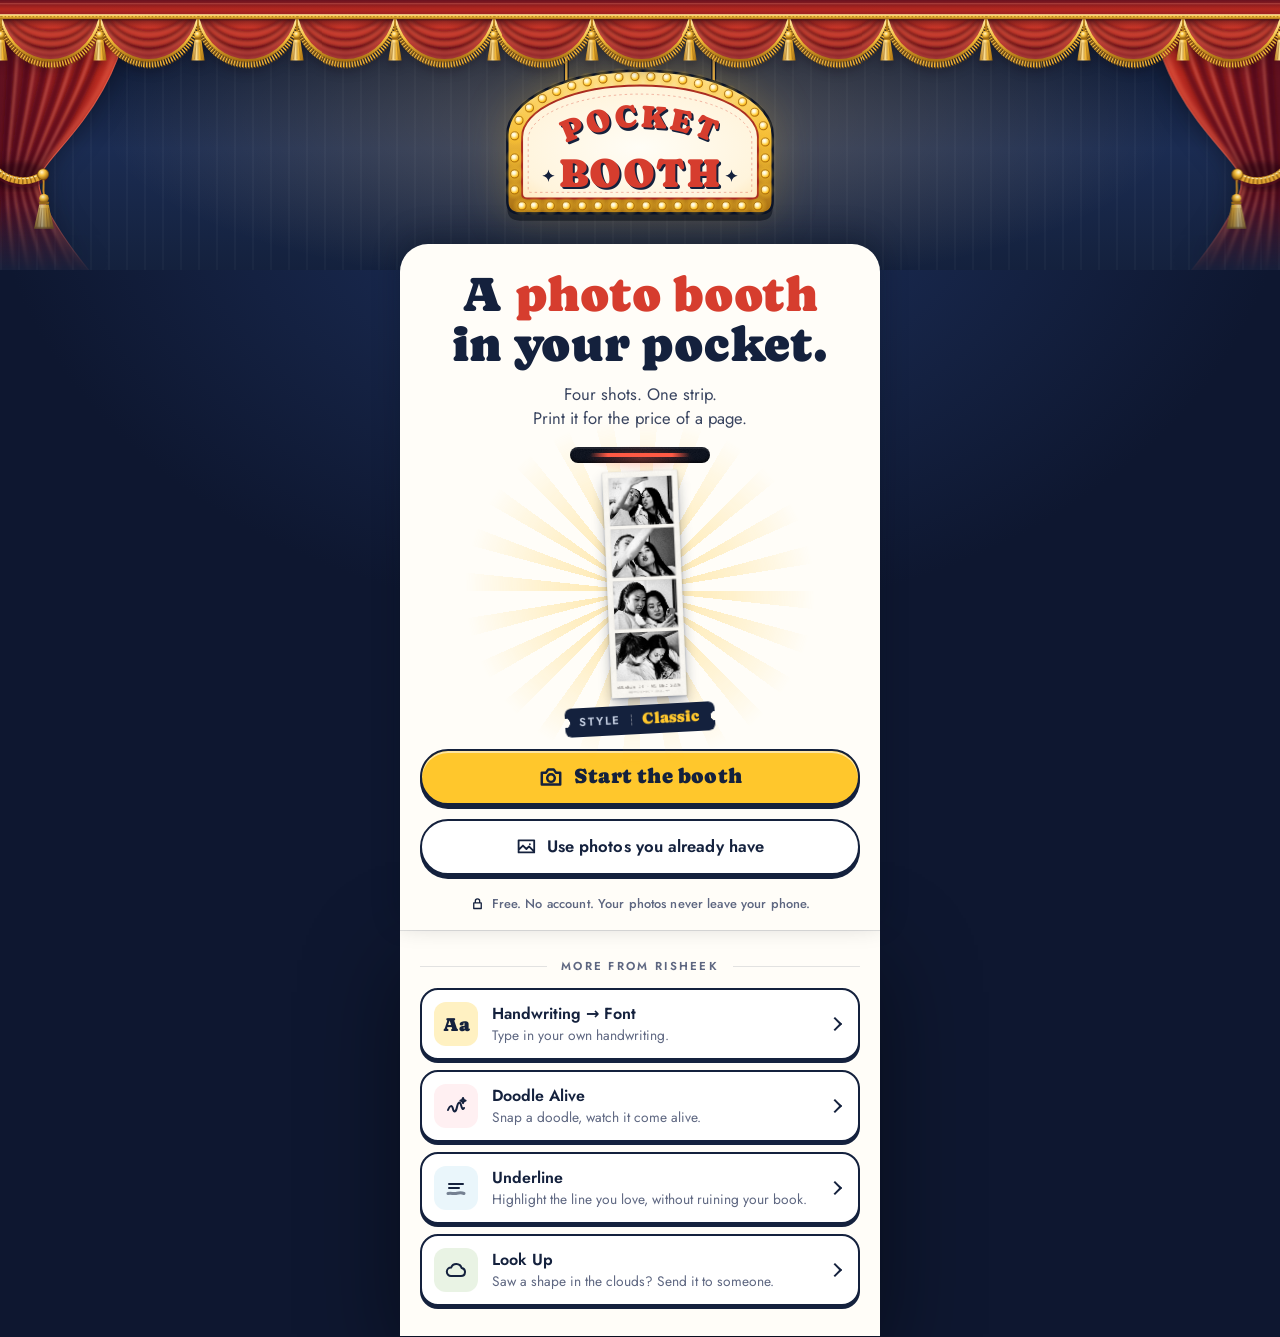
==== commit 210cd363: "Add Vercel Web Analytics integration ## Vercel Web Analytics Configuration Report  ### Summary Verif" ====
--- a/index.html
+++ b/index.html
@@ -17,9 +17,11 @@
   <link rel="preload" href="fonts/caprasimo-400.woff2" as="font" type="font/woff2" crossorigin>
   <link rel="preload" href="fonts/jost-var.woff2" as="font" type="font/woff2" crossorigin>
   <link rel="stylesheet" href="src/styles.css">
-  <!-- Vercel Web Analytics (page views). Same-origin once deployed; a harmless 404 until it is switched on in the Vercel dashboard. -->
+  <!-- Vercel Web Analytics (page views) and Speed Insights. Same-origin once deployed; harmless 404s until switched on in the Vercel dashboard. -->
   <script>window.va = window.va || function () { (window.vaq = window.vaq || []).push(arguments); };</script>
   <script defer src="/_vercel/insights/script.js" onerror="this.remove()"></script>
+  <script>window.si = window.si || function () { (window.siq = window.siq || []).push(arguments); };</script>
+  <script defer src="/_vercel/speed-insights/script.js" onerror="this.remove()"></script>
 </head>
 <body data-screen="landing">
   <noscript>
